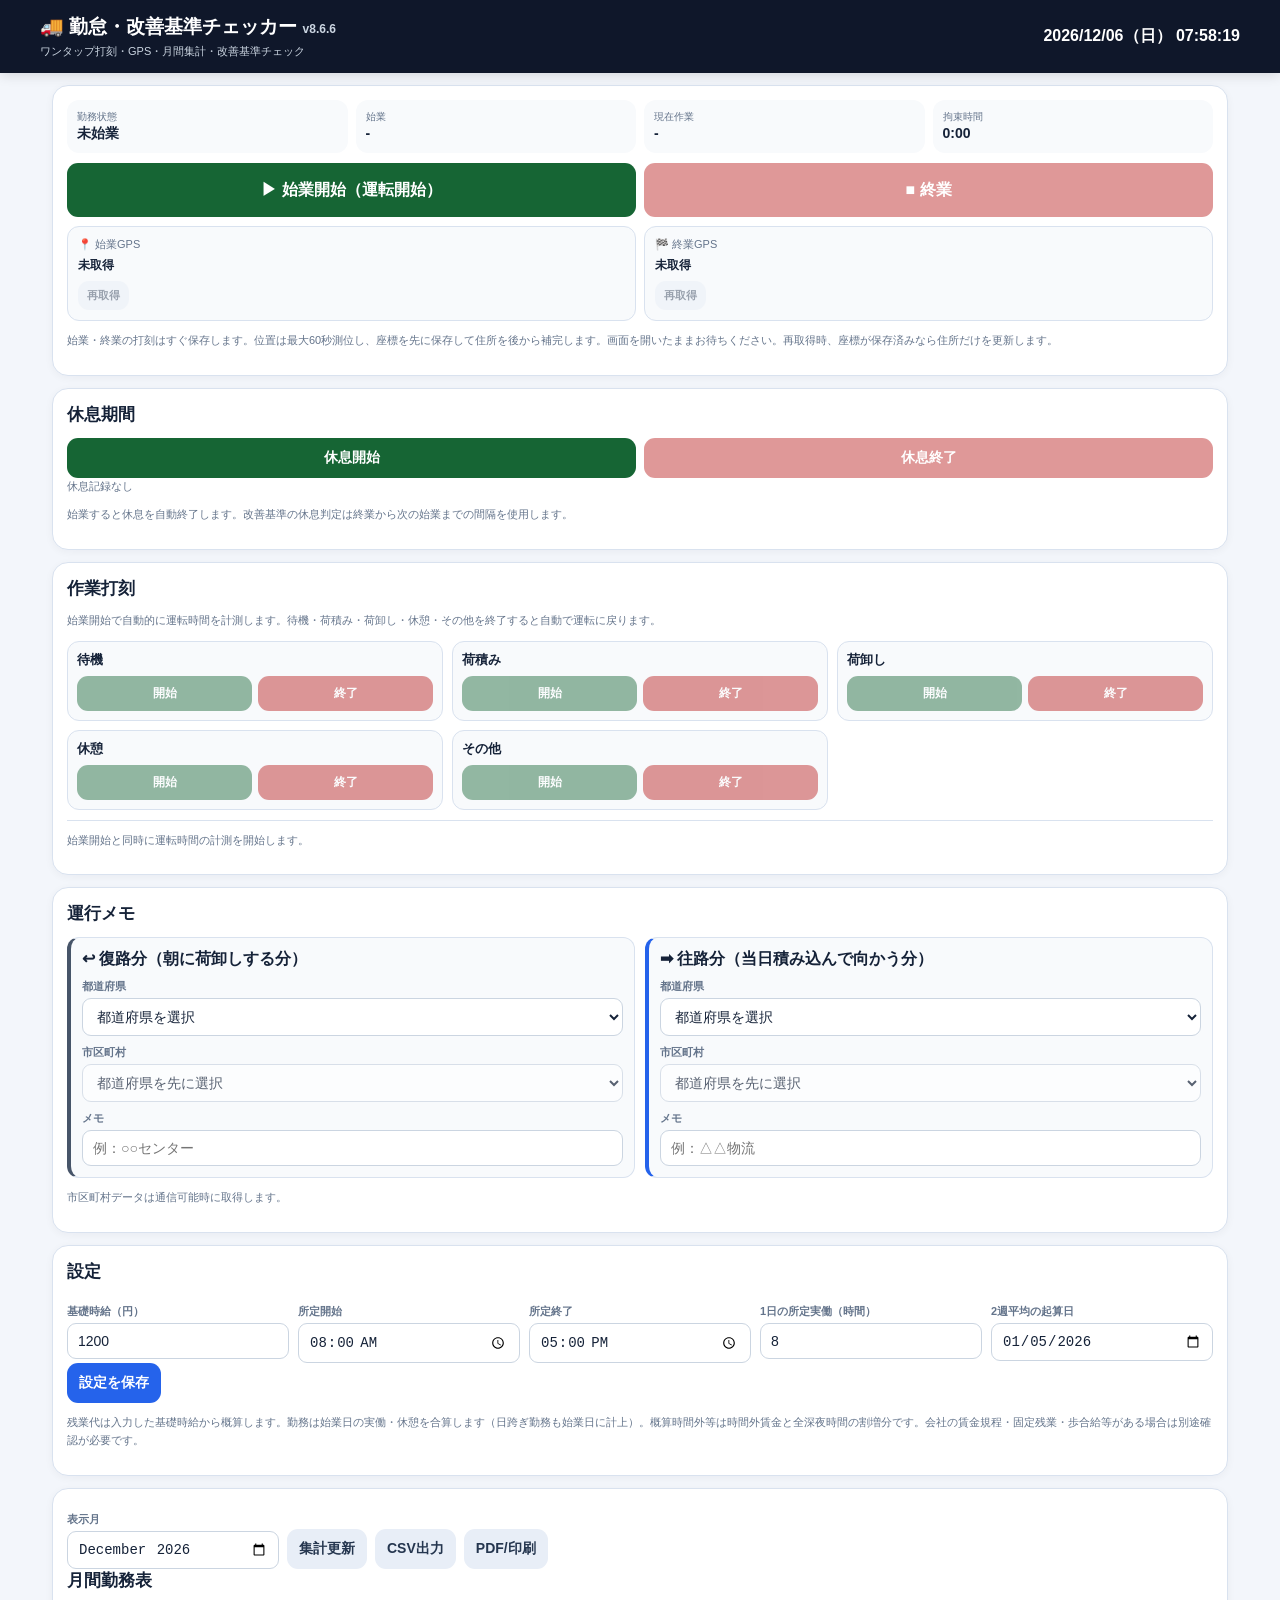
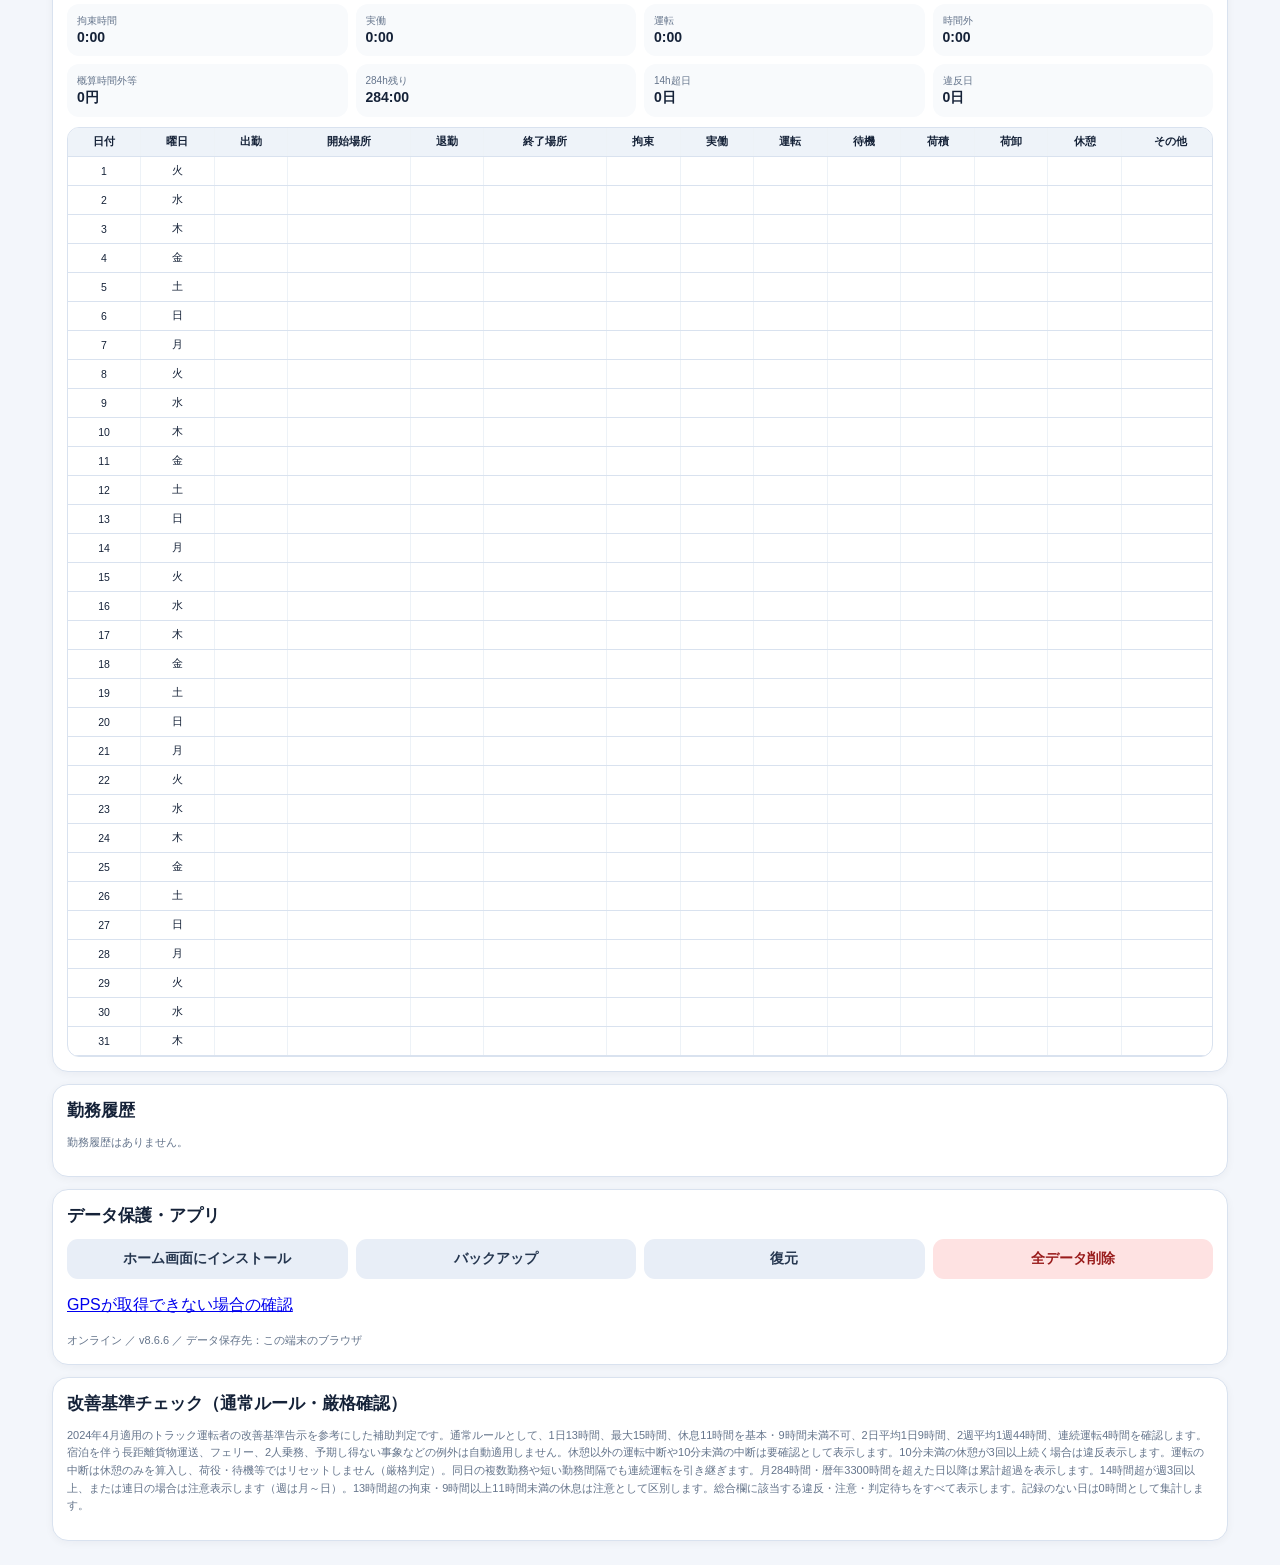
==== index.html @ 57a86579 "Distinguish stale GPS fixes from timeouts in punch diagnostics (v8.6.6) Display response, stale-fix " ====
<!doctype html>
<html lang="ja">
<head>
  <meta charset="utf-8">
  <meta name="viewport" content="width=device-width,initial-scale=1,viewport-fit=cover">
  <meta name="theme-color" content="#0f172a">
  <meta name="description" content="トラック運転者向けの勤怠・改善基準チェックPWA">
  <title>運送業 勤怠・改善基準チェッカー v8.6.6</title>
  <link rel="manifest" href="manifest.webmanifest">
  <link rel="icon" href="icon-192.png">
  <link rel="apple-touch-icon" href="icon-192.png">
  <link rel="stylesheet" href="style.css?v=8.6.6">
  <meta name="mobile-web-app-capable" content="yes">
  <meta name="apple-mobile-web-app-capable" content="yes">
  <meta name="apple-mobile-web-app-status-bar-style" content="black-translucent">
</head>
<body>
<header>
  <div class="header-row">
    <div><h1>🚚 勤怠・改善基準チェッカー <small>v8.6.6</small></h1><p>ワンタップ打刻・GPS・月間集計・改善基準チェック</p></div>
    <div id="liveClock" class="clock">--</div>
  </div>
</header>
<main>
  <section class="card no-print" id="statusCard">
    <div class="status-grid">
      <div><span>勤務状態</span><strong id="shiftState">未始業</strong></div>
      <div><span>始業</span><strong id="shiftStartText">-</strong></div>
      <div><span>現在作業</span><strong id="activeTypeText">-</strong></div>
      <div><span>拘束時間</span><strong id="elapsedText">0:00</strong></div>
    </div>
    <div class="main-actions">
      <button id="startShiftBtn" class="btn start big">▶ 始業開始（運転開始）</button>
      <button id="endShiftBtn" class="btn end big">■ 終業</button>
    </div>
    <div class="gps-grid">
      <div class="gps-box"><span>📍 始業GPS</span><strong id="startGpsText">未取得</strong><button id="retryStartGpsBtn" class="btn soft small">再取得</button></div>
      <div class="gps-box"><span>🏁 終業GPS</span><strong id="endGpsText">未取得</strong><button id="retryEndGpsBtn" class="btn soft small">再取得</button></div>
    </div>
    <p class="hint">始業・終業の打刻はすぐ保存します。位置は最大60秒測位し、座標を先に保存して住所を後から補完します。画面を開いたままお待ちください。再取得時、座標が保存済みなら住所だけを更新します。</p>
  </section>

  <section class="card no-print">
    <h2>休息期間</h2>
    <div class="main-actions"><button id="restStartBtn" class="btn start">休息開始</button><button id="restEndBtn" class="btn end">休息終了</button></div>
    <div id="restStatus" class="hint">休息記録なし</div><p class="hint">始業すると休息を自動終了します。改善基準の休息判定は終業から次の始業までの間隔を使用します。</p>
  </section>

  <section class="card no-print">
    <h2>作業打刻</h2>
    <p class="hint">始業開始で自動的に運転時間を計測します。待機・荷積み・荷卸し・休憩・その他を終了すると自動で運転に戻ります。</p>
    <div id="activityButtons" class="activity-grid"></div>
    <div id="liveTimeline" class="timeline"></div>
  </section>

  <section class="card no-print">
    <h2>運行メモ</h2>
    <div class="route-grid">
      <div class="route-card return"><b>↩ 復路分（朝に荷卸しする分）</b><label>都道府県<select id="returnPref"><option value="">都道府県を選択</option></select></label><label>市区町村<select id="returnCity" disabled><option value="">都道府県を先に選択</option></select></label><label>メモ<input id="returnExtra" placeholder="例：○○センター"></label></div>
      <div class="route-card outbound"><b>➡ 往路分（当日積み込んで向かう分）</b><label>都道府県<select id="outPref"><option value="">都道府県を選択</option></select></label><label>市区町村<select id="outCity" disabled><option value="">都道府県を先に選択</option></select></label><label>メモ<input id="outExtra" placeholder="例：△△物流"></label></div>
    </div>
    <p id="routeDataStatus" class="hint">市区町村データを読み込み中…</p>
  </section>

  <section class="card no-print">
    <h2>設定</h2>
    <div class="settings-grid">
      <label>基礎時給（円）<input id="hourlyRate" type="number" min="0" step="1"></label>
      <label>所定開始<input id="scheduledStart" type="time"></label>
      <label>所定終了<input id="scheduledEnd" type="time"></label>
      <label>1日の所定実働（時間）<input id="dailyStandardHours" type="number" min="1" max="12" step="0.25"></label>
      <label>2週平均の起算日<input id="biweekStart" type="date"></label>
    </div>
    <button id="saveSettingsBtn" class="btn primary">設定を保存</button>
    <p class="hint">残業代は入力した基礎時給から概算します。勤務は始業日の実働・休憩を合算します（日跨ぎ勤務も始業日に計上）。概算時間外等は時間外賃金と全深夜時間の割増分です。会社の賃金規程・固定残業・歩合給等がある場合は別途確認が必要です。</p>
  </section>

  <section class="card monthly-card">
    <div class="toolbar no-print"><div><label>表示月<input id="monthPicker" type="month"></label></div><button id="refreshBtn" class="btn soft">集計更新</button><button id="csvBtn" class="btn soft">CSV出力</button><button id="printBtn" class="btn soft">PDF/印刷</button></div>
    <h2>月間勤務表</h2>
    <div id="monthSummary" class="summary-grid"></div>
    <div class="table-wrap"><table><thead><tr><th>日付</th><th>曜日</th><th>出勤</th><th>開始場所</th><th>退勤</th><th>終了場所</th><th>拘束</th><th>実働</th><th>運転</th><th>待機</th><th>荷積</th><th>荷卸</th><th>休憩</th><th>その他</th><th>時間外</th><th>深夜</th><th>概算時間外等</th><th>休憩</th><th>24h拘束</th><th>休息</th><th>2日平均</th><th>2週平均</th><th>総合</th><th>復路</th><th>往路</th></tr></thead><tbody id="monthBody"></tbody><tfoot id="monthFoot"></tfoot></table></div>
  </section>

  <section class="card no-print">
    <h2>勤務履歴</h2>
    <div id="history"></div>
  </section>

  <section class="card no-print">
    <h2>データ保護・アプリ</h2>
    <div class="backup-grid"><button id="installBtn" class="btn soft">ホーム画面にインストール</button><button id="backupBtn" class="btn soft">バックアップ</button><button id="restoreBtn" class="btn soft">復元</button><input id="restoreFile" type="file" accept="application/json" hidden><button id="clearTestBtn" class="btn danger">全データ削除</button></div>
    <p><a href="./gps-check.html">GPSが取得できない場合の確認</a></p>
    <div id="appStatus" class="hint"></div>
  </section>

  <section class="card rules-card no-print">
    <h2>改善基準チェック（通常ルール・厳格確認）</h2>
    <p class="hint">2024年4月適用のトラック運転者の改善基準告示を参考にした補助判定です。通常ルールとして、1日13時間、最大15時間、休息11時間を基本・9時間未満不可、2日平均1日9時間、2週平均1週44時間、連続運転4時間を確認します。宿泊を伴う長距離貨物運送、フェリー、2人乗務、予期し得ない事象などの例外は自動適用しません。休憩以外の運転中断や10分未満の中断は要確認として表示します。10分未満の休憩が3回以上続く場合は違反表示します。運転の中断は休憩のみを算入し、荷役・待機等ではリセットしません（厳格判定）。同日の複数勤務や短い勤務間隔でも連続運転を引き継ぎます。月284時間・暦年3300時間を超えた日以降は累計超過を表示します。14時間超が週3回以上、または連日の場合は注意表示します（週は月～日）。13時間超の拘束・9時間以上11時間未満の休息は注意として区別します。総合欄に該当する違反・注意・判定待ちをすべて表示します。記録のない日は0時間として集計します。</p>
  </section>
</main>
<script src="app.js?v=8.6.6" defer></script>
</body>
</html>
---- style.css ----
:root{--bg:#f3f6fb;--card:#fff;--ink:#152238;--muted:#64748b;--line:#d9e2ef;--nav:#0f172a;--green:#166534;--red:#b91c1c;--blue:#2563eb;--warn:#b66a00;--bad:#c62828;--good:#17803d;--soft:#f1f5f9}
*{box-sizing:border-box}body{margin:0;font-family:-apple-system,BlinkMacSystemFont,"Segoe UI","Noto Sans JP",sans-serif;background:var(--bg);color:var(--ink)}header{position:sticky;top:0;z-index:10;background:var(--nav);color:#fff;padding:14px 14px;box-shadow:0 2px 12px #0002}.header-row{max-width:1200px;margin:auto;display:flex;justify-content:space-between;align-items:center;gap:12px}h1{font-size:19px;margin:0}h1 small{font-size:12px;color:#cbd5e1}header p{font-size:11px;color:#cbd5e1;margin:4px 0 0}.clock{font-weight:800;font-size:16px;white-space:nowrap}main{max-width:1200px;margin:auto;padding:12px}.card{background:var(--card);border:1px solid var(--line);border-radius:16px;padding:14px;margin-bottom:12px;box-shadow:0 2px 8px #0f172a0b}h2{font-size:17px;margin:0 0 12px}.status-grid,.summary-grid{display:grid;grid-template-columns:repeat(4,1fr);gap:8px}.status-grid>div,.summary-item{background:#f8fafc;border-radius:12px;padding:10px}.status-grid span,.summary-item span{display:block;font-size:10px;color:var(--muted)}.status-grid strong,.summary-item strong{font-size:14px}.main-actions{display:grid;grid-template-columns:1fr 1fr;gap:8px;margin-top:10px}.btn{border:0;border-radius:11px;padding:11px 12px;font-weight:800;font-size:14px;cursor:pointer}.btn:disabled{opacity:.45}.big{font-size:16px;min-height:54px}.start{background:var(--green);color:white}.end{background:var(--red);color:white}.primary{background:var(--blue);color:white}.soft{background:#e8eef7;color:#25364f}.danger{background:#fee2e2;color:#991b1b}.small{padding:7px 9px;font-size:11px;margin-top:6px}.gps-grid{display:grid;grid-template-columns:1fr 1fr;gap:8px;margin-top:9px}.gps-box{border:1px solid var(--line);border-radius:12px;padding:10px;background:#f8fafc}.gps-box span{display:block;font-size:11px;color:var(--muted)}.gps-box strong{display:block;margin-top:4px;font-size:12px;line-height:1.45;word-break:break-word}.hint{font-size:11px;color:var(--muted);line-height:1.6}.route-grid{display:grid;grid-template-columns:1fr 1fr;gap:10px}.route-card{border:1px solid var(--line);border-radius:12px;padding:11px;background:#f8fafc}.route-card.return{border-left:4px solid #475569}.route-card.outbound{border-left:4px solid var(--blue)}label{display:block;font-size:11px;color:var(--muted);font-weight:700;margin-top:9px}input,select{width:100%;padding:9px 10px;border:1px solid #cbd5e1;border-radius:9px;background:white;color:var(--ink);font-size:14px;margin-top:4px}.activity-grid{display:grid;grid-template-columns:repeat(3,1fr);gap:9px}.activity-card{border:1px solid var(--line);border-radius:12px;padding:9px;background:#f8fafc}.activity-card b{display:block;font-size:13px;margin-bottom:7px}.pair{display:grid;grid-template-columns:1fr 1fr;gap:6px}.pair .btn{font-size:12px;padding:9px 5px}.timeline{margin-top:10px;border-top:1px solid var(--line)}.timeline-row{display:grid;grid-template-columns:95px 1fr auto;gap:8px;padding:7px 2px;border-bottom:1px dashed #e5e7eb;font-size:12px}.timeline-row .running{color:var(--blue);font-weight:800}.settings-grid{display:grid;grid-template-columns:repeat(5,1fr);gap:9px}.toolbar{display:flex;flex-wrap:wrap;gap:8px;align-items:end}.toolbar>div{min-width:190px}.table-wrap{overflow:auto;border:1px solid var(--line);border-radius:12px;margin-top:10px}table{border-collapse:collapse;width:100%;min-width:2200px;font-size:10.5px}th,td{padding:7px 5px;border-right:1px solid #edf2f7;border-bottom:1px solid var(--line);text-align:center;white-space:nowrap}th{background:#eef3f9;position:sticky;top:0}td.wrap{white-space:normal;text-align:left;min-width:130px}.row-bad{background:#fff1f2}.row-warn{background:#fffbeb}.badge{display:inline-block;padding:4px 7px;border-radius:999px;font-size:10px;font-weight:800}.good{background:#dcfce7;color:var(--good)}.warn{background:#fff1c9;color:var(--warn)}.bad{background:#fee2e2;color:var(--bad)}.pending{background:#e2e8f0;color:#475569}.history-item{border:1px solid var(--line);border-radius:12px;padding:11px;margin-top:8px}.history-head{display:flex;justify-content:space-between;gap:8px}.history-title{font-weight:800}.history-meta{font-size:11px;color:var(--muted);line-height:1.5;margin-top:5px}.history-actions{display:flex;gap:7px;margin-top:8px}.backup-grid{display:grid;grid-template-columns:repeat(4,1fr);gap:8px}.gps-ok{color:var(--green)}.gps-error{color:var(--red)}.gps-wait{color:var(--blue)}
@media(max-width:760px){.header-row{display:block}.clock{margin-top:6px}.status-grid,.summary-grid{grid-template-columns:1fr 1fr}.route-grid,.gps-grid{grid-template-columns:1fr}.activity-grid{grid-template-columns:1fr 1fr}.settings-grid{grid-template-columns:1fr 1fr}.backup-grid{grid-template-columns:1fr 1fr}.toolbar{display:grid;grid-template-columns:1fr 1fr}.toolbar>div{min-width:0}.toolbar .btn{width:100%}}
@media print{header,.no-print{display:none!important}body{background:#fff}main{max-width:none;padding:0}.card{border:0;box-shadow:none;padding:0}.table-wrap{overflow:visible;border:0}table{min-width:0;font-size:7px}th,td{padding:3px 2px}.summary-grid{grid-template-columns:repeat(5,1fr)}@page{size:A4 landscape;margin:5mm}}

.gps-cell{min-width:90px!important;max-width:120px;line-height:1.35}

.overall-cell{min-width:280px!important;max-width:440px;white-space:normal;vertical-align:top}.issue-list{margin:6px 0;padding-left:16px;line-height:1.6;text-align:left}.issue-bad{color:#991b1b;font-weight:700}.issue-warn{color:#854d0e}.issue-pending{color:#475569}.history-issues{font-size:12px;line-height:1.6}.gps-box strong{line-height:1.6}.gps-cell{white-space:normal;overflow-wrap:anywhere}@media print{.overall-cell{min-width:140px!important;max-width:220px}.issue-list{padding-left:10px}}
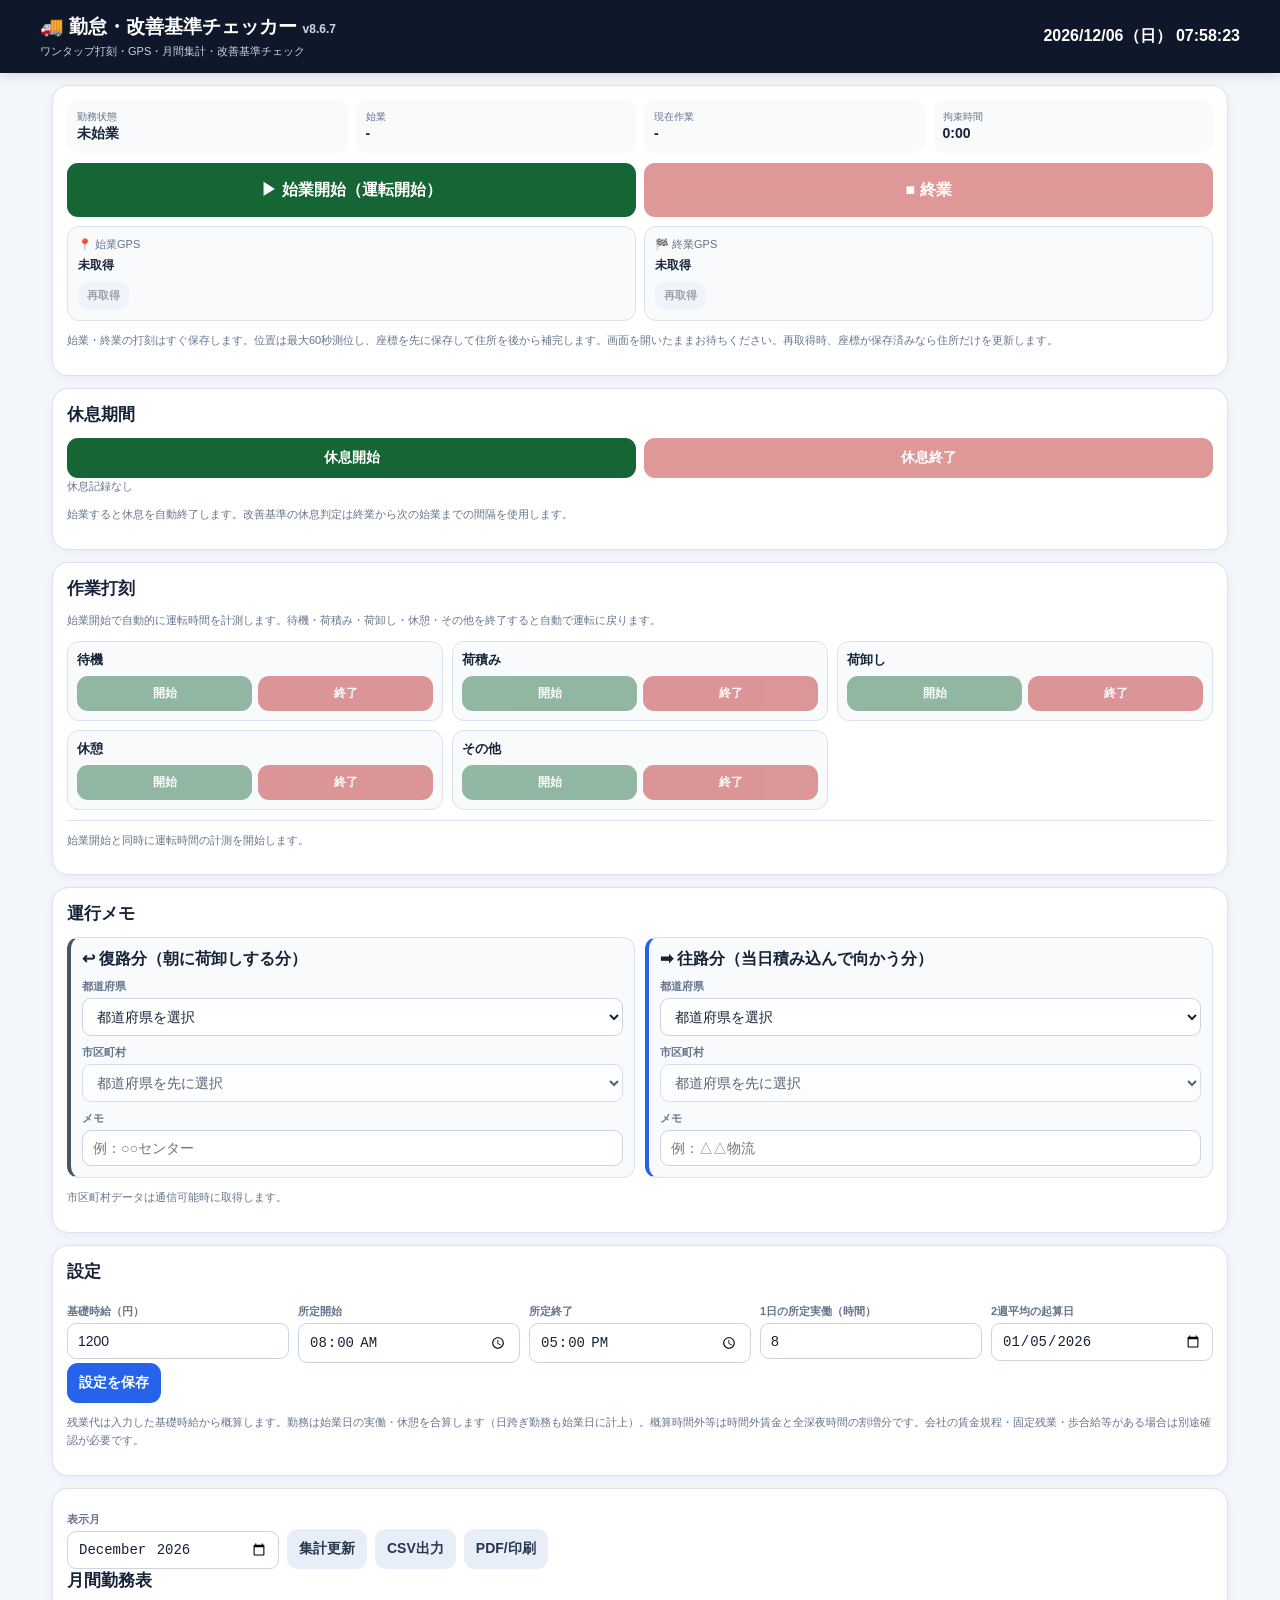
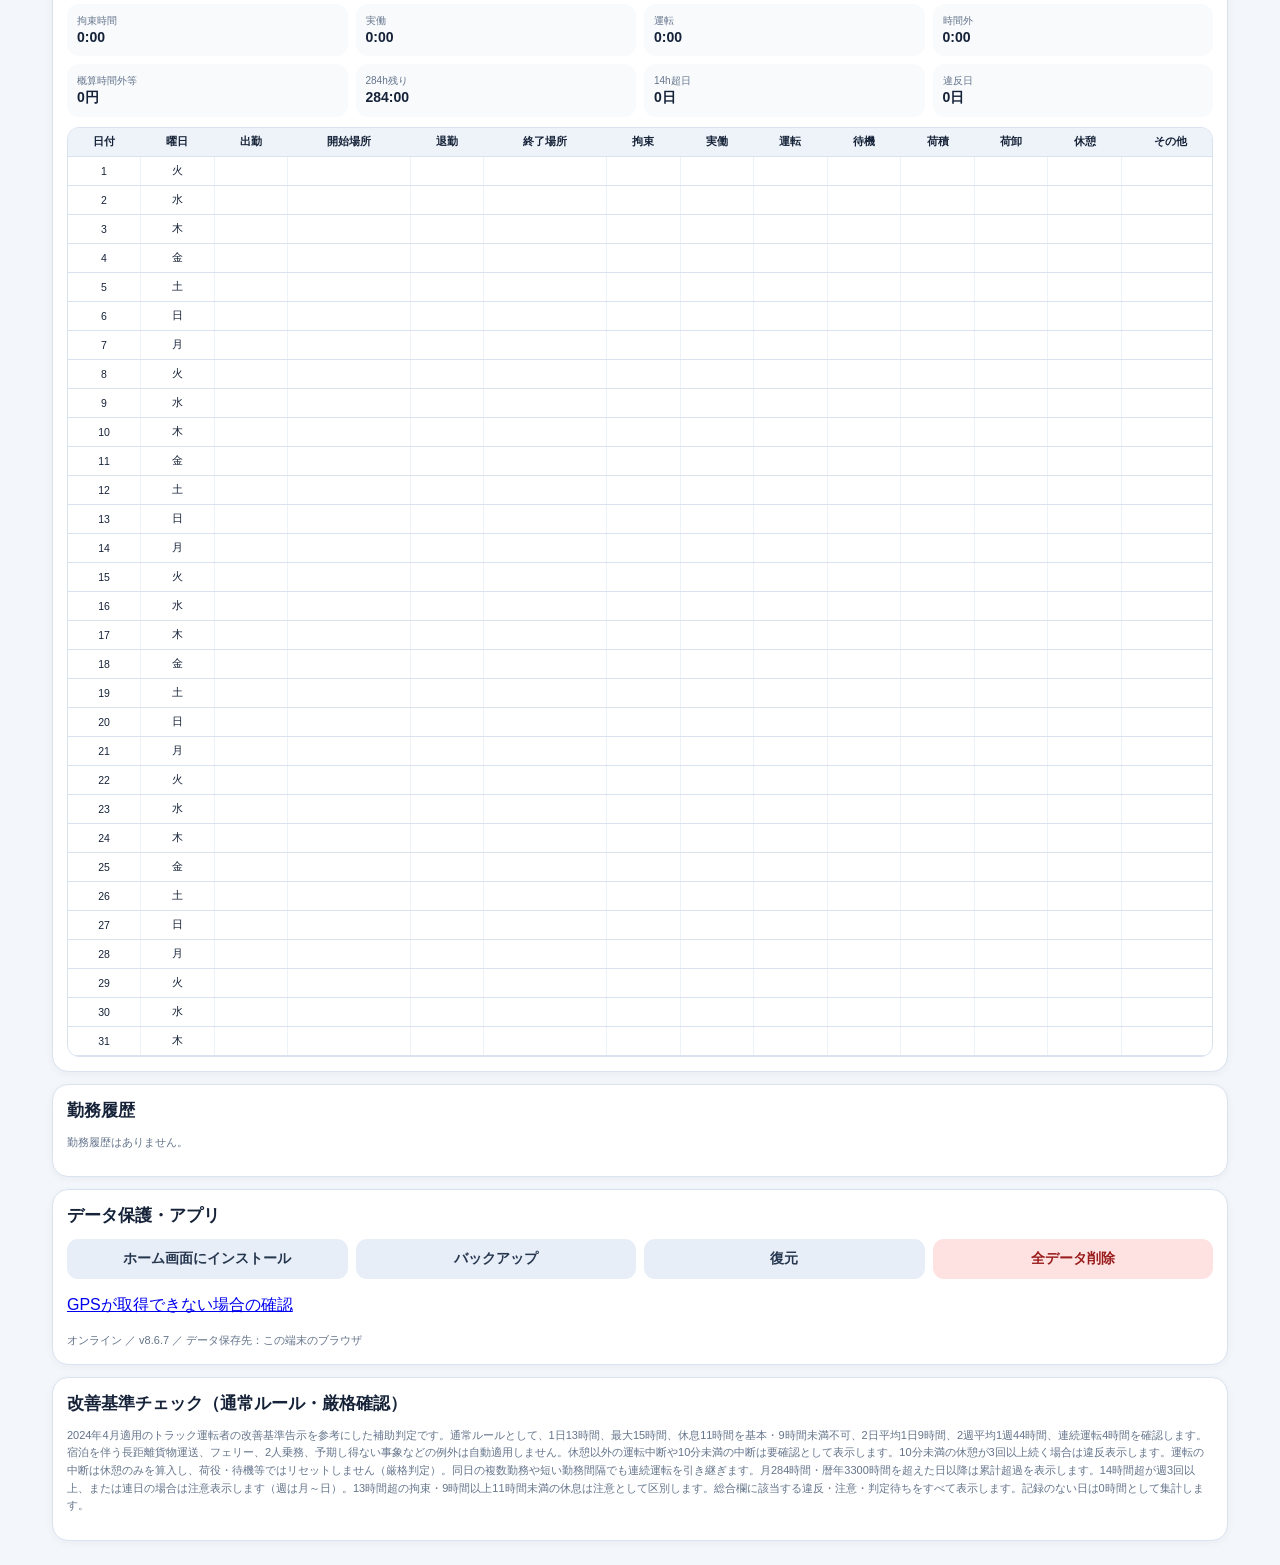
==== commit 2d412356: "Hide GPS accuracy and acquisition timestamp in location display (v8.6.7) Remove accuracy and acquisi" ====
--- a/index.html
+++ b/index.html
@@ -5,11 +5,11 @@
   <meta name="viewport" content="width=device-width,initial-scale=1,viewport-fit=cover">
   <meta name="theme-color" content="#0f172a">
   <meta name="description" content="トラック運転者向けの勤怠・改善基準チェックPWA">
-  <title>運送業 勤怠・改善基準チェッカー v8.6.6</title>
+  <title>運送業 勤怠・改善基準チェッカー v8.6.7</title>
   <link rel="manifest" href="manifest.webmanifest">
   <link rel="icon" href="icon-192.png">
   <link rel="apple-touch-icon" href="icon-192.png">
-  <link rel="stylesheet" href="style.css?v=8.6.6">
+  <link rel="stylesheet" href="style.css?v=8.6.7">
   <meta name="mobile-web-app-capable" content="yes">
   <meta name="apple-mobile-web-app-capable" content="yes">
   <meta name="apple-mobile-web-app-status-bar-style" content="black-translucent">
@@ -17,7 +17,7 @@
 <body>
 <header>
   <div class="header-row">
-    <div><h1>🚚 勤怠・改善基準チェッカー <small>v8.6.6</small></h1><p>ワンタップ打刻・GPS・月間集計・改善基準チェック</p></div>
+    <div><h1>🚚 勤怠・改善基準チェッカー <small>v8.6.7</small></h1><p>ワンタップ打刻・GPS・月間集計・改善基準チェック</p></div>
     <div id="liveClock" class="clock">--</div>
   </div>
 </header>
@@ -99,6 +99,6 @@
     <p class="hint">2024年4月適用のトラック運転者の改善基準告示を参考にした補助判定です。通常ルールとして、1日13時間、最大15時間、休息11時間を基本・9時間未満不可、2日平均1日9時間、2週平均1週44時間、連続運転4時間を確認します。宿泊を伴う長距離貨物運送、フェリー、2人乗務、予期し得ない事象などの例外は自動適用しません。休憩以外の運転中断や10分未満の中断は要確認として表示します。10分未満の休憩が3回以上続く場合は違反表示します。運転の中断は休憩のみを算入し、荷役・待機等ではリセットしません（厳格判定）。同日の複数勤務や短い勤務間隔でも連続運転を引き継ぎます。月284時間・暦年3300時間を超えた日以降は累計超過を表示します。14時間超が週3回以上、または連日の場合は注意表示します（週は月～日）。13時間超の拘束・9時間以上11時間未満の休息は注意として区別します。総合欄に該当する違反・注意・判定待ちをすべて表示します。記録のない日は0時間として集計します。</p>
   </section>
 </main>
-<script src="app.js?v=8.6.6" defer></script>
+<script src="app.js?v=8.6.7" defer></script>
 </body>
 </html>
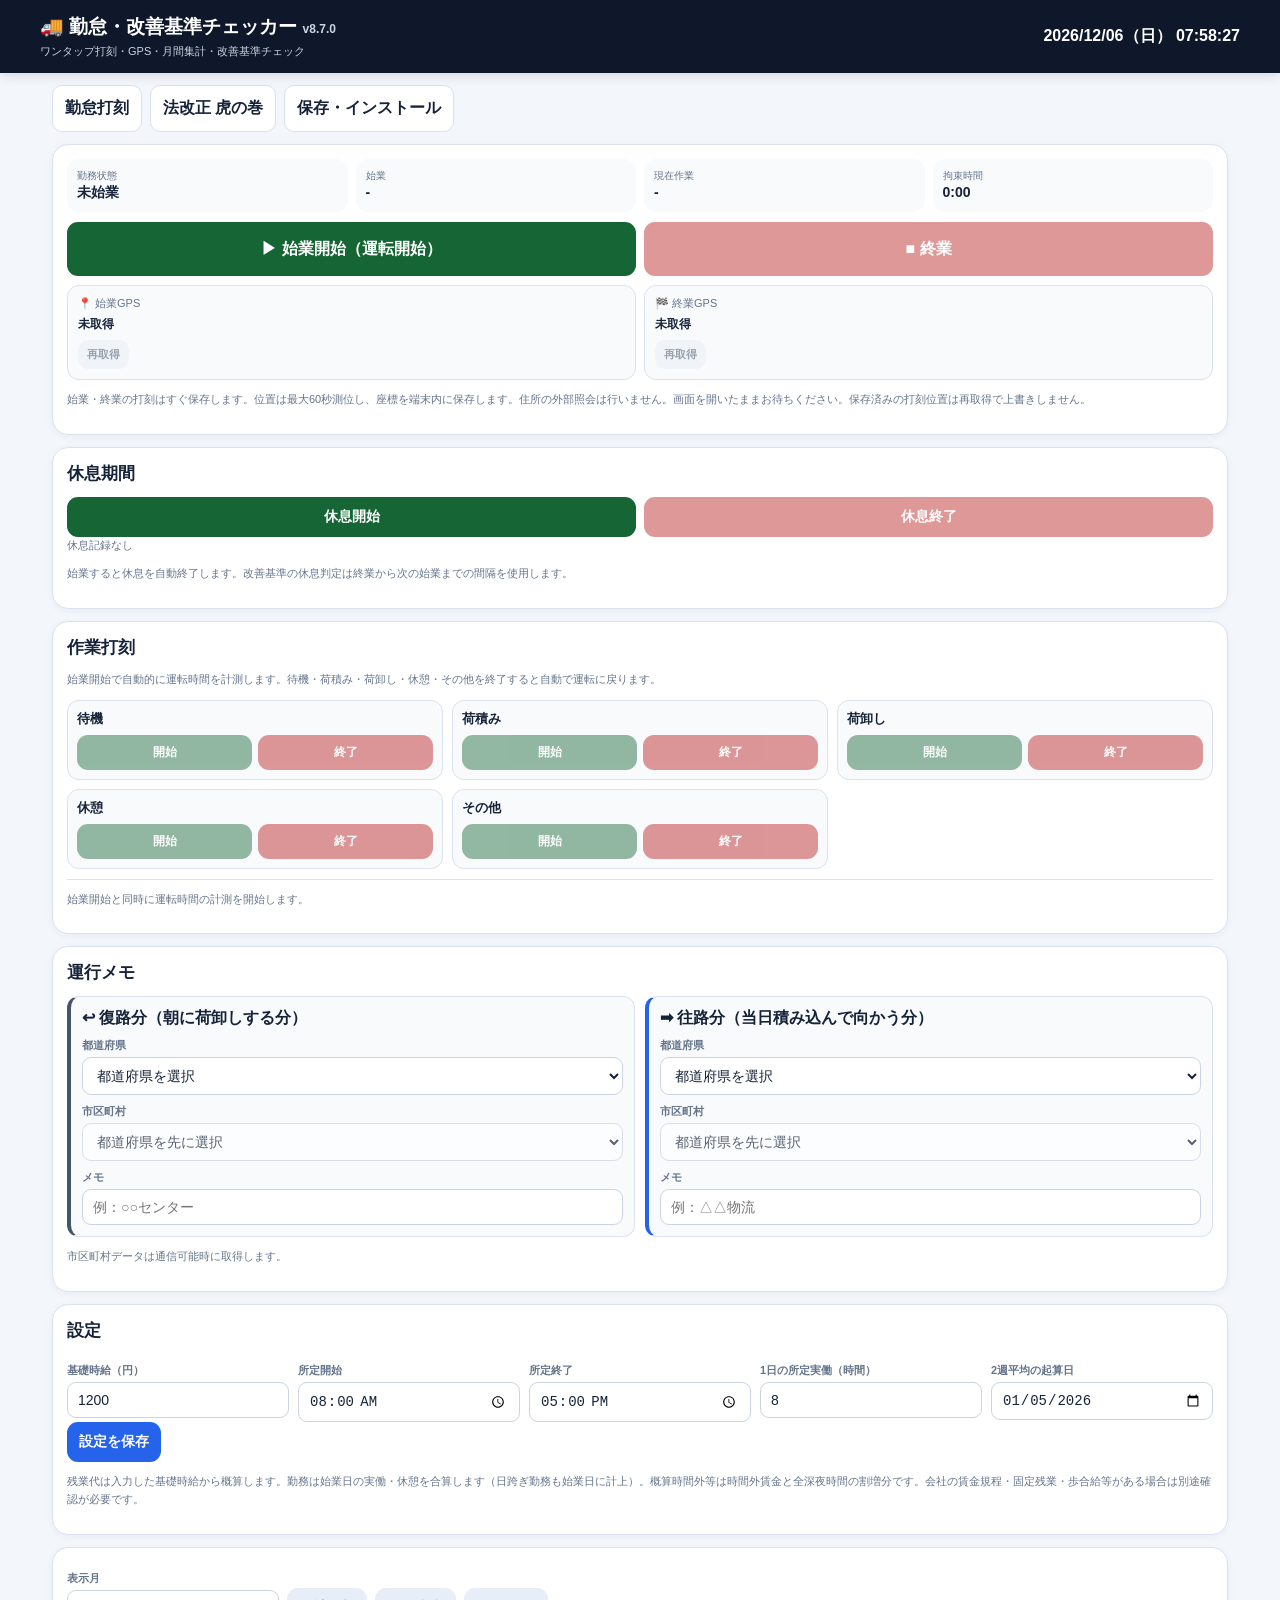
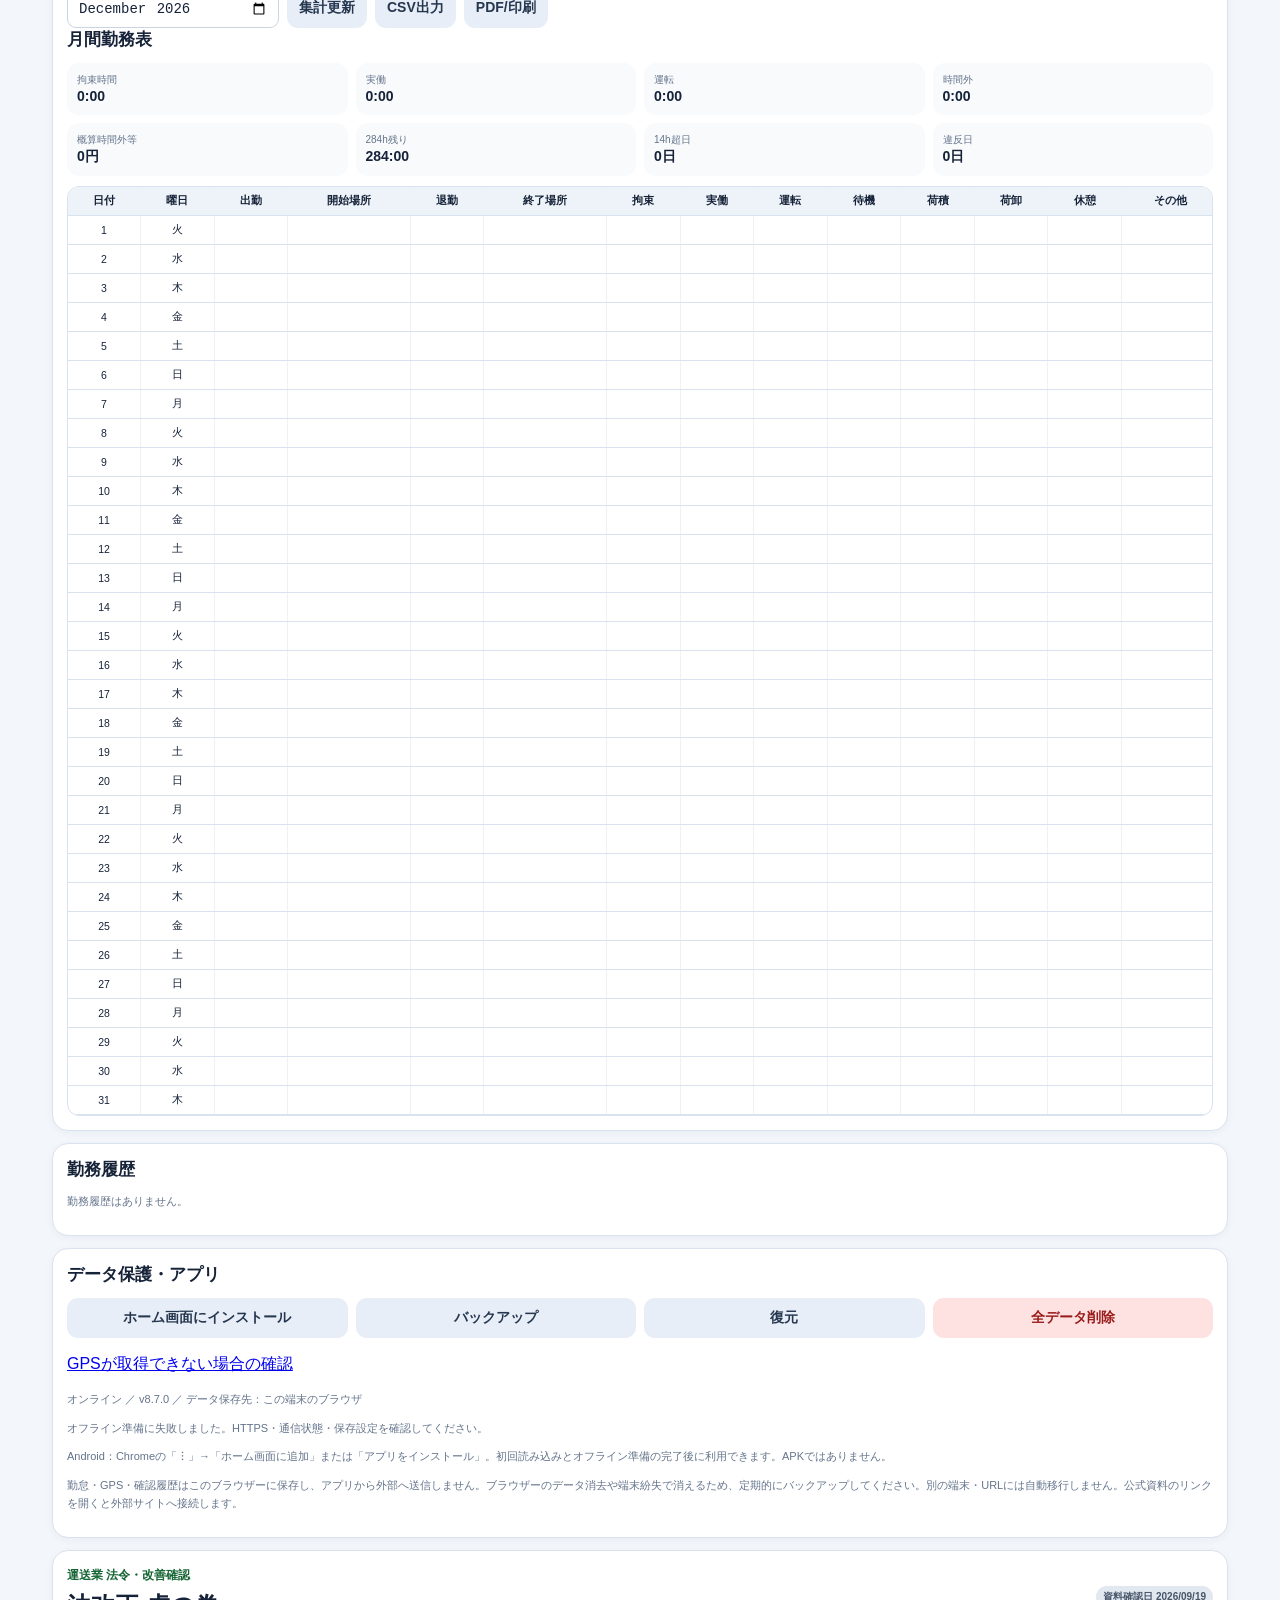
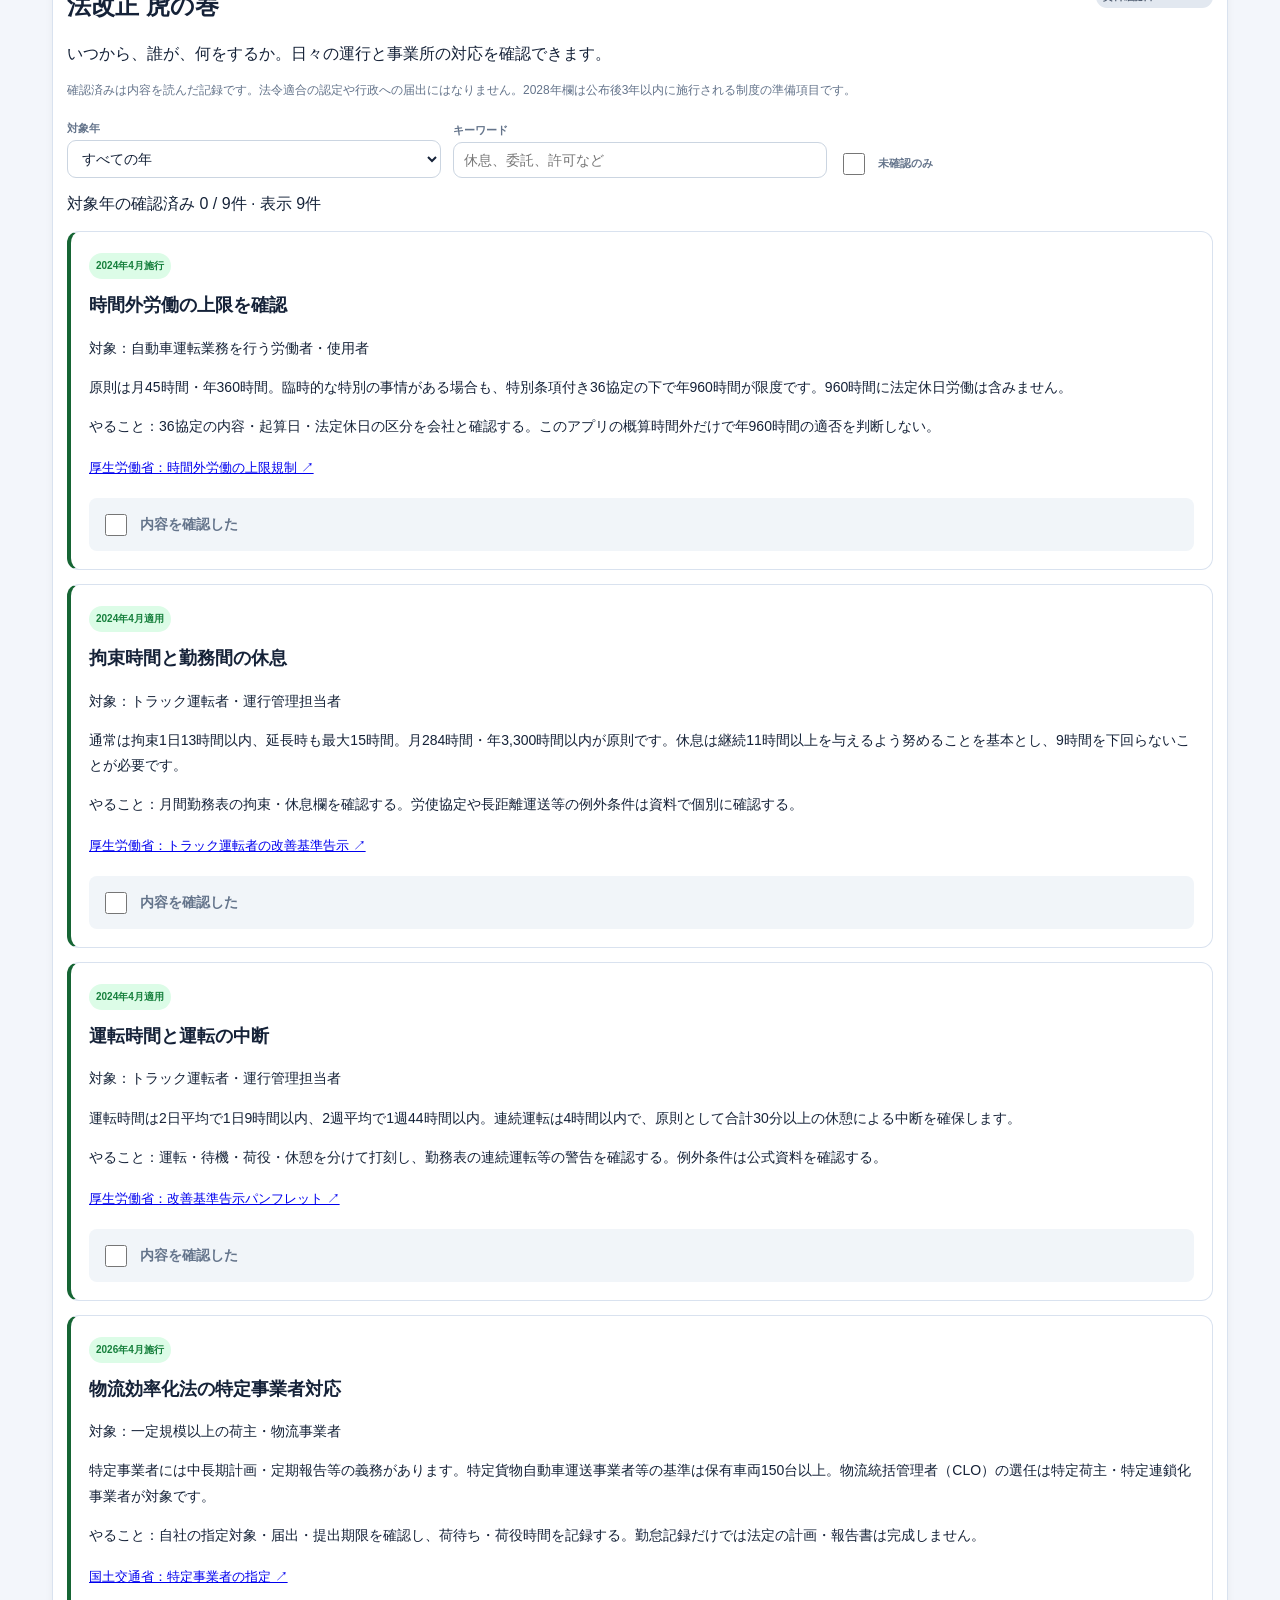
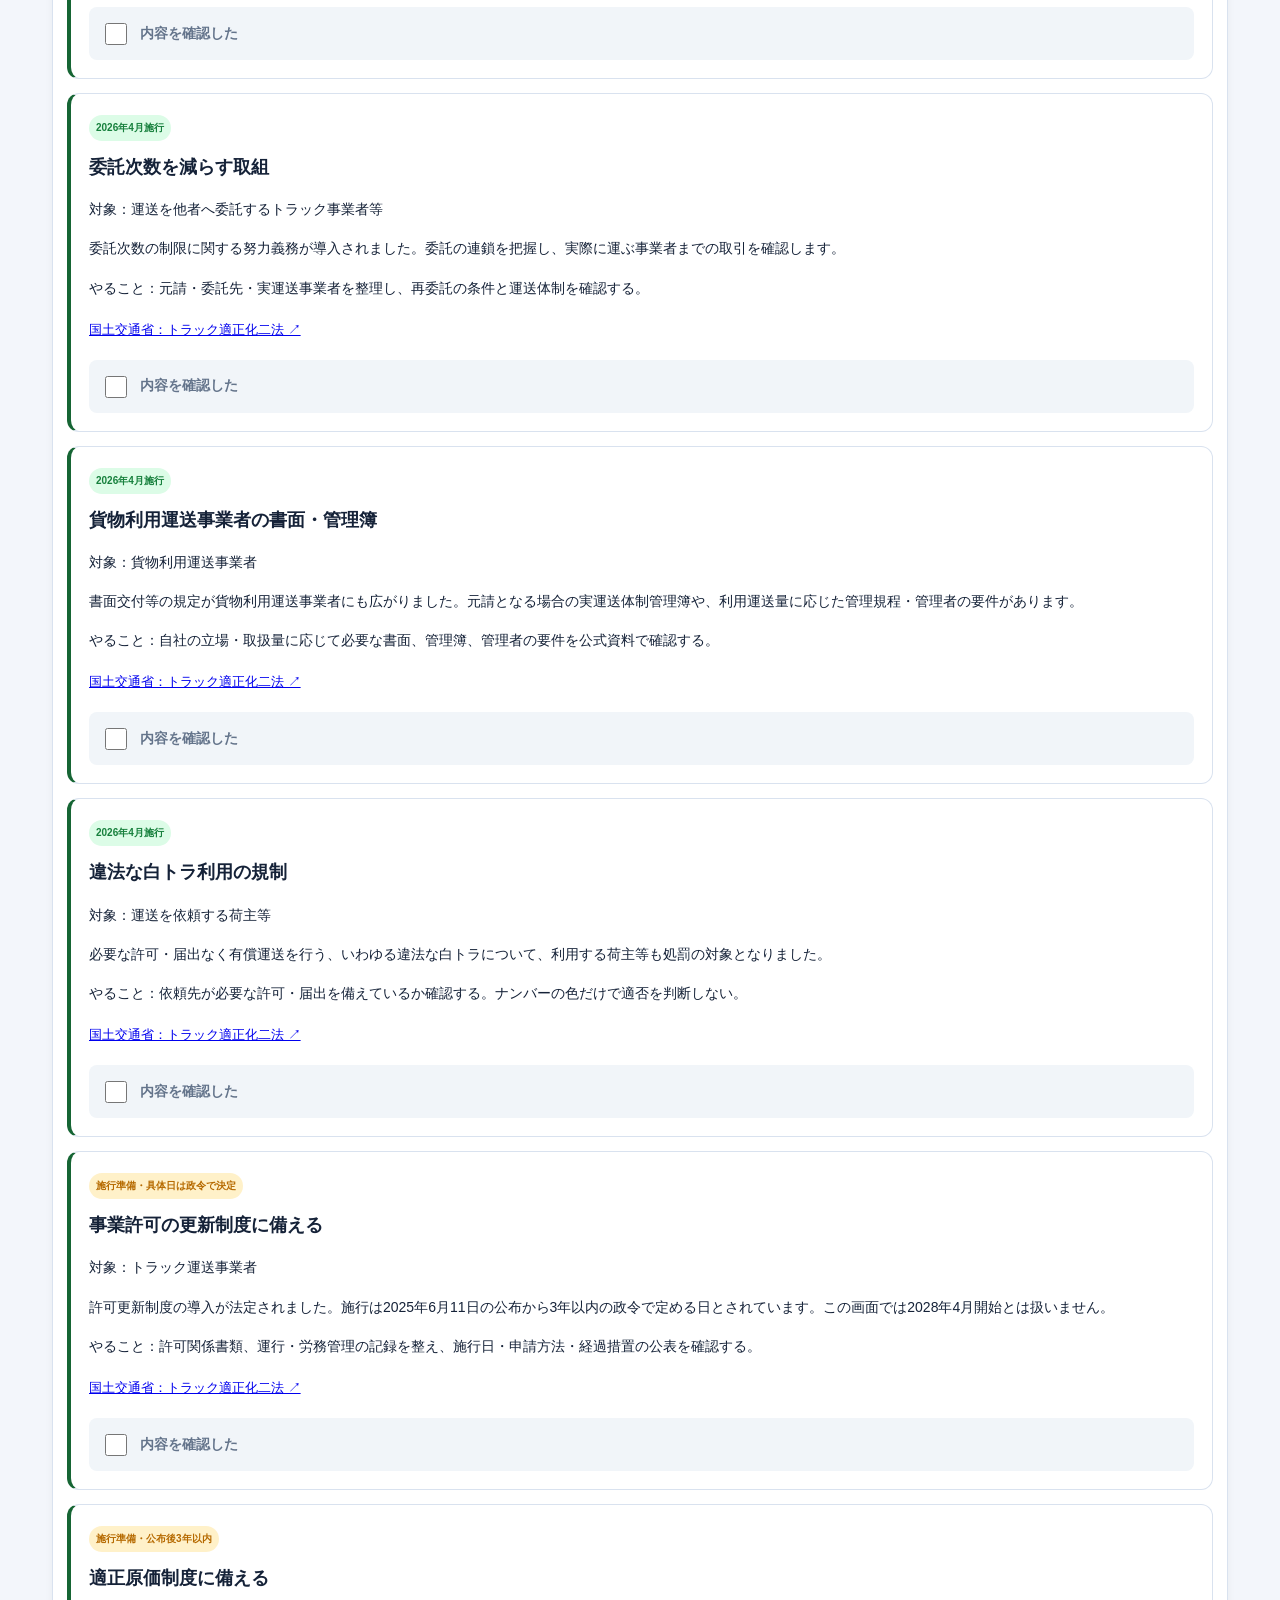
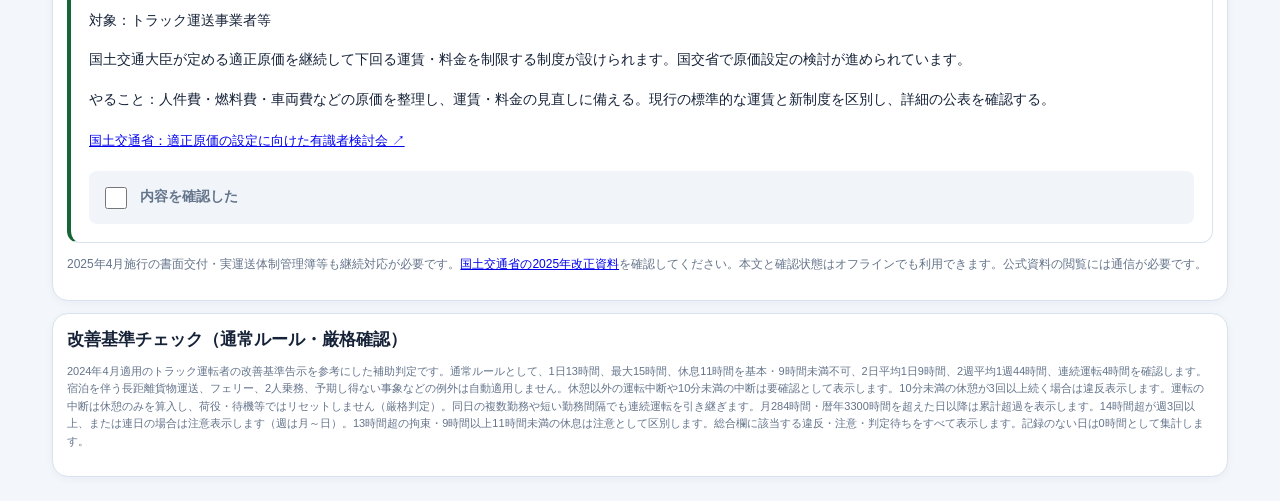
==== commit 854a0f6c: "Add law revision guide with local check history and offline PWA support (v8.7.0)" ====
--- a/index.html
+++ b/index.html
@@ -5,11 +5,11 @@
   <meta name="viewport" content="width=device-width,initial-scale=1,viewport-fit=cover">
   <meta name="theme-color" content="#0f172a">
   <meta name="description" content="トラック運転者向けの勤怠・改善基準チェックPWA">
-  <title>運送業 勤怠・改善基準チェッカー v8.6.7</title>
+  <title>運送業 勤怠・改善基準チェッカー v8.7.0</title>
   <link rel="manifest" href="manifest.webmanifest">
   <link rel="icon" href="icon-192.png">
   <link rel="apple-touch-icon" href="icon-192.png">
-  <link rel="stylesheet" href="style.css?v=8.6.7">
+  <link rel="stylesheet" href="style.css?v=8.7.0">
   <meta name="mobile-web-app-capable" content="yes">
   <meta name="apple-mobile-web-app-capable" content="yes">
   <meta name="apple-mobile-web-app-status-bar-style" content="black-translucent">
@@ -17,11 +17,12 @@
 <body>
 <header>
   <div class="header-row">
-    <div><h1>🚚 勤怠・改善基準チェッカー <small>v8.6.7</small></h1><p>ワンタップ打刻・GPS・月間集計・改善基準チェック</p></div>
+    <div><h1>🚚 勤怠・改善基準チェッカー <small>v8.7.0</small></h1><p>ワンタップ打刻・GPS・月間集計・改善基準チェック</p></div>
     <div id="liveClock" class="clock">--</div>
   </div>
 </header>
 <main>
+  <nav class="app-nav no-print" aria-label="アプリ内移動"><a href="#statusCard">勤怠打刻</a><a href="#lawGuide">法改正 虎の巻</a><a href="#dataProtection">保存・インストール</a></nav>
   <section class="card no-print" id="statusCard">
     <div class="status-grid">
       <div><span>勤務状態</span><strong id="shiftState">未始業</strong></div>
@@ -37,7 +38,7 @@
       <div class="gps-box"><span>📍 始業GPS</span><strong id="startGpsText">未取得</strong><button id="retryStartGpsBtn" class="btn soft small">再取得</button></div>
       <div class="gps-box"><span>🏁 終業GPS</span><strong id="endGpsText">未取得</strong><button id="retryEndGpsBtn" class="btn soft small">再取得</button></div>
     </div>
-    <p class="hint">始業・終業の打刻はすぐ保存します。位置は最大60秒測位し、座標を先に保存して住所を後から補完します。画面を開いたままお待ちください。再取得時、座標が保存済みなら住所だけを更新します。</p>
+    <p class="hint">始業・終業の打刻はすぐ保存します。位置は最大60秒測位し、座標を端末内に保存します。住所の外部照会は行いません。画面を開いたままお待ちください。保存済みの打刻位置は再取得で上書きしません。</p>
   </section>
 
   <section class="card no-print">
@@ -87,11 +88,25 @@
     <div id="history"></div>
   </section>
 
-  <section class="card no-print">
+  <section class="card no-print" id="dataProtection">
     <h2>データ保護・アプリ</h2>
     <div class="backup-grid"><button id="installBtn" class="btn soft">ホーム画面にインストール</button><button id="backupBtn" class="btn soft">バックアップ</button><button id="restoreBtn" class="btn soft">復元</button><input id="restoreFile" type="file" accept="application/json" hidden><button id="clearTestBtn" class="btn danger">全データ削除</button></div>
     <p><a href="./gps-check.html">GPSが取得できない場合の確認</a></p>
     <div id="appStatus" class="hint"></div>
+    <p id="offlineStatus" class="hint" role="status">オフライン準備中…</p>
+    <button id="reloadAppBtn" class="btn soft" hidden onclick="location.reload()">最新版を開く</button>
+    <p class="hint">Android：Chromeの「︙」→「ホーム画面に追加」または「アプリをインストール」。初回読み込みとオフライン準備の完了後に利用できます。APKではありません。</p>
+    <p class="hint">勤怠・GPS・確認履歴はこのブラウザーに保存し、アプリから外部へ送信しません。ブラウザーのデータ消去や端末紛失で消えるため、定期的にバックアップしてください。別の端末・URLには自動移行しません。公式資料のリンクを開くと外部サイトへ接続します。</p>
+  </section>
+
+  <section class="card law-guide no-print" id="lawGuide" aria-labelledby="lawTitle">
+    <div class="law-heading"><div><span class="law-eyebrow">運送業 法令・改善確認</span><h2 id="lawTitle">法改正 虎の巻</h2></div><span class="badge pending">資料確認日 2026/09/19</span></div>
+    <p>いつから、誰が、何をするか。日々の運行と事業所の対応を確認できます。</p>
+    <p class="hint">確認済みは内容を読んだ記録です。法令適合の認定や行政への届出にはなりません。2028年欄は公布後3年以内に施行される制度の準備項目です。</p>
+    <div class="law-filters"><label>対象年<select id="lawYear"><option value="all">すべての年</option><option value="2024">2024年・施行済み</option><option value="2026">2026年・施行済み</option><option value="2028">2028年まで・施行準備</option></select></label><label>キーワード<input id="lawSearch" type="search" placeholder="休息、委託、許可など"></label><label class="law-checkbox"><input id="lawUnchecked" type="checkbox">未確認のみ</label></div>
+    <p id="lawProgress" role="status"></p><p id="lawSaveStatus" role="status" class="hint"></p>
+    <div id="lawCards"></div>
+    <p class="hint">2025年4月施行の書面交付・実運送体制管理簿等も継続対応が必要です。<a href="https://www.mlit.go.jp/jidosha/jidosha_mn4_000014.html" target="_blank" rel="noopener noreferrer">国土交通省の2025年改正資料</a>を確認してください。本文と確認状態はオフラインでも利用できます。公式資料の閲覧には通信が必要です。</p>
   </section>
 
   <section class="card rules-card no-print">
@@ -99,6 +114,7 @@
     <p class="hint">2024年4月適用のトラック運転者の改善基準告示を参考にした補助判定です。通常ルールとして、1日13時間、最大15時間、休息11時間を基本・9時間未満不可、2日平均1日9時間、2週平均1週44時間、連続運転4時間を確認します。宿泊を伴う長距離貨物運送、フェリー、2人乗務、予期し得ない事象などの例外は自動適用しません。休憩以外の運転中断や10分未満の中断は要確認として表示します。10分未満の休憩が3回以上続く場合は違反表示します。運転の中断は休憩のみを算入し、荷役・待機等ではリセットしません（厳格判定）。同日の複数勤務や短い勤務間隔でも連続運転を引き継ぎます。月284時間・暦年3300時間を超えた日以降は累計超過を表示します。14時間超が週3回以上、または連日の場合は注意表示します（週は月～日）。13時間超の拘束・9時間以上11時間未満の休息は注意として区別します。総合欄に該当する違反・注意・判定待ちをすべて表示します。記録のない日は0時間として集計します。</p>
   </section>
 </main>
-<script src="app.js?v=8.6.7" defer></script>
+<script src="law-guide.js?v=8.7.0" defer></script>
+<script src="app.js?v=8.7.0" defer></script>
 </body>
 </html>
--- a/style.css
+++ b/style.css
@@ -6,3 +6,5 @@
 .gps-cell{min-width:90px!important;max-width:120px;line-height:1.35}
 
 .overall-cell{min-width:280px!important;max-width:440px;white-space:normal;vertical-align:top}.issue-list{margin:6px 0;padding-left:16px;line-height:1.6;text-align:left}.issue-bad{color:#991b1b;font-weight:700}.issue-warn{color:#854d0e}.issue-pending{color:#475569}.history-issues{font-size:12px;line-height:1.6}.gps-box strong{line-height:1.6}.gps-cell{white-space:normal;overflow-wrap:anywhere}@media print{.overall-cell{min-width:140px!important;max-width:220px}.issue-list{padding-left:10px}}
+
+.app-nav{display:flex;flex-wrap:wrap;gap:8px;margin-bottom:12px}.app-nav a{background:#fff;border:1px solid var(--line);border-radius:10px;padding:12px;color:var(--ink);font-weight:700;text-decoration:none}section[id]{scroll-margin-top:120px}.law-heading{display:flex;flex-wrap:wrap;align-items:center;justify-content:space-between;gap:12px}.law-heading h2{font-size:24px;margin:6px 0}.law-eyebrow{font-size:12px;color:var(--green);font-weight:800}.law-filters{display:flex;flex-wrap:wrap;gap:12px;align-items:end}.law-filters>label{flex:1;min-width:160px}.law-checkbox,.law-confirm{display:flex;align-items:center;gap:10px}.law-checkbox input,.law-confirm input{width:22px;height:22px;flex:none;accent-color:#166534}.law-card{border:1px solid var(--line);border-left:4px solid #166534;border-radius:12px;padding:18px;margin-top:14px;line-height:1.8}.law-card h3{font-size:18px;margin:10px 0}.law-card p{font-size:14px}.law-card a{font-size:13px;overflow-wrap:anywhere}.law-confirm{background:#f1f5f9;border-radius:8px;padding:12px;margin-top:16px;font-size:14px;cursor:pointer;min-height:48px}.law-guide .hint{font-size:12px}a:focus-visible,input:focus-visible,select:focus-visible,button:focus-visible{outline:3px solid #2563eb;outline-offset:3px}
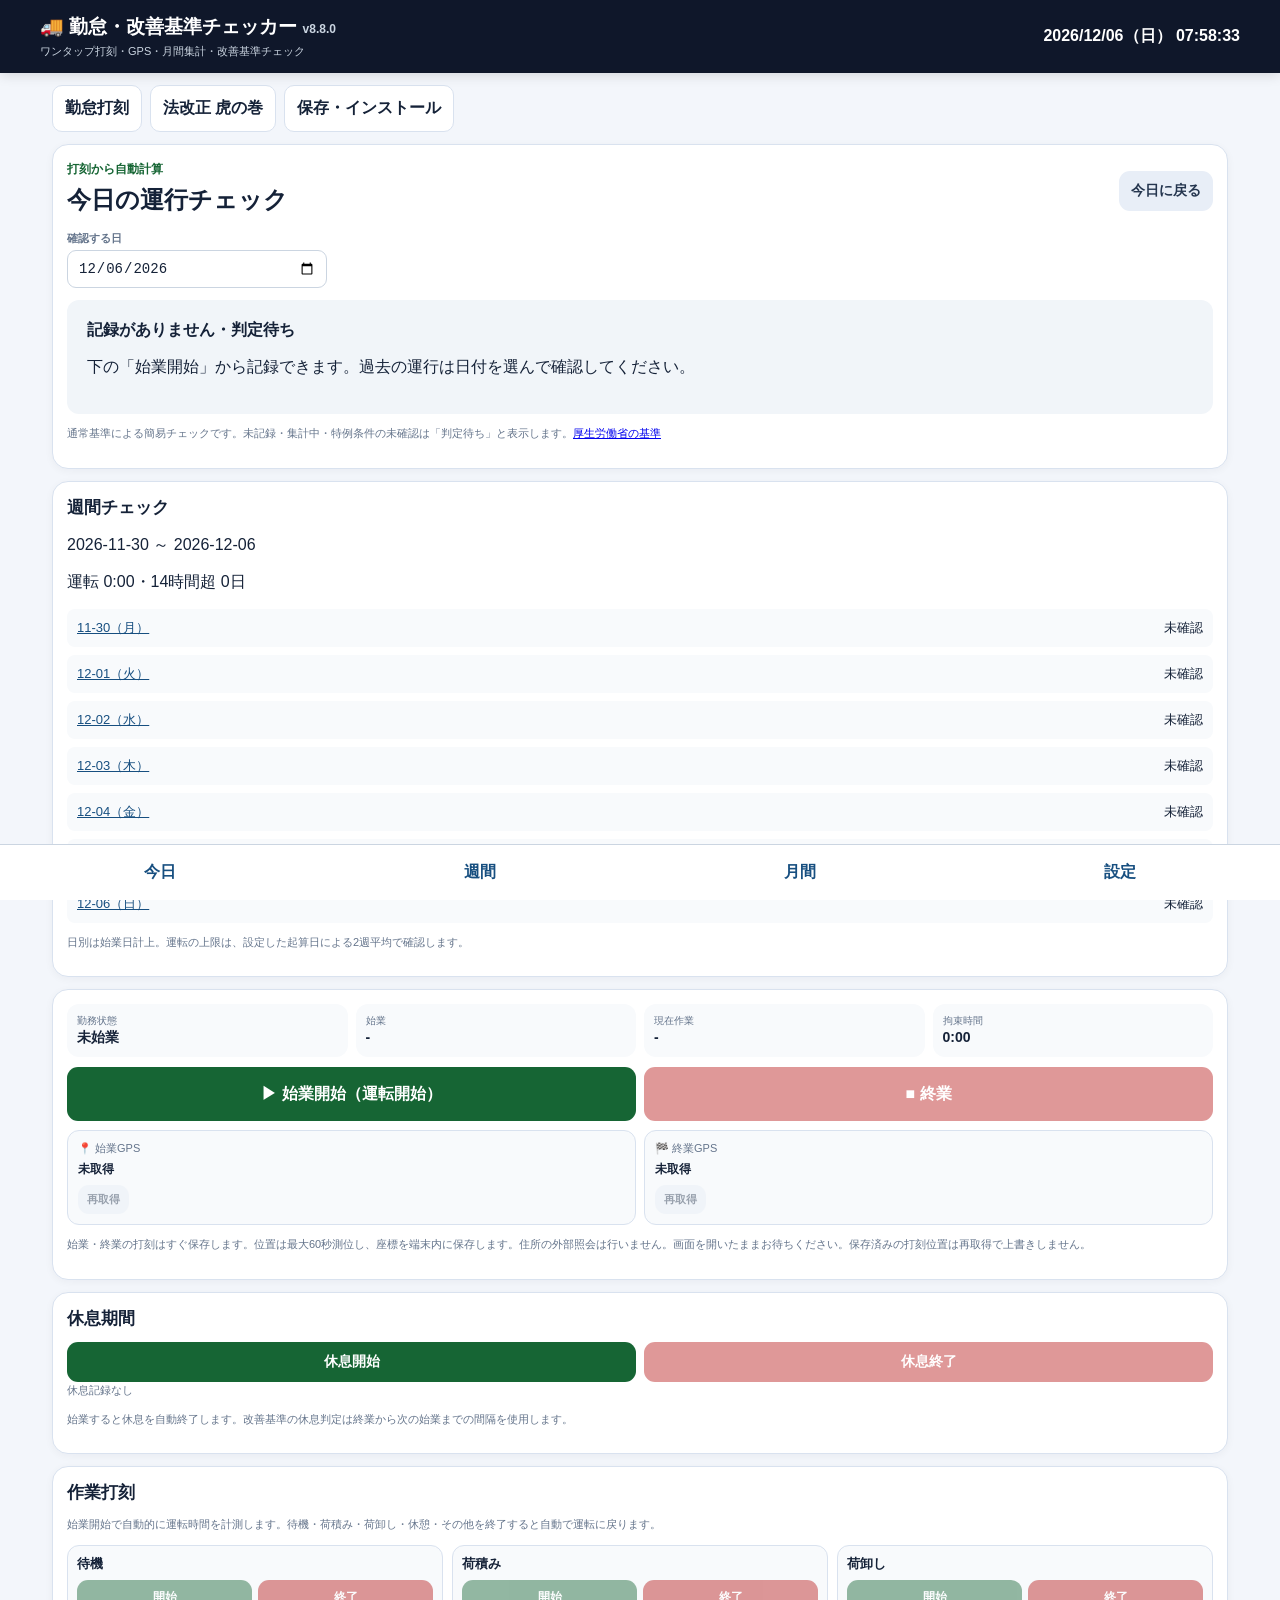
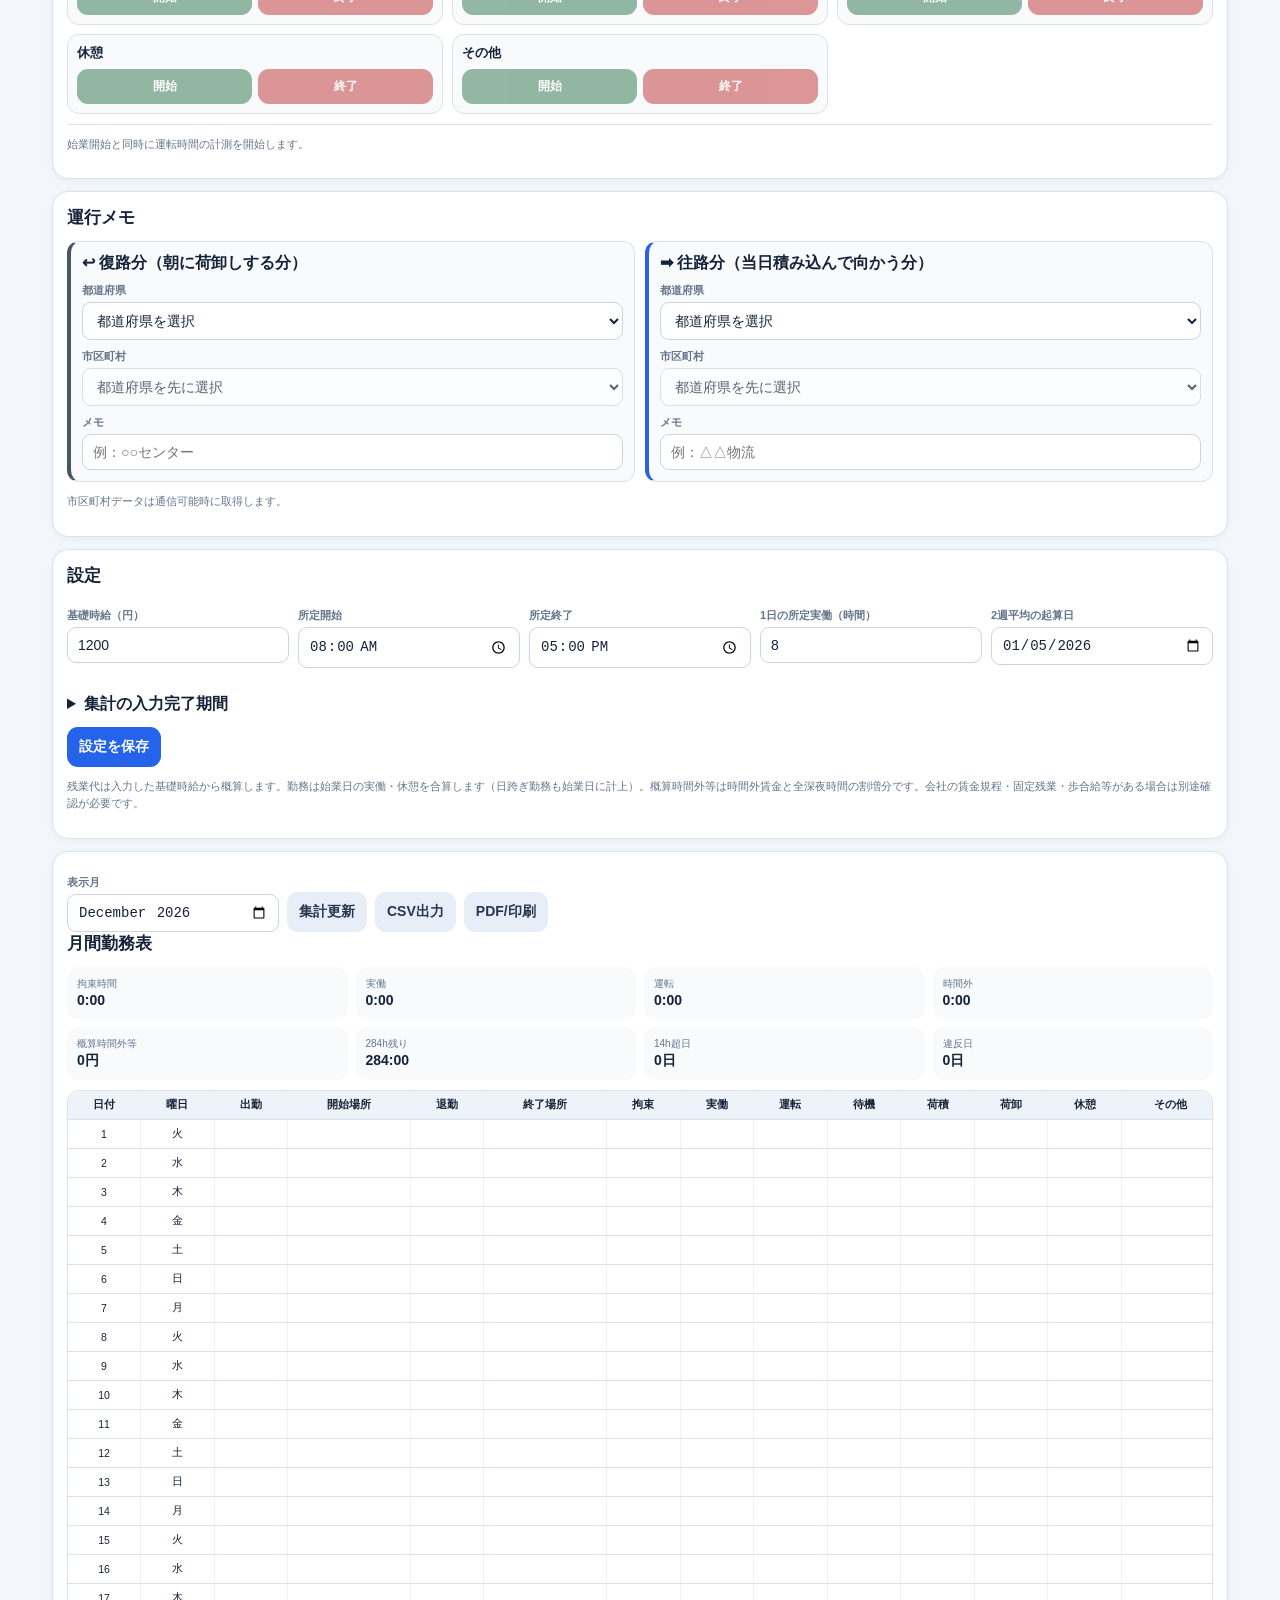
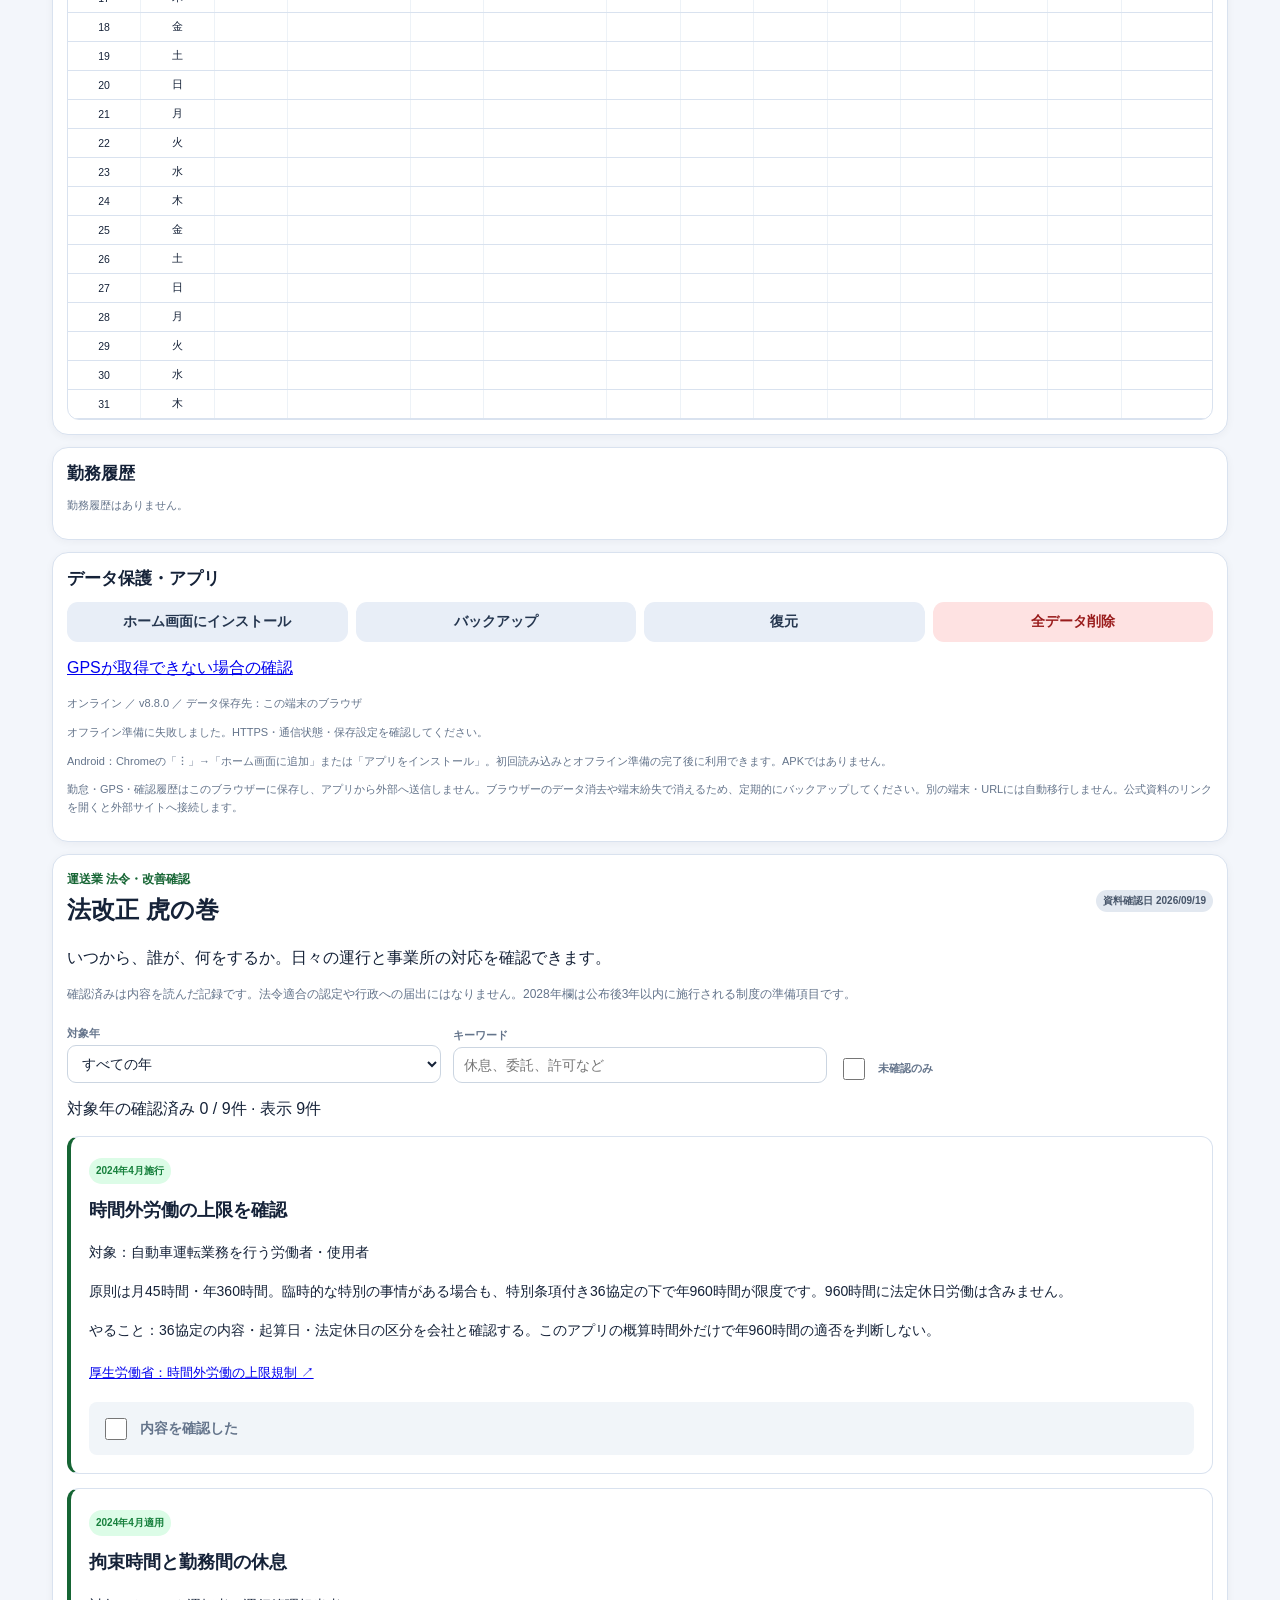
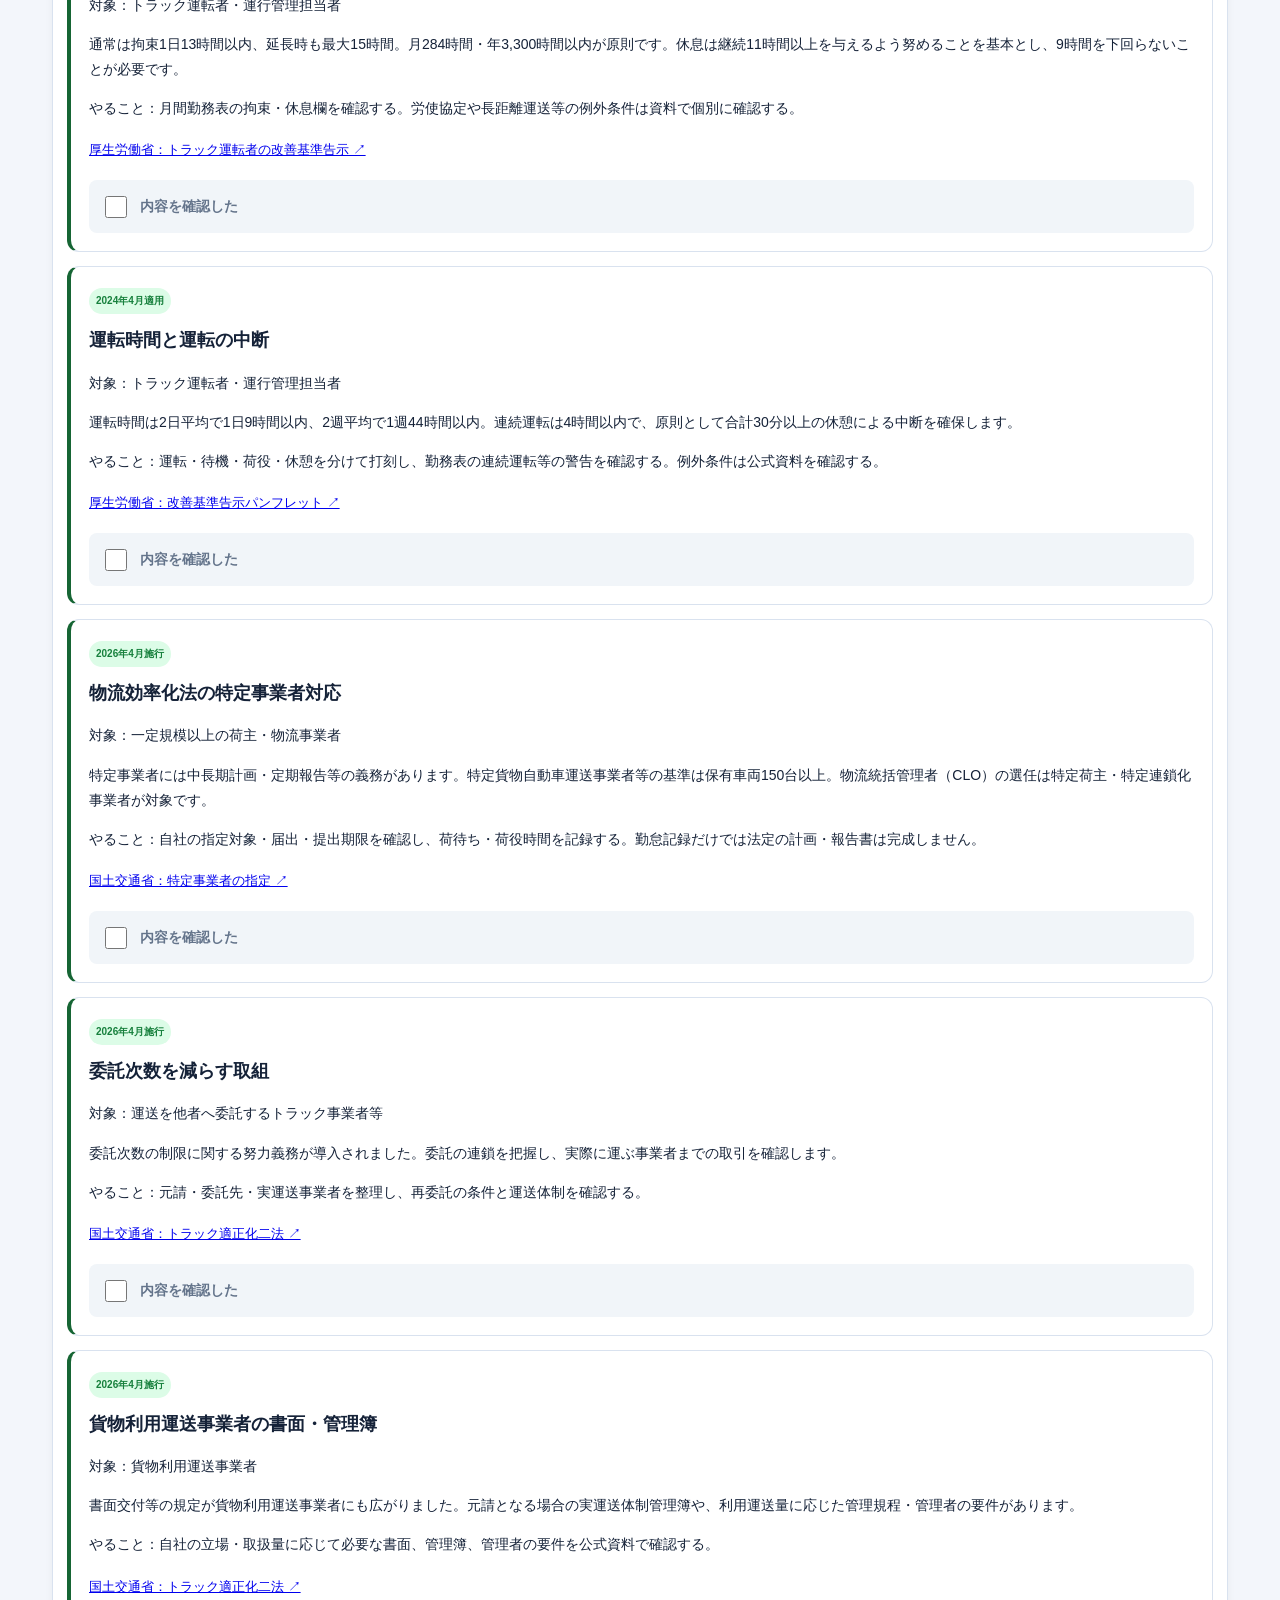
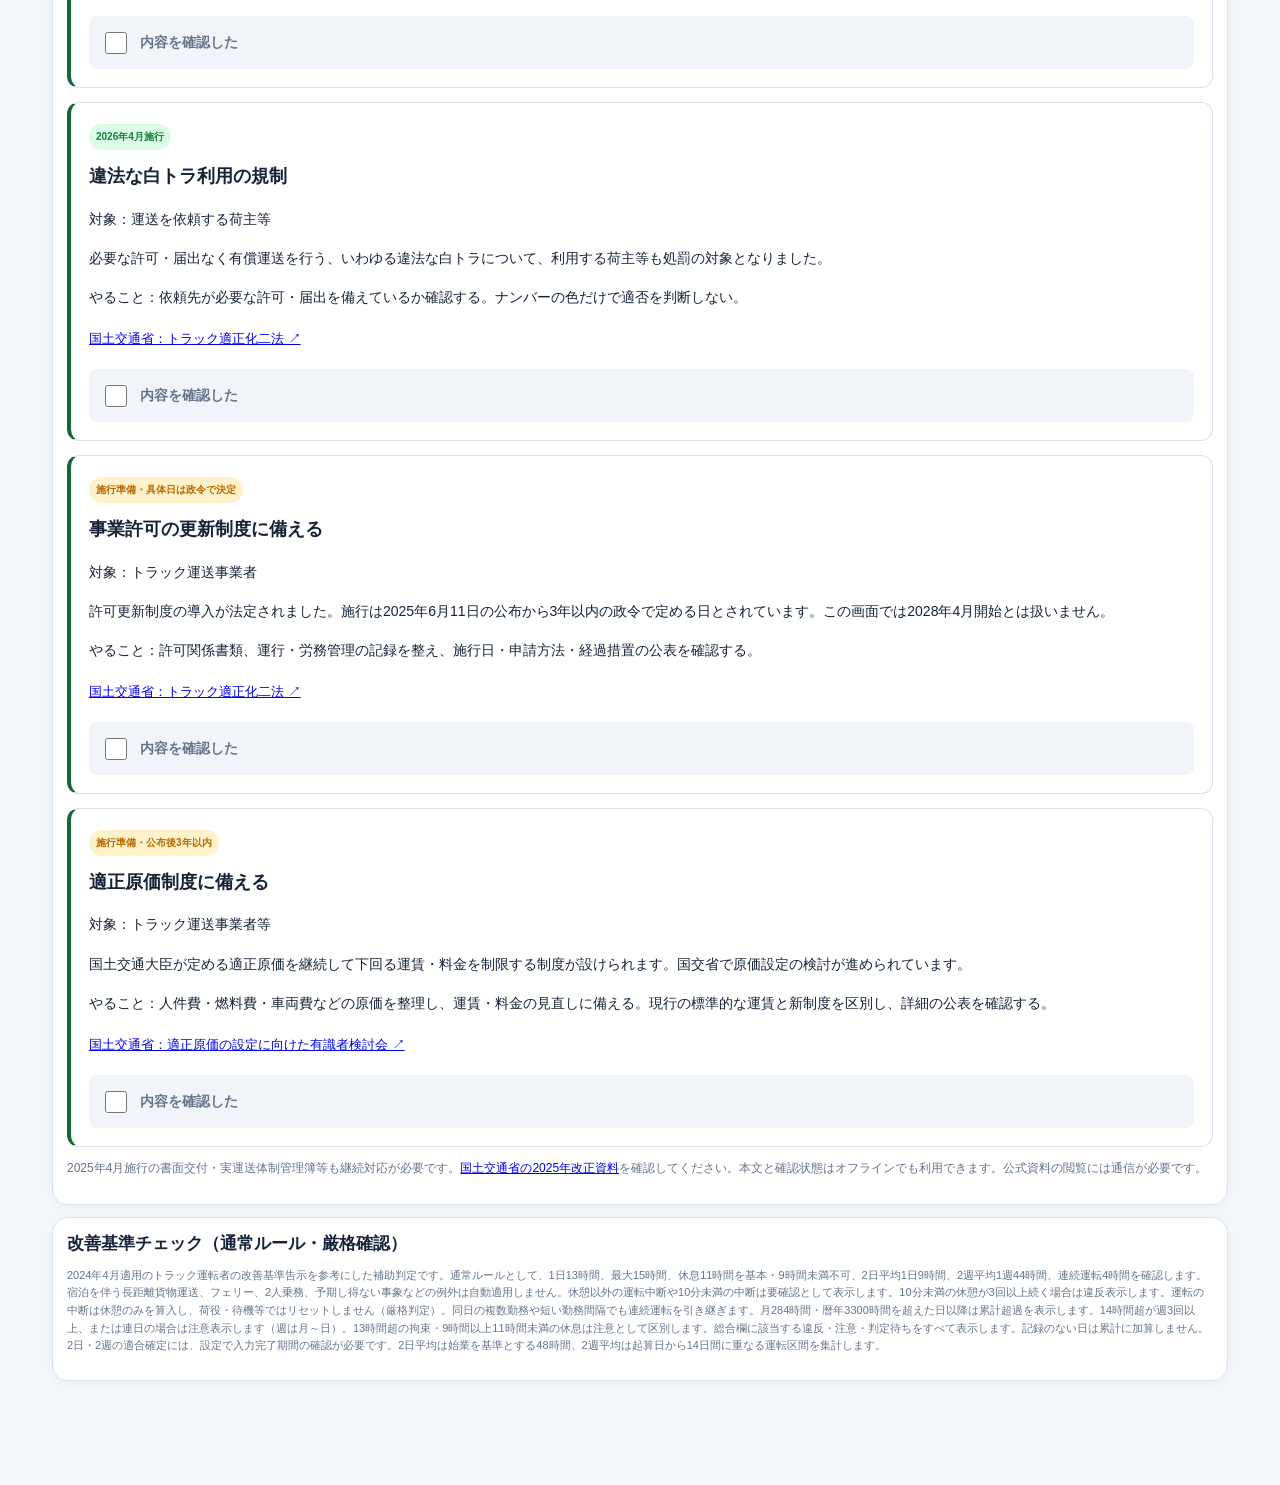
==== commit 17988bae: "Add mobile daily and weekly improvement-standards quick check" ====
--- a/index.html
+++ b/index.html
@@ -5,11 +5,11 @@
   <meta name="viewport" content="width=device-width,initial-scale=1,viewport-fit=cover">
   <meta name="theme-color" content="#0f172a">
   <meta name="description" content="トラック運転者向けの勤怠・改善基準チェックPWA">
-  <title>運送業 勤怠・改善基準チェッカー v8.7.0</title>
+  <title>運送業 勤怠・改善基準チェッカー v8.8.0</title>
   <link rel="manifest" href="manifest.webmanifest">
   <link rel="icon" href="icon-192.png">
   <link rel="apple-touch-icon" href="icon-192.png">
-  <link rel="stylesheet" href="style.css?v=8.7.0">
+  <link rel="stylesheet" href="style.css?v=8.8.0">
   <meta name="mobile-web-app-capable" content="yes">
   <meta name="apple-mobile-web-app-capable" content="yes">
   <meta name="apple-mobile-web-app-status-bar-style" content="black-translucent">
@@ -17,12 +17,27 @@
 <body>
 <header>
   <div class="header-row">
-    <div><h1>🚚 勤怠・改善基準チェッカー <small>v8.7.0</small></h1><p>ワンタップ打刻・GPS・月間集計・改善基準チェック</p></div>
+    <div><h1>🚚 勤怠・改善基準チェッカー <small>v8.8.0</small></h1><p>ワンタップ打刻・GPS・月間集計・改善基準チェック</p></div>
     <div id="liveClock" class="clock">--</div>
   </div>
 </header>
 <main>
   <nav class="app-nav no-print" aria-label="アプリ内移動"><a href="#statusCard">勤怠打刻</a><a href="#lawGuide">法改正 虎の巻</a><a href="#dataProtection">保存・インストール</a></nav>
+  <section class="card no-print quick-check" id="quickCheck" aria-labelledby="quickTitle">
+    <div class="law-heading"><div><span class="law-eyebrow">打刻から自動計算</span><h2 id="quickTitle">今日の運行チェック</h2></div><button id="checkToday" class="btn soft">今日に戻る</button></div>
+    <label>確認する日<input type="date" id="checkDate"></label>
+    <div id="checkResult"></div>
+    <details id="checkConditions"><summary>この勤務の特例・確認メモ</summary>
+      <label class="law-confirm"><input id="checkLongDistance" type="checkbox">宿泊を伴う長距離運行</label>
+      <p class="hint">週の全運行が450km以上・住所地以外での休息が条件です。拘束16時間／休息8時間の特例は各週2回まで。9時間未満の休息を取った運行の終了後は12時間以上の休息が必要です。このチェックだけでは適用を確定しません。</p>
+      <label class="law-confirm"><input id="checkUnforeseen" type="checkbox">予期し得ない事象あり</label>
+      <label>確認メモ<textarea id="checkNote" maxlength="2000" rows="3" placeholder="運行距離、宿泊場所、事象の発生時刻、証拠の保存先など"></textarea></label>
+      <p class="hint">対応時間は自動控除しません。客観的記録と対象時間を確認してください。月・年・2週平均からは控除できません。複数勤務の日は、直近の勤務に保存します。</p>
+      <button id="saveCheckConditions" class="btn primary">条件・メモを保存</button><p id="checkSaveStatus" role="status"></p>
+    </details>
+    <p class="hint">通常基準による簡易チェックです。未記録・集計中・特例条件の未確認は「判定待ち」と表示します。<a href="https://driver-roudou-jikan.mhlw.go.jp/truck/notice" target="_blank" rel="noopener noreferrer">厚生労働省の基準</a></p>
+  </section>
+  <section class="card no-print" id="quickWeek"><h2>週間チェック</h2><div id="checkWeek"></div></section>
   <section class="card no-print" id="statusCard">
     <div class="status-grid">
       <div><span>勤務状態</span><strong id="shiftState">未始業</strong></div>
@@ -64,7 +79,7 @@
   </section>
 
   <section class="card no-print">
-    <h2>設定</h2>
+    <h2 id="checkSettings">設定</h2>
     <div class="settings-grid">
       <label>基礎時給（円）<input id="hourlyRate" type="number" min="0" step="1"></label>
       <label>所定開始<input id="scheduledStart" type="time"></label>
@@ -72,11 +87,12 @@
       <label>1日の所定実働（時間）<input id="dailyStandardHours" type="number" min="1" max="12" step="0.25"></label>
       <label>2週平均の起算日<input id="biweekStart" type="date"></label>
     </div>
+    <details><summary>集計の入力完了期間</summary><p class="hint">この期間内の勤務をすべて入力済み（記録のない日は休日・運転なし）と確認できる範囲を指定してください。未指定の期間は、累計が上限内でも適合を確定しません。月・年は始業日で集計し、年は1月～12月です。</p><div class="settings-grid"><label>入力完了：開始日<input id="completeFrom" type="date"></label><label>入力完了：終了日<input id="completeThrough" type="date"></label></div></details>
     <button id="saveSettingsBtn" class="btn primary">設定を保存</button>
     <p class="hint">残業代は入力した基礎時給から概算します。勤務は始業日の実働・休憩を合算します（日跨ぎ勤務も始業日に計上）。概算時間外等は時間外賃金と全深夜時間の割増分です。会社の賃金規程・固定残業・歩合給等がある場合は別途確認が必要です。</p>
   </section>
 
-  <section class="card monthly-card">
+  <section class="card monthly-card" id="checkMonth">
     <div class="toolbar no-print"><div><label>表示月<input id="monthPicker" type="month"></label></div><button id="refreshBtn" class="btn soft">集計更新</button><button id="csvBtn" class="btn soft">CSV出力</button><button id="printBtn" class="btn soft">PDF/印刷</button></div>
     <h2>月間勤務表</h2>
     <div id="monthSummary" class="summary-grid"></div>
@@ -111,10 +127,12 @@
 
   <section class="card rules-card no-print">
     <h2>改善基準チェック（通常ルール・厳格確認）</h2>
-    <p class="hint">2024年4月適用のトラック運転者の改善基準告示を参考にした補助判定です。通常ルールとして、1日13時間、最大15時間、休息11時間を基本・9時間未満不可、2日平均1日9時間、2週平均1週44時間、連続運転4時間を確認します。宿泊を伴う長距離貨物運送、フェリー、2人乗務、予期し得ない事象などの例外は自動適用しません。休憩以外の運転中断や10分未満の中断は要確認として表示します。10分未満の休憩が3回以上続く場合は違反表示します。運転の中断は休憩のみを算入し、荷役・待機等ではリセットしません（厳格判定）。同日の複数勤務や短い勤務間隔でも連続運転を引き継ぎます。月284時間・暦年3300時間を超えた日以降は累計超過を表示します。14時間超が週3回以上、または連日の場合は注意表示します（週は月～日）。13時間超の拘束・9時間以上11時間未満の休息は注意として区別します。総合欄に該当する違反・注意・判定待ちをすべて表示します。記録のない日は0時間として集計します。</p>
+    <p class="hint">2024年4月適用のトラック運転者の改善基準告示を参考にした補助判定です。通常ルールとして、1日13時間、最大15時間、休息11時間を基本・9時間未満不可、2日平均1日9時間、2週平均1週44時間、連続運転4時間を確認します。宿泊を伴う長距離貨物運送、フェリー、2人乗務、予期し得ない事象などの例外は自動適用しません。休憩以外の運転中断や10分未満の中断は要確認として表示します。10分未満の休憩が3回以上続く場合は違反表示します。運転の中断は休憩のみを算入し、荷役・待機等ではリセットしません（厳格判定）。同日の複数勤務や短い勤務間隔でも連続運転を引き継ぎます。月284時間・暦年3300時間を超えた日以降は累計超過を表示します。14時間超が週3回以上、または連日の場合は注意表示します（週は月～日）。13時間超の拘束・9時間以上11時間未満の休息は注意として区別します。総合欄に該当する違反・注意・判定待ちをすべて表示します。記録のない日は累計に加算しません。2日・2週の適合確定には、設定で入力完了期間の確認が必要です。2日平均は始業を基準とする48時間、2週平均は起算日から14日間に重なる運転区間を集計します。</p>
   </section>
 </main>
-<script src="law-guide.js?v=8.7.0" defer></script>
-<script src="app.js?v=8.7.0" defer></script>
+<script src="law-guide.js?v=8.8.0" defer></script>
+<script src="app.js?v=8.8.0" defer></script>
+<script src="quick-check.js?v=8.8.0" defer></script>
+<nav class="quick-nav no-print" aria-label="クイック移動"><a href="#quickCheck">今日</a><a href="#quickWeek">週間</a><a href="#checkMonth">月間</a><a href="#checkSettings">設定</a></nav>
 </body>
 </html>
--- a/style.css
+++ b/style.css
@@ -7,4 +7,8 @@
 
 .overall-cell{min-width:280px!important;max-width:440px;white-space:normal;vertical-align:top}.issue-list{margin:6px 0;padding-left:16px;line-height:1.6;text-align:left}.issue-bad{color:#991b1b;font-weight:700}.issue-warn{color:#854d0e}.issue-pending{color:#475569}.history-issues{font-size:12px;line-height:1.6}.gps-box strong{line-height:1.6}.gps-cell{white-space:normal;overflow-wrap:anywhere}@media print{.overall-cell{min-width:140px!important;max-width:220px}.issue-list{padding-left:10px}}
 
-.app-nav{display:flex;flex-wrap:wrap;gap:8px;margin-bottom:12px}.app-nav a{background:#fff;border:1px solid var(--line);border-radius:10px;padding:12px;color:var(--ink);font-weight:700;text-decoration:none}section[id]{scroll-margin-top:120px}.law-heading{display:flex;flex-wrap:wrap;align-items:center;justify-content:space-between;gap:12px}.law-heading h2{font-size:24px;margin:6px 0}.law-eyebrow{font-size:12px;color:var(--green);font-weight:800}.law-filters{display:flex;flex-wrap:wrap;gap:12px;align-items:end}.law-filters>label{flex:1;min-width:160px}.law-checkbox,.law-confirm{display:flex;align-items:center;gap:10px}.law-checkbox input,.law-confirm input{width:22px;height:22px;flex:none;accent-color:#166534}.law-card{border:1px solid var(--line);border-left:4px solid #166534;border-radius:12px;padding:18px;margin-top:14px;line-height:1.8}.law-card h3{font-size:18px;margin:10px 0}.law-card p{font-size:14px}.law-card a{font-size:13px;overflow-wrap:anywhere}.law-confirm{background:#f1f5f9;border-radius:8px;padding:12px;margin-top:16px;font-size:14px;cursor:pointer;min-height:48px}.law-guide .hint{font-size:12px}a:focus-visible,input:focus-visible,select:focus-visible,button:focus-visible{outline:3px solid #2563eb;outline-offset:3px}
+.app-nav{display:flex;flex-wrap:wrap;gap:8px;margin-bottom:12px}.app-nav a{background:#fff;border:1px solid var(--line);border-radius:10px;padding:12px;color:var(--ink);font-weight:700;text-decoration:none}section[id]{scroll-margin-top:120px}.law-heading{display:flex;flex-wrap:wrap;align-items:center;justify-content:space-between;gap:12px}.law-heading h2{font-size:24px;margin:6px 0}.law-eyebrow{font-size:12px;color:var(--green);font-weight:800}.law-filters{display:flex;flex-wrap:wrap;gap:12px;align-items:end}.law-filters>label{flex:1;min-width:160px}.law-checkbox,.law-confirm{display:flex;align-items:center;gap:10px}.law-checkbox input,.law-confirm input{width:22px;height:22px;flex:none;accent-color:#166534}.law-card{border:1px solid var(--line);border-left:4px solid #166534;border-radius:12px;padding:18px;margin-top:14px;line-height:1.8}.law-card h3{font-size:18px;margin:10px 0}.law-card p{font-size:14px}.law-card a{font-size:13px;overflow-wrap:anywhere}.law-confirm{background:#f1f5f9;border-radius:8px;padding:12px;margin-top:16px;font-size:14px;cursor:pointer;min-height:48px}.law-guide .hint{font-size:12px}a:focus-visible,input:focus-visible,select:focus-visible,button:focus-visible{outline:3px solid #2563eb;outline-offset:3px}
+
+
+/* Personal quick check */
+body{padding-bottom:80px}.quick-check>label{max-width:260px}.check-total{border-radius:14px;padding:18px;margin:16px 0}.check-total strong{display:block;font-size:26px}.check-total p{margin:7px 0 0}.check-metrics{display:grid;grid-template-columns:repeat(3,minmax(0,1fr));gap:10px;margin:16px 0}.check-metric{background:#f1f5f9;border-radius:10px;padding:12px;min-width:0}.check-metric span{display:block;font-size:12px;color:#475569}.check-metric strong{font-size:23px}.check-row{padding:13px 0;border-bottom:1px solid #e2e8f0}.check-row header{position:static;background:none;color:inherit;padding:0;display:flex;justify-content:space-between;align-items:center;gap:10px;box-shadow:none}.check-row p{font-size:13px;color:#475569;line-height:1.6;margin:6px 0 0}.check-row .badge{flex-shrink:0}.check-week-list{display:grid;gap:8px}.check-week-day{display:flex;align-items:center;justify-content:space-between;gap:8px;padding:10px;background:#f8fafc;border-radius:8px;font-size:13px}.check-week-day a{color:#174f80}.quick-nav{position:fixed;bottom:0;left:0;right:0;display:grid;grid-template-columns:repeat(4,1fr);background:#fff;border-top:1px solid #cbd5e1;padding-bottom:env(safe-area-inset-bottom);z-index:20}.quick-nav a{text-align:center;padding:17px 4px;text-decoration:none;font-weight:700;color:#174f80;min-height:52px}.quick-nav a:hover{background:#eff6ff}textarea{width:100%;font:inherit;padding:10px;border:1px solid #cbd5e1;border-radius:8px}details{margin-top:14px}summary{cursor:pointer;padding:12px 0;font-weight:700}.check-empty{padding:20px;background:#f1f5f9;border-radius:12px;margin-top:12px}@media(max-width:420px){.check-metrics{gap:6px}.check-metric{padding:9px}.check-metric strong{font-size:20px}}@media print{body{padding-bottom:0}}
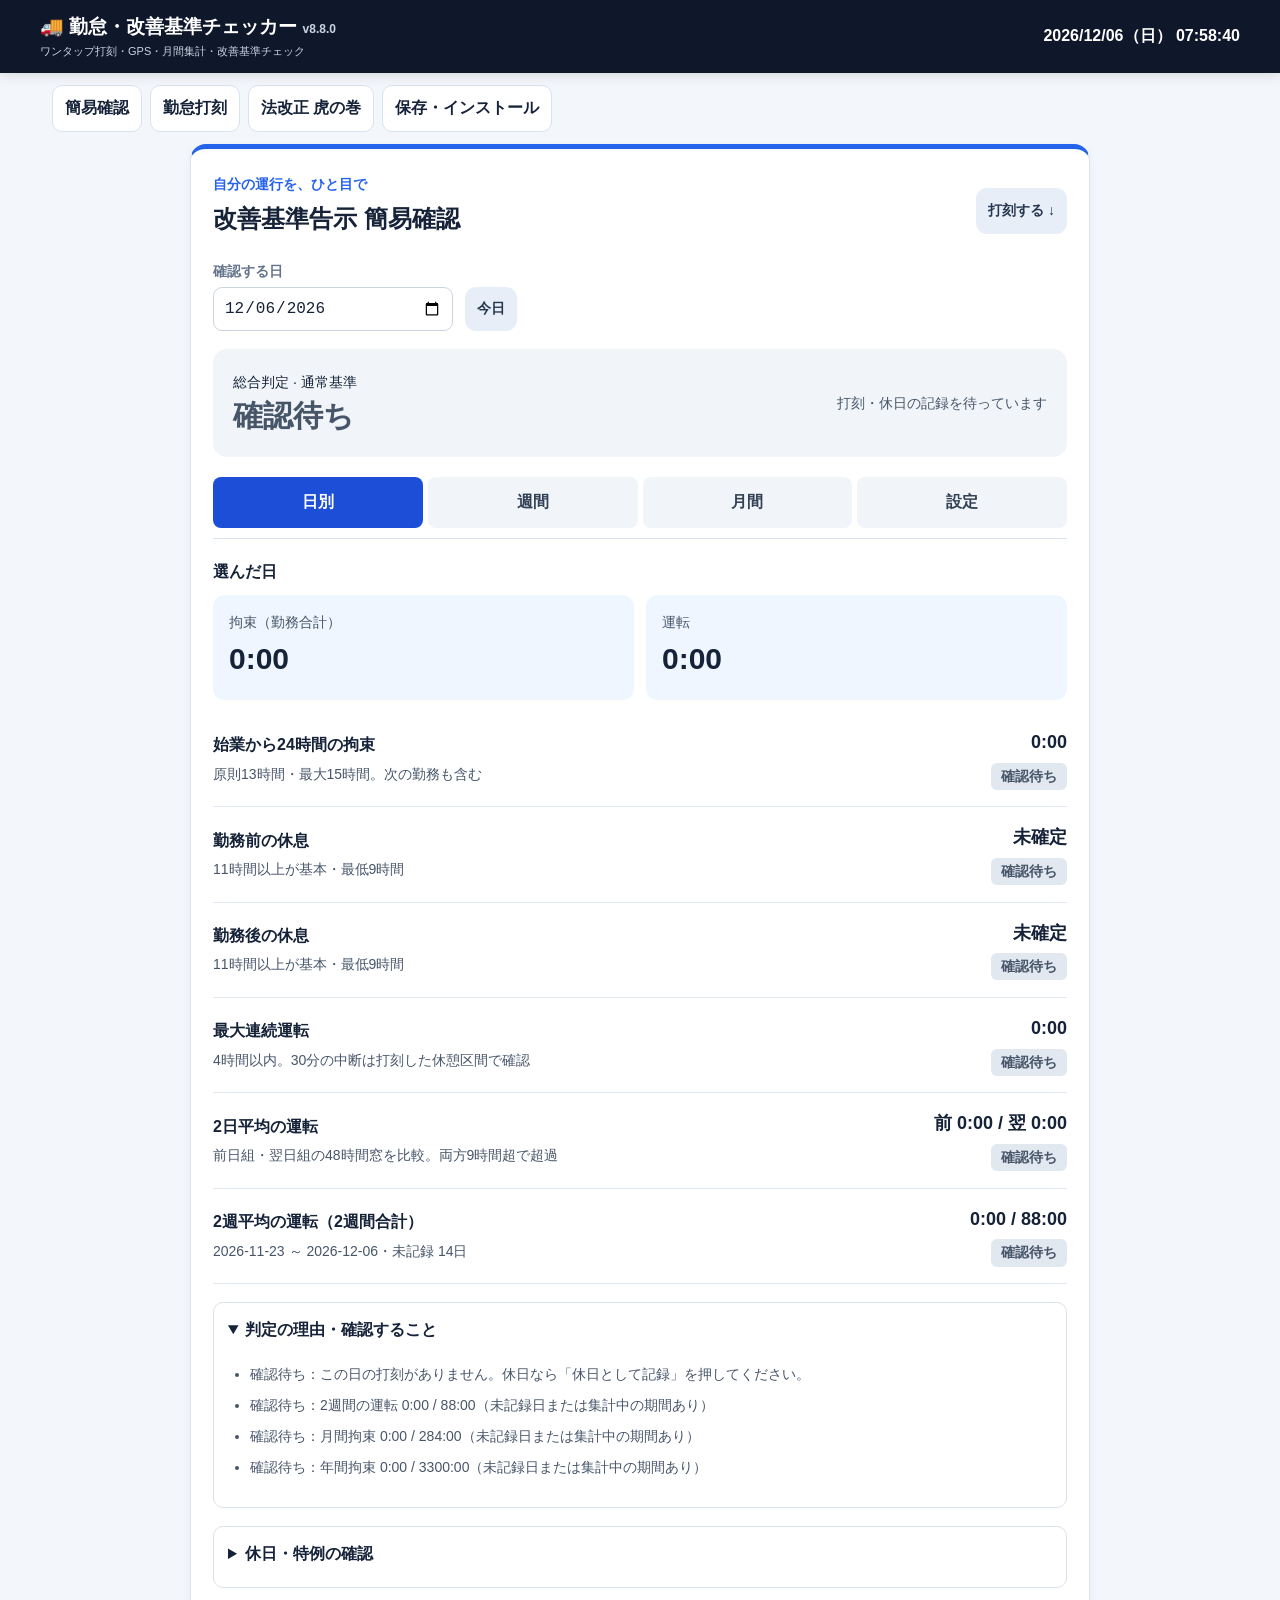
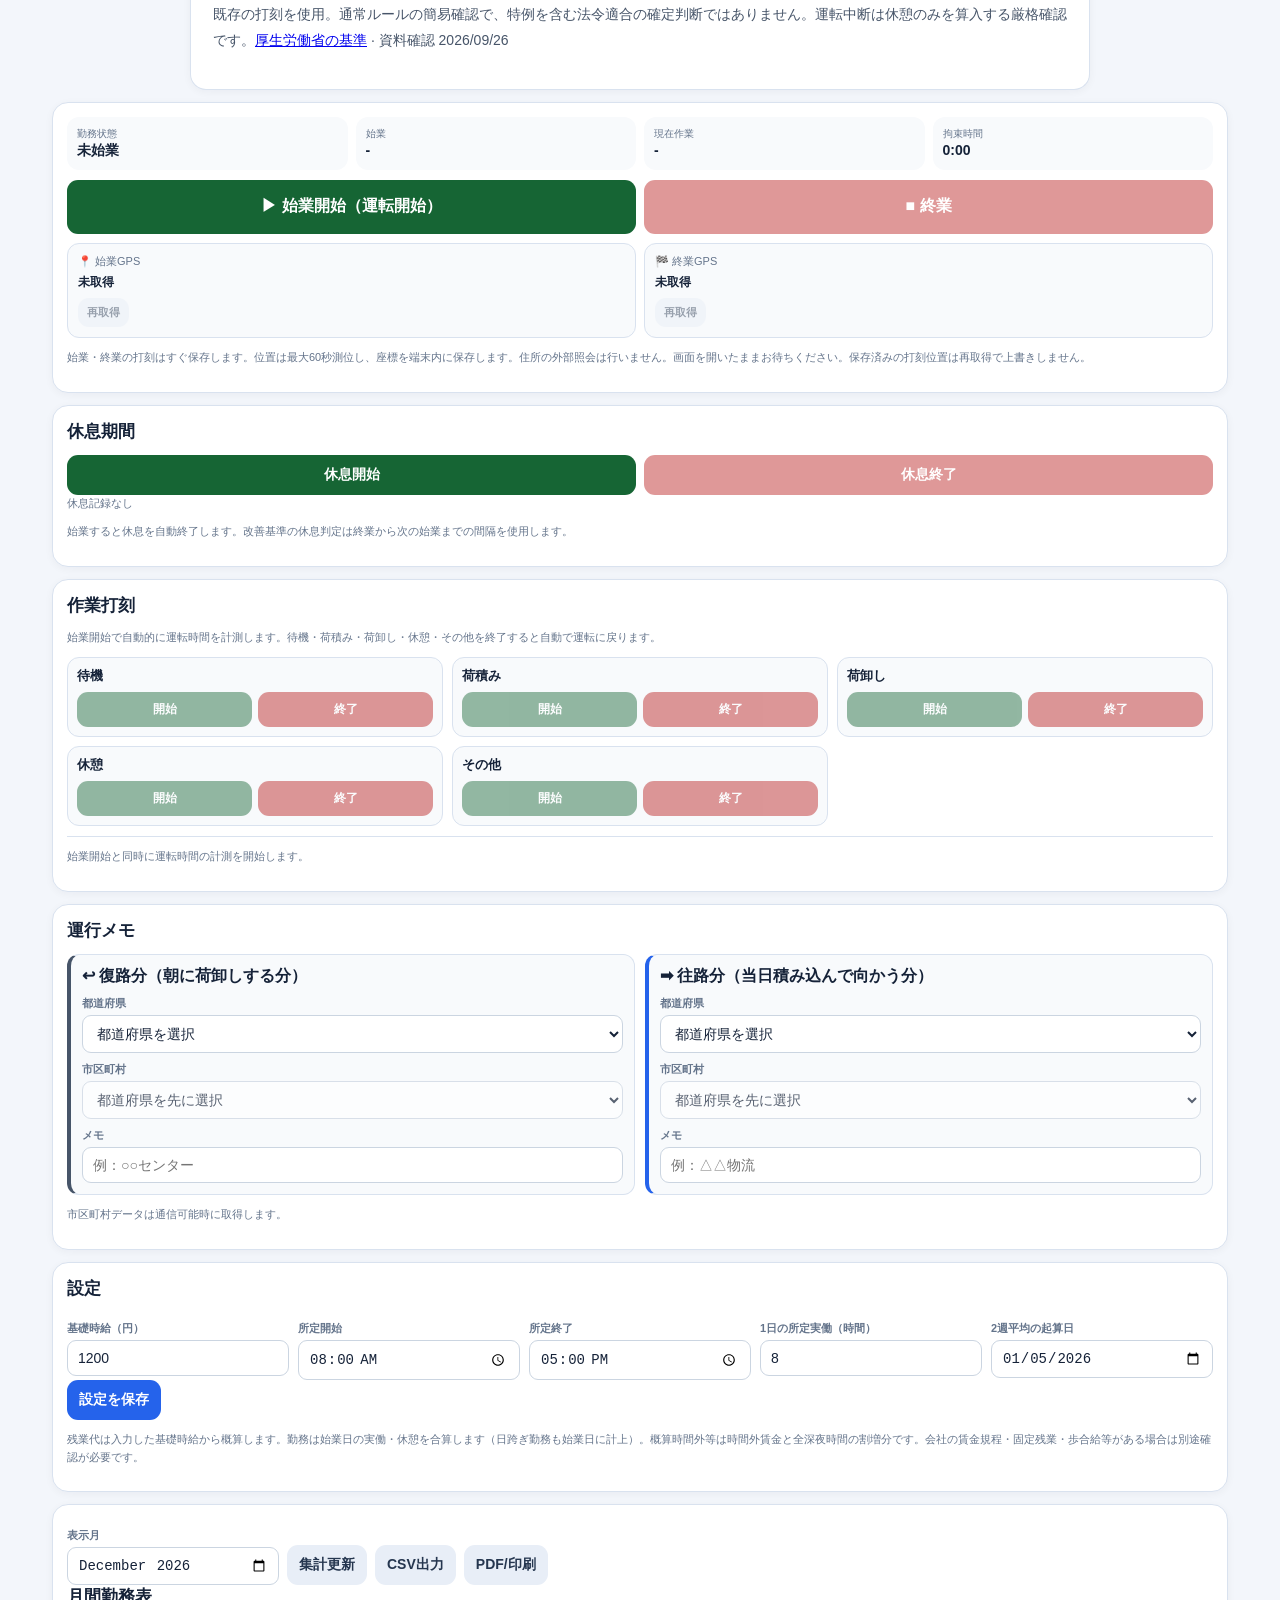
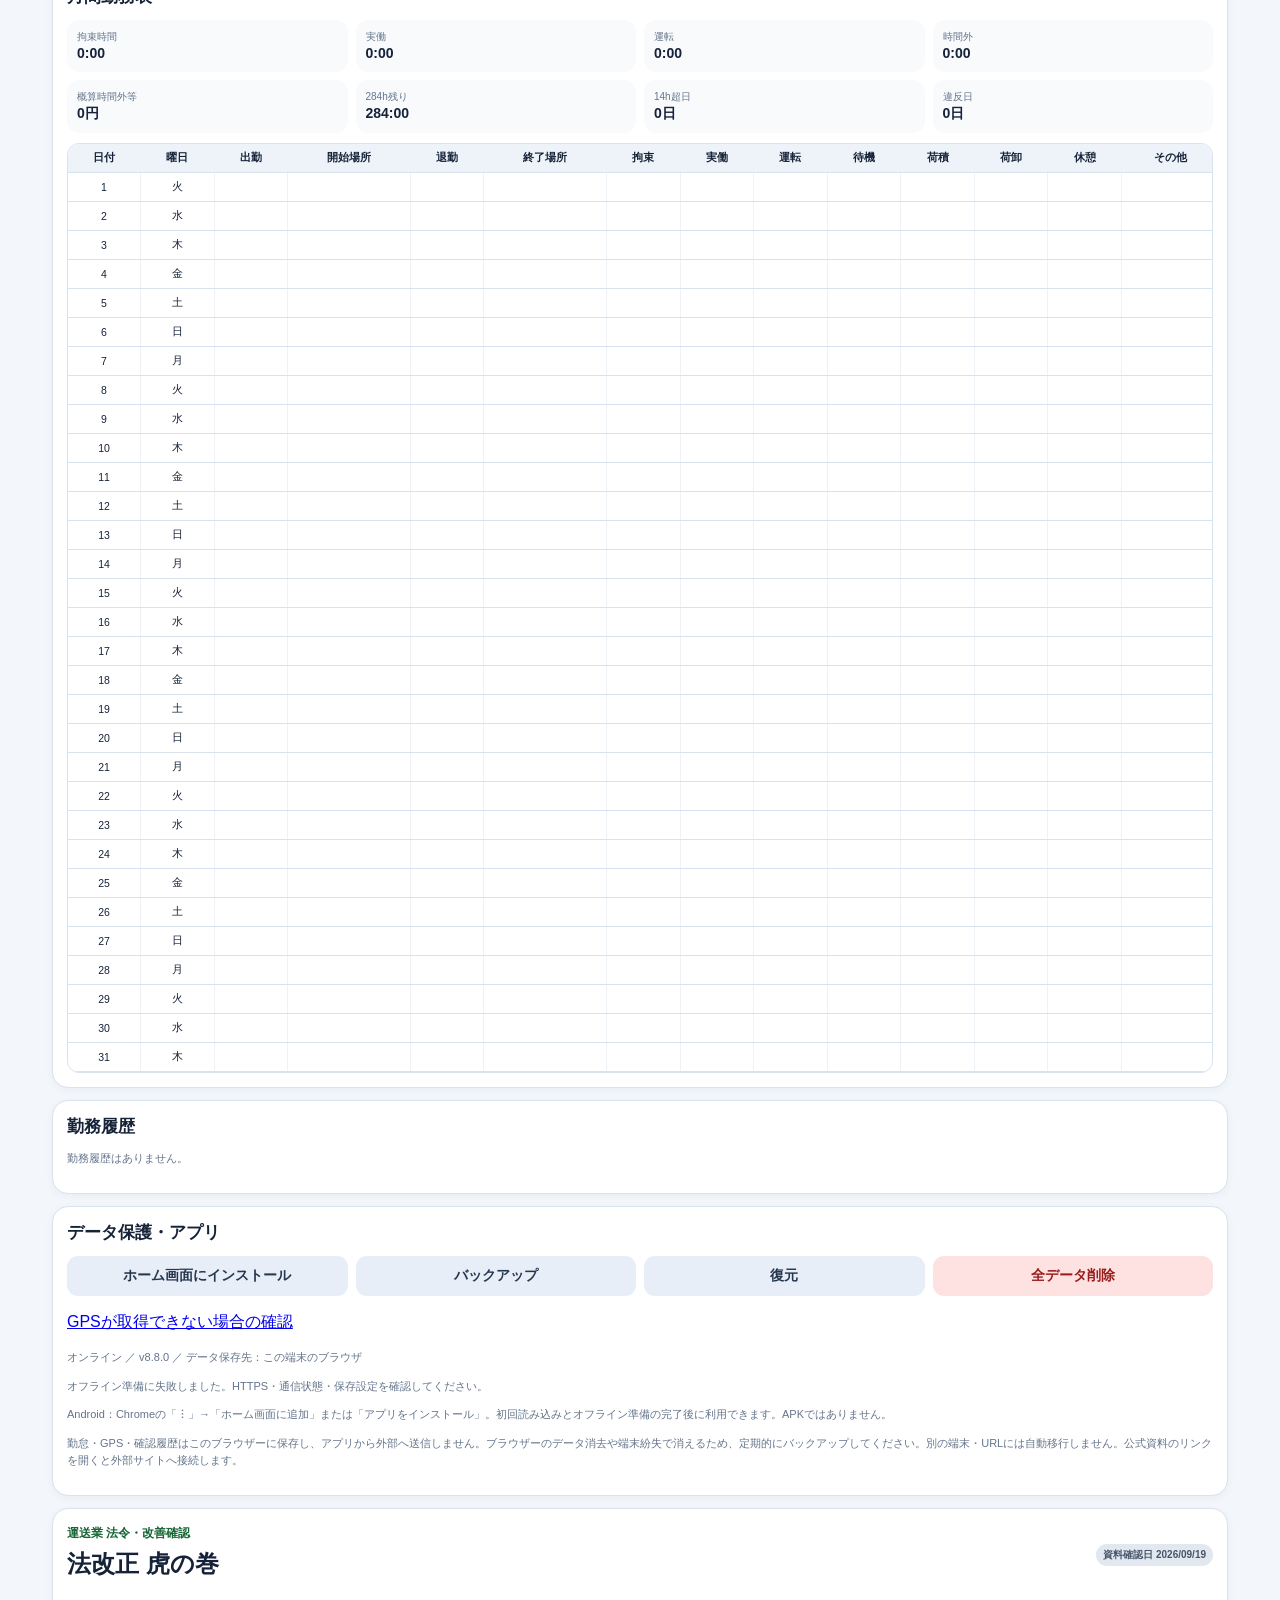
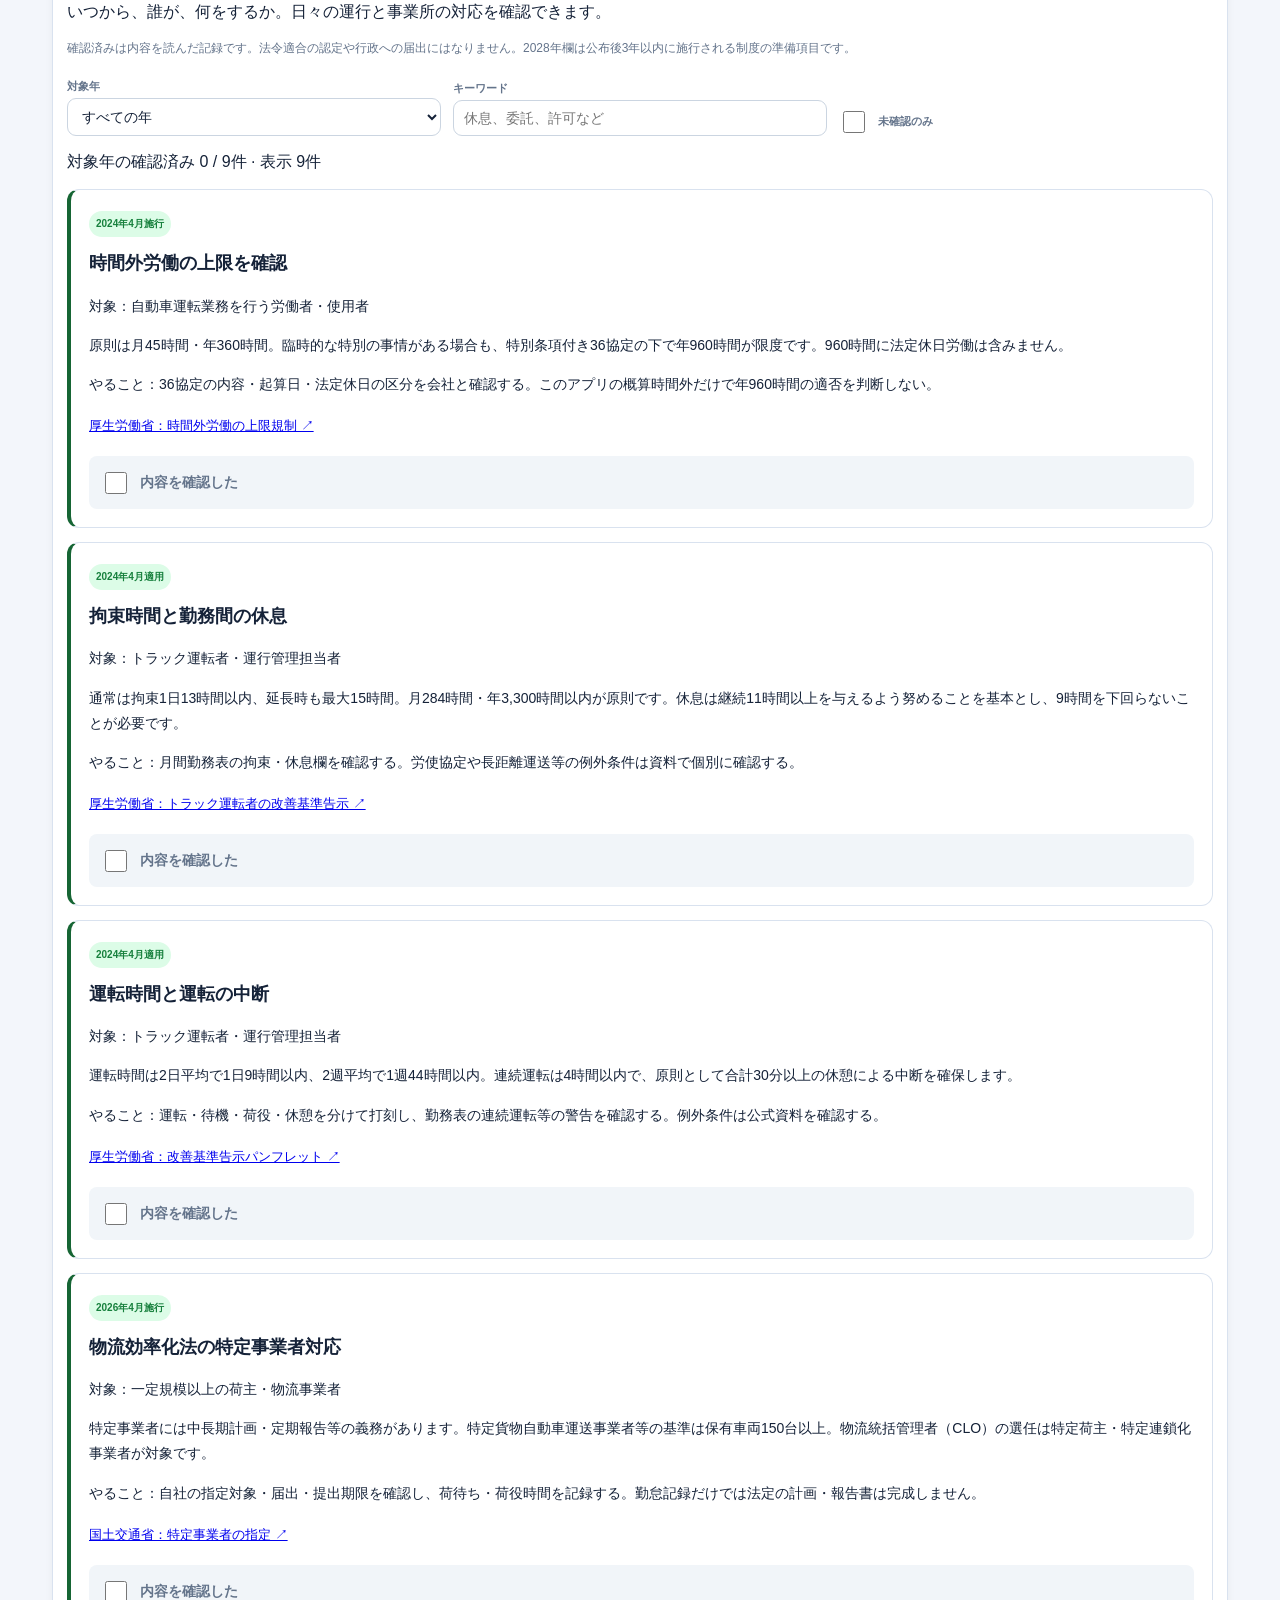
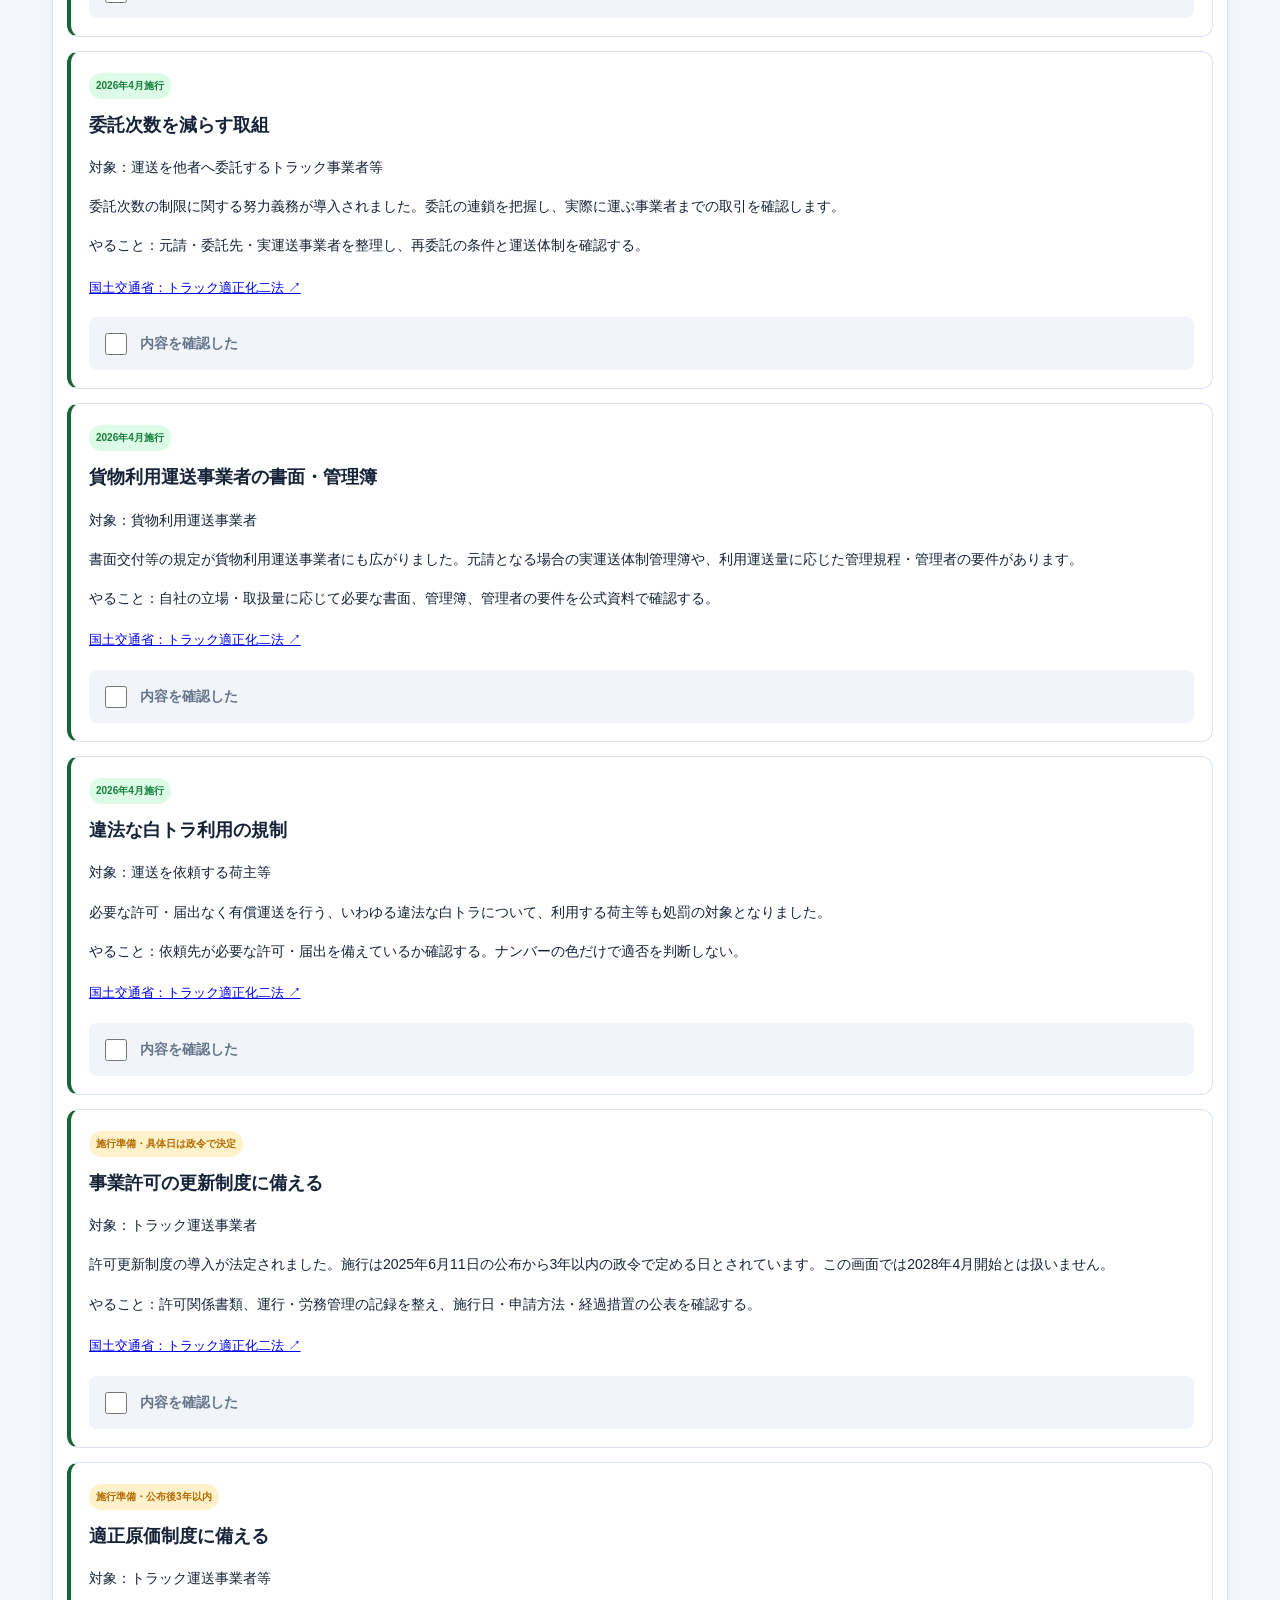
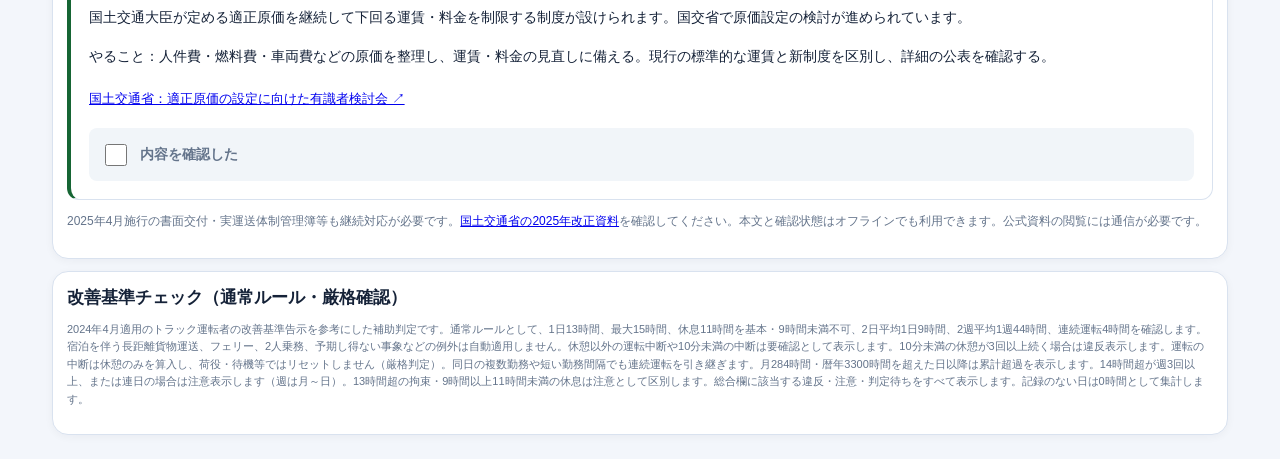
==== commit f6682f45: "Add personal quick-check dashboard with record coverage and backup support" ====
--- a/index.html
+++ b/index.html
@@ -22,22 +22,25 @@
   </div>
 </header>
 <main>
-  <nav class="app-nav no-print" aria-label="アプリ内移動"><a href="#statusCard">勤怠打刻</a><a href="#lawGuide">法改正 虎の巻</a><a href="#dataProtection">保存・インストール</a></nav>
-  <section class="card no-print quick-check" id="quickCheck" aria-labelledby="quickTitle">
-    <div class="law-heading"><div><span class="law-eyebrow">打刻から自動計算</span><h2 id="quickTitle">今日の運行チェック</h2></div><button id="checkToday" class="btn soft">今日に戻る</button></div>
-    <label>確認する日<input type="date" id="checkDate"></label>
-    <div id="checkResult"></div>
-    <details id="checkConditions"><summary>この勤務の特例・確認メモ</summary>
-      <label class="law-confirm"><input id="checkLongDistance" type="checkbox">宿泊を伴う長距離運行</label>
-      <p class="hint">週の全運行が450km以上・住所地以外での休息が条件です。拘束16時間／休息8時間の特例は各週2回まで。9時間未満の休息を取った運行の終了後は12時間以上の休息が必要です。このチェックだけでは適用を確定しません。</p>
-      <label class="law-confirm"><input id="checkUnforeseen" type="checkbox">予期し得ない事象あり</label>
-      <label>確認メモ<textarea id="checkNote" maxlength="2000" rows="3" placeholder="運行距離、宿泊場所、事象の発生時刻、証拠の保存先など"></textarea></label>
-      <p class="hint">対応時間は自動控除しません。客観的記録と対象時間を確認してください。月・年・2週平均からは控除できません。複数勤務の日は、直近の勤務に保存します。</p>
-      <button id="saveCheckConditions" class="btn primary">条件・メモを保存</button><p id="checkSaveStatus" role="status"></p>
+  <nav class="app-nav no-print" aria-label="アプリ内移動"><a href="#quickCheck">簡易確認</a><a href="#statusCard">勤怠打刻</a><a href="#lawGuide">法改正 虎の巻</a><a href="#dataProtection">保存・インストール</a></nav>
+  <section class="card quick-check no-print" id="quickCheck" aria-labelledby="quickTitle">
+    <div class="quick-heading"><div><span class="quick-eyebrow">自分の運行を、ひと目で</span><h2 id="quickTitle">改善基準告示 簡易確認</h2></div><a href="#statusCard" class="btn soft">打刻する ↓</a></div>
+    <div class="quick-toolbar"><label>確認する日<input id="quickDate" type="date"></label><button id="quickToday" type="button" class="btn soft">今日</button></div>
+    <div class="quick-verdict"><div><span>総合判定 · 通常基準</span><strong id="quickTotal" class="quick-total pending">確認待ち</strong></div><p id="quickSummary"></p></div>
+    <div class="quick-tabs" aria-label="確認する期間"><button type="button" data-quick-view="day" aria-pressed="true">日別</button><button type="button" data-quick-view="week" aria-pressed="false">週間</button><button type="button" data-quick-view="month" aria-pressed="false">月間</button><a href="#appSettings">設定</a></div>
+    <h3 id="quickDetailTitle">選んだ日</h3><div id="quickDetails"></div>
+    <details class="quick-explain" open><summary>判定の理由・確認すること</summary><ul id="quickReasons"></ul></details>
+    <details class="quick-explain"><summary>休日・特例の確認</summary>
+      <button id="quickDayOff" type="button" class="btn soft">休日として記録</button>
+      <p class="quick-note">未記録日は休日と決めつけず、確認待ちにします。休日の記録は、勤務のない終了済みの日に行えます。</p>
+      <label class="quick-checkbox"><input id="quickLong" type="checkbox">この日は宿泊を伴う長距離運行（特例を確認）</label>
+      <p class="quick-note">最大拘束16時間・休息8時間の特例には、週内すべての運行が450km以上、住所地外での休息、週2回まで等の条件があります。9時間未満の休息を含む運行の終了後は12時間以上の休息が必要です。チェックだけで通常基準の超過表示は解除しません。</p>
+      <label class="quick-checkbox"><input id="quickUnexpected" type="checkbox">この日は予期し得ない事象あり</label>
+      <p class="quick-note">事故・故障・災害等の客観的記録と対応時間を別途確認します。月間・年間・2週間の運転からは控除できません。</p>
     </details>
-    <p class="hint">通常基準による簡易チェックです。未記録・集計中・特例条件の未確認は「判定待ち」と表示します。<a href="https://driver-roudou-jikan.mhlw.go.jp/truck/notice" target="_blank" rel="noopener noreferrer">厚生労働省の基準</a></p>
+    <p id="quickSaveStatus" role="status" class="quick-note"></p>
+    <p class="quick-note">既存の打刻を使用。通常ルールの簡易確認で、特例を含む法令適合の確定判断ではありません。運転中断は休憩のみを算入する厳格確認です。<a href="https://driver-roudou-jikan.mhlw.go.jp/truck/notice" target="_blank" rel="noopener noreferrer">厚生労働省の基準</a> · 資料確認 2026/09/26</p>
   </section>
-  <section class="card no-print" id="quickWeek"><h2>週間チェック</h2><div id="checkWeek"></div></section>
   <section class="card no-print" id="statusCard">
     <div class="status-grid">
       <div><span>勤務状態</span><strong id="shiftState">未始業</strong></div>
@@ -78,8 +81,8 @@
     <p id="routeDataStatus" class="hint">市区町村データを読み込み中…</p>
   </section>
 
-  <section class="card no-print">
-    <h2 id="checkSettings">設定</h2>
+  <section class="card no-print" id="appSettings">
+    <h2>設定</h2>
     <div class="settings-grid">
       <label>基礎時給（円）<input id="hourlyRate" type="number" min="0" step="1"></label>
       <label>所定開始<input id="scheduledStart" type="time"></label>
@@ -87,12 +90,11 @@
       <label>1日の所定実働（時間）<input id="dailyStandardHours" type="number" min="1" max="12" step="0.25"></label>
       <label>2週平均の起算日<input id="biweekStart" type="date"></label>
     </div>
-    <details><summary>集計の入力完了期間</summary><p class="hint">この期間内の勤務をすべて入力済み（記録のない日は休日・運転なし）と確認できる範囲を指定してください。未指定の期間は、累計が上限内でも適合を確定しません。月・年は始業日で集計し、年は1月～12月です。</p><div class="settings-grid"><label>入力完了：開始日<input id="completeFrom" type="date"></label><label>入力完了：終了日<input id="completeThrough" type="date"></label></div></details>
     <button id="saveSettingsBtn" class="btn primary">設定を保存</button>
     <p class="hint">残業代は入力した基礎時給から概算します。勤務は始業日の実働・休憩を合算します（日跨ぎ勤務も始業日に計上）。概算時間外等は時間外賃金と全深夜時間の割増分です。会社の賃金規程・固定残業・歩合給等がある場合は別途確認が必要です。</p>
   </section>
 
-  <section class="card monthly-card" id="checkMonth">
+  <section class="card monthly-card">
     <div class="toolbar no-print"><div><label>表示月<input id="monthPicker" type="month"></label></div><button id="refreshBtn" class="btn soft">集計更新</button><button id="csvBtn" class="btn soft">CSV出力</button><button id="printBtn" class="btn soft">PDF/印刷</button></div>
     <h2>月間勤務表</h2>
     <div id="monthSummary" class="summary-grid"></div>
@@ -127,12 +129,11 @@
 
   <section class="card rules-card no-print">
     <h2>改善基準チェック（通常ルール・厳格確認）</h2>
-    <p class="hint">2024年4月適用のトラック運転者の改善基準告示を参考にした補助判定です。通常ルールとして、1日13時間、最大15時間、休息11時間を基本・9時間未満不可、2日平均1日9時間、2週平均1週44時間、連続運転4時間を確認します。宿泊を伴う長距離貨物運送、フェリー、2人乗務、予期し得ない事象などの例外は自動適用しません。休憩以外の運転中断や10分未満の中断は要確認として表示します。10分未満の休憩が3回以上続く場合は違反表示します。運転の中断は休憩のみを算入し、荷役・待機等ではリセットしません（厳格判定）。同日の複数勤務や短い勤務間隔でも連続運転を引き継ぎます。月284時間・暦年3300時間を超えた日以降は累計超過を表示します。14時間超が週3回以上、または連日の場合は注意表示します（週は月～日）。13時間超の拘束・9時間以上11時間未満の休息は注意として区別します。総合欄に該当する違反・注意・判定待ちをすべて表示します。記録のない日は累計に加算しません。2日・2週の適合確定には、設定で入力完了期間の確認が必要です。2日平均は始業を基準とする48時間、2週平均は起算日から14日間に重なる運転区間を集計します。</p>
+    <p class="hint">2024年4月適用のトラック運転者の改善基準告示を参考にした補助判定です。通常ルールとして、1日13時間、最大15時間、休息11時間を基本・9時間未満不可、2日平均1日9時間、2週平均1週44時間、連続運転4時間を確認します。宿泊を伴う長距離貨物運送、フェリー、2人乗務、予期し得ない事象などの例外は自動適用しません。休憩以外の運転中断や10分未満の中断は要確認として表示します。10分未満の休憩が3回以上続く場合は違反表示します。運転の中断は休憩のみを算入し、荷役・待機等ではリセットしません（厳格判定）。同日の複数勤務や短い勤務間隔でも連続運転を引き継ぎます。月284時間・暦年3300時間を超えた日以降は累計超過を表示します。14時間超が週3回以上、または連日の場合は注意表示します（週は月～日）。13時間超の拘束・9時間以上11時間未満の休息は注意として区別します。総合欄に該当する違反・注意・判定待ちをすべて表示します。記録のない日は0時間として集計します。</p>
   </section>
 </main>
 <script src="law-guide.js?v=8.8.0" defer></script>
 <script src="app.js?v=8.8.0" defer></script>
 <script src="quick-check.js?v=8.8.0" defer></script>
-<nav class="quick-nav no-print" aria-label="クイック移動"><a href="#quickCheck">今日</a><a href="#quickWeek">週間</a><a href="#checkMonth">月間</a><a href="#checkSettings">設定</a></nav>
 </body>
 </html>
--- a/style.css
+++ b/style.css
@@ -1,4 +1,6 @@
 :root{--bg:#f3f6fb;--card:#fff;--ink:#152238;--muted:#64748b;--line:#d9e2ef;--nav:#0f172a;--green:#166534;--red:#b91c1c;--blue:#2563eb;--warn:#b66a00;--bad:#c62828;--good:#17803d;--soft:#f1f5f9}
+.quick-check{border-top:5px solid #2563eb!important;padding:22px!important;max-width:900px;margin-inline:auto!important;font-size:16px;line-height:1.65}.quick-heading{display:flex;justify-content:space-between;align-items:center;gap:12px;flex-wrap:wrap}.quick-heading h2{font-size:24px;margin:2px 0 12px}.quick-heading a{text-decoration:none}.quick-eyebrow{font-size:14px;font-weight:700;color:#2563eb}.quick-toolbar{display:flex;align-items:end;gap:12px;margin-bottom:18px}.quick-toolbar label{font-size:14px;max-width:240px;flex:1}.quick-check input{font-size:16px;min-height:44px}.quick-verdict{display:flex;align-items:center;justify-content:space-between;gap:20px;background:#f1f5f9;border-radius:14px;padding:20px}.quick-verdict span{font-size:14px}.quick-verdict p{font-size:14px;color:#475569}.quick-total{display:block;font-size:30px;line-height:1.4;background:transparent!important}.quick-tabs{display:grid;grid-template-columns:repeat(4,1fr);gap:5px;border-bottom:1px solid #d9e2ef;margin-top:20px;padding-bottom:10px}.quick-tabs button,.quick-tabs a{border:0;background:#f1f5f9;color:#334155;border-radius:8px;padding:12px 4px;font:inherit;font-weight:700;text-align:center;text-decoration:none;cursor:pointer}.quick-tabs button.selected{background:#1d4ed8;color:white}.quick-metrics{display:grid;grid-template-columns:1fr 1fr;gap:12px;margin-bottom:12px}.quick-metrics div{background:#eff6ff;border-radius:12px;padding:16px}.quick-metrics span{display:block;color:#475569;font-size:14px}.quick-metrics strong{font-size:30px;font-variant-numeric:tabular-nums}.quick-row{display:flex;justify-content:space-between;align-items:center;gap:18px;padding:16px 0;border-bottom:1px solid #e2e8f0}.quick-row p{font-size:14px;color:#475569;margin:4px 0 0}.quick-value{text-align:right;font-weight:800;font-size:18px;min-width:140px;font-variant-numeric:tabular-nums}.quick-badge{display:inline-block;font-size:14px;padding:2px 10px;border-radius:6px;margin-top:5px}.quick-check .warn{color:#805000}.quick-explain{margin-top:18px;border:1px solid #d9e2ef;padding:14px;border-radius:10px}.quick-explain summary{font-weight:700;cursor:pointer;min-height:32px}.quick-explain ul{padding-left:22px;font-size:14px}.quick-explain li{margin:8px 0;overflow-wrap:anywhere}.quick-note{font-size:14px;color:#475569;line-height:1.8}.quick-checkbox{display:flex;align-items:center;gap:10px;font-size:16px;color:#152238}.quick-checkbox input{width:22px;height:22px;min-height:22px;flex:none}.quick-days{display:grid;grid-template-columns:repeat(4,1fr);gap:8px;margin-top:16px}.quick-days span{display:block;font-weight:400;margin-top:5px}.quick-check h3{font-size:16px;margin:20px 0 10px}.quick-check .btn{min-height:44px}.quick-check .btn:disabled{cursor:not-allowed}
+@media(max-width:600px){.quick-check{padding:16px!important}.quick-heading h2{font-size:21px}.quick-verdict{display:block;padding:16px}.quick-verdict p{margin:8px 0 0}.quick-row{gap:10px}.quick-value{min-width:108px;font-size:16px}.quick-days{grid-template-columns:repeat(2,1fr)}.quick-metrics strong{font-size:26px}}
 *{box-sizing:border-box}body{margin:0;font-family:-apple-system,BlinkMacSystemFont,"Segoe UI","Noto Sans JP",sans-serif;background:var(--bg);color:var(--ink)}header{position:sticky;top:0;z-index:10;background:var(--nav);color:#fff;padding:14px 14px;box-shadow:0 2px 12px #0002}.header-row{max-width:1200px;margin:auto;display:flex;justify-content:space-between;align-items:center;gap:12px}h1{font-size:19px;margin:0}h1 small{font-size:12px;color:#cbd5e1}header p{font-size:11px;color:#cbd5e1;margin:4px 0 0}.clock{font-weight:800;font-size:16px;white-space:nowrap}main{max-width:1200px;margin:auto;padding:12px}.card{background:var(--card);border:1px solid var(--line);border-radius:16px;padding:14px;margin-bottom:12px;box-shadow:0 2px 8px #0f172a0b}h2{font-size:17px;margin:0 0 12px}.status-grid,.summary-grid{display:grid;grid-template-columns:repeat(4,1fr);gap:8px}.status-grid>div,.summary-item{background:#f8fafc;border-radius:12px;padding:10px}.status-grid span,.summary-item span{display:block;font-size:10px;color:var(--muted)}.status-grid strong,.summary-item strong{font-size:14px}.main-actions{display:grid;grid-template-columns:1fr 1fr;gap:8px;margin-top:10px}.btn{border:0;border-radius:11px;padding:11px 12px;font-weight:800;font-size:14px;cursor:pointer}.btn:disabled{opacity:.45}.big{font-size:16px;min-height:54px}.start{background:var(--green);color:white}.end{background:var(--red);color:white}.primary{background:var(--blue);color:white}.soft{background:#e8eef7;color:#25364f}.danger{background:#fee2e2;color:#991b1b}.small{padding:7px 9px;font-size:11px;margin-top:6px}.gps-grid{display:grid;grid-template-columns:1fr 1fr;gap:8px;margin-top:9px}.gps-box{border:1px solid var(--line);border-radius:12px;padding:10px;background:#f8fafc}.gps-box span{display:block;font-size:11px;color:var(--muted)}.gps-box strong{display:block;margin-top:4px;font-size:12px;line-height:1.45;word-break:break-word}.hint{font-size:11px;color:var(--muted);line-height:1.6}.route-grid{display:grid;grid-template-columns:1fr 1fr;gap:10px}.route-card{border:1px solid var(--line);border-radius:12px;padding:11px;background:#f8fafc}.route-card.return{border-left:4px solid #475569}.route-card.outbound{border-left:4px solid var(--blue)}label{display:block;font-size:11px;color:var(--muted);font-weight:700;margin-top:9px}input,select{width:100%;padding:9px 10px;border:1px solid #cbd5e1;border-radius:9px;background:white;color:var(--ink);font-size:14px;margin-top:4px}.activity-grid{display:grid;grid-template-columns:repeat(3,1fr);gap:9px}.activity-card{border:1px solid var(--line);border-radius:12px;padding:9px;background:#f8fafc}.activity-card b{display:block;font-size:13px;margin-bottom:7px}.pair{display:grid;grid-template-columns:1fr 1fr;gap:6px}.pair .btn{font-size:12px;padding:9px 5px}.timeline{margin-top:10px;border-top:1px solid var(--line)}.timeline-row{display:grid;grid-template-columns:95px 1fr auto;gap:8px;padding:7px 2px;border-bottom:1px dashed #e5e7eb;font-size:12px}.timeline-row .running{color:var(--blue);font-weight:800}.settings-grid{display:grid;grid-template-columns:repeat(5,1fr);gap:9px}.toolbar{display:flex;flex-wrap:wrap;gap:8px;align-items:end}.toolbar>div{min-width:190px}.table-wrap{overflow:auto;border:1px solid var(--line);border-radius:12px;margin-top:10px}table{border-collapse:collapse;width:100%;min-width:2200px;font-size:10.5px}th,td{padding:7px 5px;border-right:1px solid #edf2f7;border-bottom:1px solid var(--line);text-align:center;white-space:nowrap}th{background:#eef3f9;position:sticky;top:0}td.wrap{white-space:normal;text-align:left;min-width:130px}.row-bad{background:#fff1f2}.row-warn{background:#fffbeb}.badge{display:inline-block;padding:4px 7px;border-radius:999px;font-size:10px;font-weight:800}.good{background:#dcfce7;color:var(--good)}.warn{background:#fff1c9;color:var(--warn)}.bad{background:#fee2e2;color:var(--bad)}.pending{background:#e2e8f0;color:#475569}.history-item{border:1px solid var(--line);border-radius:12px;padding:11px;margin-top:8px}.history-head{display:flex;justify-content:space-between;gap:8px}.history-title{font-weight:800}.history-meta{font-size:11px;color:var(--muted);line-height:1.5;margin-top:5px}.history-actions{display:flex;gap:7px;margin-top:8px}.backup-grid{display:grid;grid-template-columns:repeat(4,1fr);gap:8px}.gps-ok{color:var(--green)}.gps-error{color:var(--red)}.gps-wait{color:var(--blue)}
 @media(max-width:760px){.header-row{display:block}.clock{margin-top:6px}.status-grid,.summary-grid{grid-template-columns:1fr 1fr}.route-grid,.gps-grid{grid-template-columns:1fr}.activity-grid{grid-template-columns:1fr 1fr}.settings-grid{grid-template-columns:1fr 1fr}.backup-grid{grid-template-columns:1fr 1fr}.toolbar{display:grid;grid-template-columns:1fr 1fr}.toolbar>div{min-width:0}.toolbar .btn{width:100%}}
 @media print{header,.no-print{display:none!important}body{background:#fff}main{max-width:none;padding:0}.card{border:0;box-shadow:none;padding:0}.table-wrap{overflow:visible;border:0}table{min-width:0;font-size:7px}th,td{padding:3px 2px}.summary-grid{grid-template-columns:repeat(5,1fr)}@page{size:A4 landscape;margin:5mm}}
@@ -7,8 +9,4 @@
 
 .overall-cell{min-width:280px!important;max-width:440px;white-space:normal;vertical-align:top}.issue-list{margin:6px 0;padding-left:16px;line-height:1.6;text-align:left}.issue-bad{color:#991b1b;font-weight:700}.issue-warn{color:#854d0e}.issue-pending{color:#475569}.history-issues{font-size:12px;line-height:1.6}.gps-box strong{line-height:1.6}.gps-cell{white-space:normal;overflow-wrap:anywhere}@media print{.overall-cell{min-width:140px!important;max-width:220px}.issue-list{padding-left:10px}}
 
-.app-nav{display:flex;flex-wrap:wrap;gap:8px;margin-bottom:12px}.app-nav a{background:#fff;border:1px solid var(--line);border-radius:10px;padding:12px;color:var(--ink);font-weight:700;text-decoration:none}section[id]{scroll-margin-top:120px}.law-heading{display:flex;flex-wrap:wrap;align-items:center;justify-content:space-between;gap:12px}.law-heading h2{font-size:24px;margin:6px 0}.law-eyebrow{font-size:12px;color:var(--green);font-weight:800}.law-filters{display:flex;flex-wrap:wrap;gap:12px;align-items:end}.law-filters>label{flex:1;min-width:160px}.law-checkbox,.law-confirm{display:flex;align-items:center;gap:10px}.law-checkbox input,.law-confirm input{width:22px;height:22px;flex:none;accent-color:#166534}.law-card{border:1px solid var(--line);border-left:4px solid #166534;border-radius:12px;padding:18px;margin-top:14px;line-height:1.8}.law-card h3{font-size:18px;margin:10px 0}.law-card p{font-size:14px}.law-card a{font-size:13px;overflow-wrap:anywhere}.law-confirm{background:#f1f5f9;border-radius:8px;padding:12px;margin-top:16px;font-size:14px;cursor:pointer;min-height:48px}.law-guide .hint{font-size:12px}a:focus-visible,input:focus-visible,select:focus-visible,button:focus-visible{outline:3px solid #2563eb;outline-offset:3px}
-
-
-/* Personal quick check */
-body{padding-bottom:80px}.quick-check>label{max-width:260px}.check-total{border-radius:14px;padding:18px;margin:16px 0}.check-total strong{display:block;font-size:26px}.check-total p{margin:7px 0 0}.check-metrics{display:grid;grid-template-columns:repeat(3,minmax(0,1fr));gap:10px;margin:16px 0}.check-metric{background:#f1f5f9;border-radius:10px;padding:12px;min-width:0}.check-metric span{display:block;font-size:12px;color:#475569}.check-metric strong{font-size:23px}.check-row{padding:13px 0;border-bottom:1px solid #e2e8f0}.check-row header{position:static;background:none;color:inherit;padding:0;display:flex;justify-content:space-between;align-items:center;gap:10px;box-shadow:none}.check-row p{font-size:13px;color:#475569;line-height:1.6;margin:6px 0 0}.check-row .badge{flex-shrink:0}.check-week-list{display:grid;gap:8px}.check-week-day{display:flex;align-items:center;justify-content:space-between;gap:8px;padding:10px;background:#f8fafc;border-radius:8px;font-size:13px}.check-week-day a{color:#174f80}.quick-nav{position:fixed;bottom:0;left:0;right:0;display:grid;grid-template-columns:repeat(4,1fr);background:#fff;border-top:1px solid #cbd5e1;padding-bottom:env(safe-area-inset-bottom);z-index:20}.quick-nav a{text-align:center;padding:17px 4px;text-decoration:none;font-weight:700;color:#174f80;min-height:52px}.quick-nav a:hover{background:#eff6ff}textarea{width:100%;font:inherit;padding:10px;border:1px solid #cbd5e1;border-radius:8px}details{margin-top:14px}summary{cursor:pointer;padding:12px 0;font-weight:700}.check-empty{padding:20px;background:#f1f5f9;border-radius:12px;margin-top:12px}@media(max-width:420px){.check-metrics{gap:6px}.check-metric{padding:9px}.check-metric strong{font-size:20px}}@media print{body{padding-bottom:0}}
+.app-nav{display:flex;flex-wrap:wrap;gap:8px;margin-bottom:12px}.app-nav a{background:#fff;border:1px solid var(--line);border-radius:10px;padding:12px;color:var(--ink);font-weight:700;text-decoration:none}section[id]{scroll-margin-top:120px}.law-heading{display:flex;flex-wrap:wrap;align-items:center;justify-content:space-between;gap:12px}.law-heading h2{font-size:24px;margin:6px 0}.law-eyebrow{font-size:12px;color:var(--green);font-weight:800}.law-filters{display:flex;flex-wrap:wrap;gap:12px;align-items:end}.law-filters>label{flex:1;min-width:160px}.law-checkbox,.law-confirm{display:flex;align-items:center;gap:10px}.law-checkbox input,.law-confirm input{width:22px;height:22px;flex:none;accent-color:#166534}.law-card{border:1px solid var(--line);border-left:4px solid #166534;border-radius:12px;padding:18px;margin-top:14px;line-height:1.8}.law-card h3{font-size:18px;margin:10px 0}.law-card p{font-size:14px}.law-card a{font-size:13px;overflow-wrap:anywhere}.law-confirm{background:#f1f5f9;border-radius:8px;padding:12px;margin-top:16px;font-size:14px;cursor:pointer;min-height:48px}.law-guide .hint{font-size:12px}a:focus-visible,input:focus-visible,select:focus-visible,button:focus-visible{outline:3px solid #2563eb;outline-offset:3px}
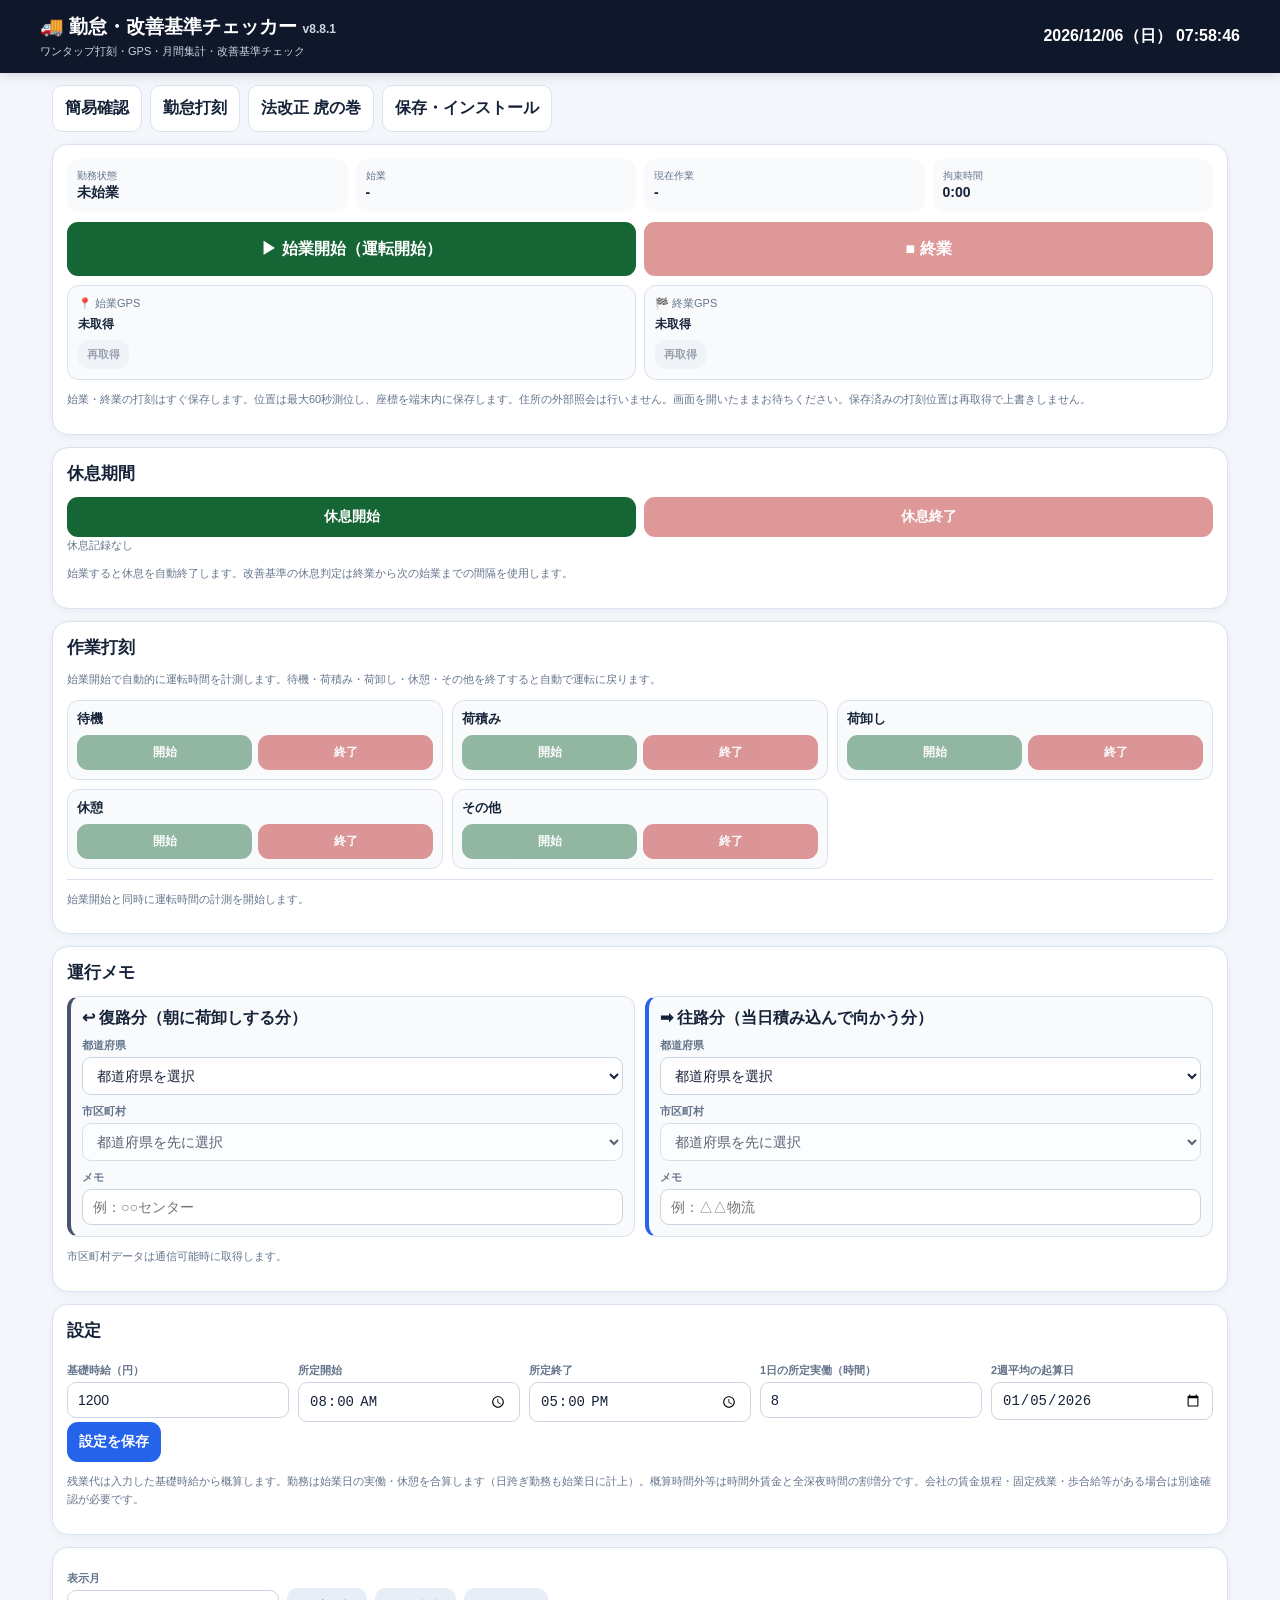
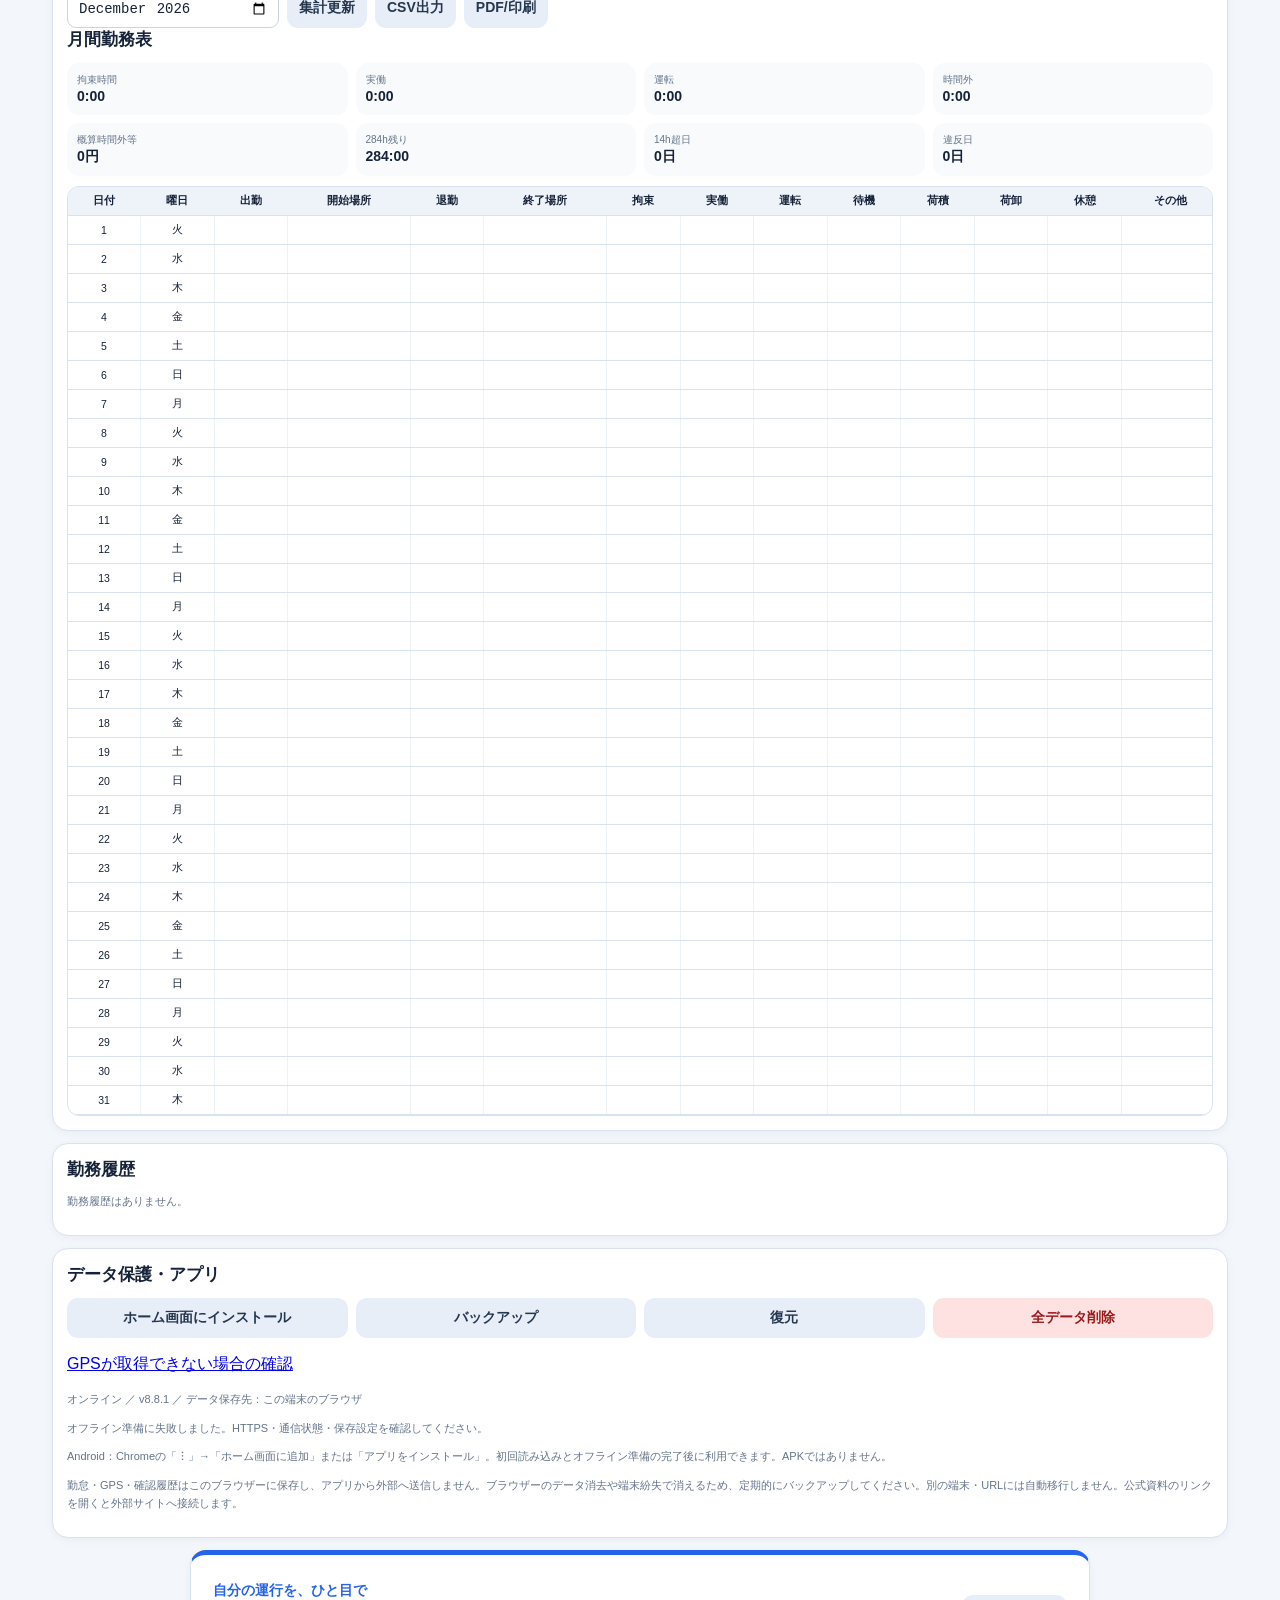
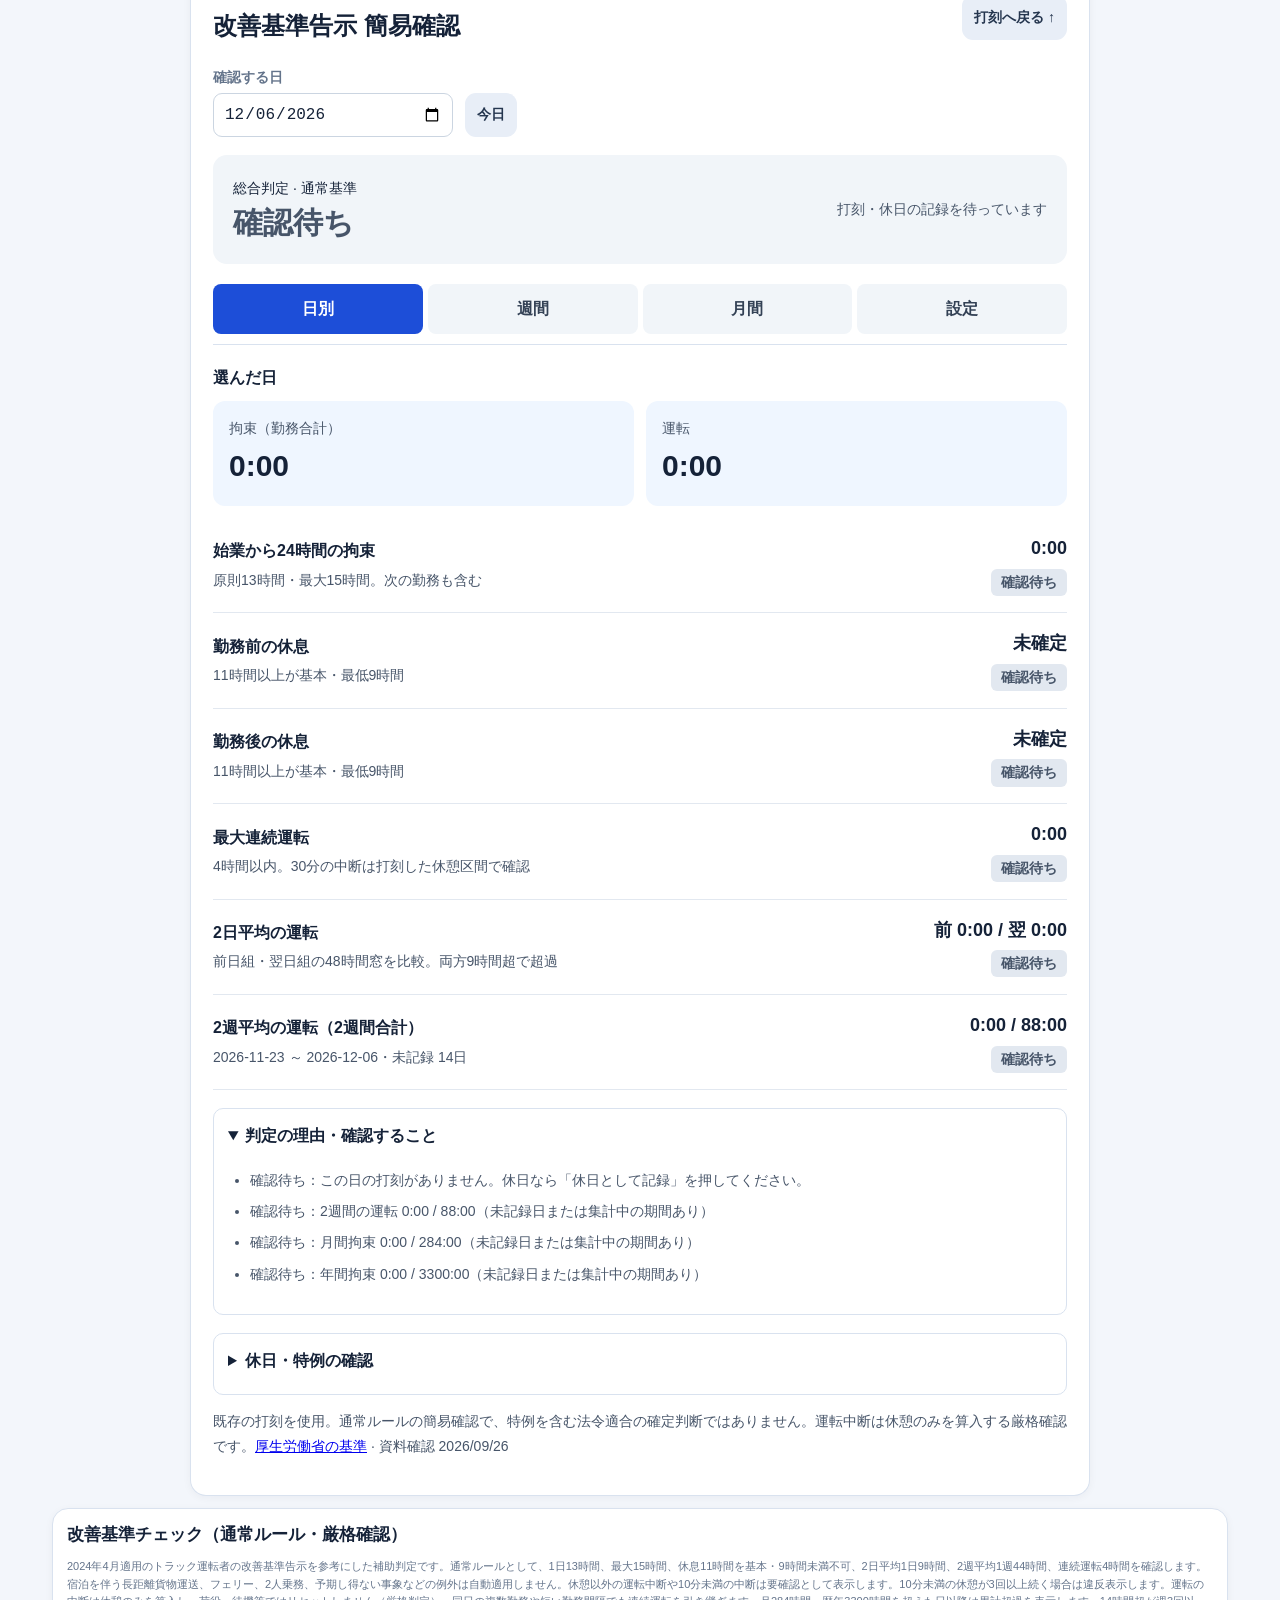
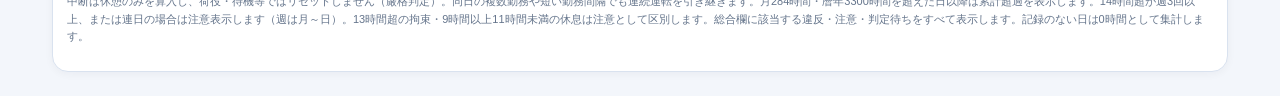
==== commit 0b48d4b6: "Move quick check into law guide slot and open law guide on demand" ====
--- a/index.html
+++ b/index.html
@@ -5,11 +5,11 @@
   <meta name="viewport" content="width=device-width,initial-scale=1,viewport-fit=cover">
   <meta name="theme-color" content="#0f172a">
   <meta name="description" content="トラック運転者向けの勤怠・改善基準チェックPWA">
-  <title>運送業 勤怠・改善基準チェッカー v8.8.0</title>
+  <title>運送業 勤怠・改善基準チェッカー v8.8.1</title>
   <link rel="manifest" href="manifest.webmanifest">
   <link rel="icon" href="icon-192.png">
   <link rel="apple-touch-icon" href="icon-192.png">
-  <link rel="stylesheet" href="style.css?v=8.8.0">
+  <link rel="stylesheet" href="style.css?v=8.8.1">
   <meta name="mobile-web-app-capable" content="yes">
   <meta name="apple-mobile-web-app-capable" content="yes">
   <meta name="apple-mobile-web-app-status-bar-style" content="black-translucent">
@@ -17,30 +17,12 @@
 <body>
 <header>
   <div class="header-row">
-    <div><h1>🚚 勤怠・改善基準チェッカー <small>v8.8.0</small></h1><p>ワンタップ打刻・GPS・月間集計・改善基準チェック</p></div>
+    <div><h1>🚚 勤怠・改善基準チェッカー <small>v8.8.1</small></h1><p>ワンタップ打刻・GPS・月間集計・改善基準チェック</p></div>
     <div id="liveClock" class="clock">--</div>
   </div>
 </header>
 <main>
-  <nav class="app-nav no-print" aria-label="アプリ内移動"><a href="#quickCheck">簡易確認</a><a href="#statusCard">勤怠打刻</a><a href="#lawGuide">法改正 虎の巻</a><a href="#dataProtection">保存・インストール</a></nav>
-  <section class="card quick-check no-print" id="quickCheck" aria-labelledby="quickTitle">
-    <div class="quick-heading"><div><span class="quick-eyebrow">自分の運行を、ひと目で</span><h2 id="quickTitle">改善基準告示 簡易確認</h2></div><a href="#statusCard" class="btn soft">打刻する ↓</a></div>
-    <div class="quick-toolbar"><label>確認する日<input id="quickDate" type="date"></label><button id="quickToday" type="button" class="btn soft">今日</button></div>
-    <div class="quick-verdict"><div><span>総合判定 · 通常基準</span><strong id="quickTotal" class="quick-total pending">確認待ち</strong></div><p id="quickSummary"></p></div>
-    <div class="quick-tabs" aria-label="確認する期間"><button type="button" data-quick-view="day" aria-pressed="true">日別</button><button type="button" data-quick-view="week" aria-pressed="false">週間</button><button type="button" data-quick-view="month" aria-pressed="false">月間</button><a href="#appSettings">設定</a></div>
-    <h3 id="quickDetailTitle">選んだ日</h3><div id="quickDetails"></div>
-    <details class="quick-explain" open><summary>判定の理由・確認すること</summary><ul id="quickReasons"></ul></details>
-    <details class="quick-explain"><summary>休日・特例の確認</summary>
-      <button id="quickDayOff" type="button" class="btn soft">休日として記録</button>
-      <p class="quick-note">未記録日は休日と決めつけず、確認待ちにします。休日の記録は、勤務のない終了済みの日に行えます。</p>
-      <label class="quick-checkbox"><input id="quickLong" type="checkbox">この日は宿泊を伴う長距離運行（特例を確認）</label>
-      <p class="quick-note">最大拘束16時間・休息8時間の特例には、週内すべての運行が450km以上、住所地外での休息、週2回まで等の条件があります。9時間未満の休息を含む運行の終了後は12時間以上の休息が必要です。チェックだけで通常基準の超過表示は解除しません。</p>
-      <label class="quick-checkbox"><input id="quickUnexpected" type="checkbox">この日は予期し得ない事象あり</label>
-      <p class="quick-note">事故・故障・災害等の客観的記録と対応時間を別途確認します。月間・年間・2週間の運転からは控除できません。</p>
-    </details>
-    <p id="quickSaveStatus" role="status" class="quick-note"></p>
-    <p class="quick-note">既存の打刻を使用。通常ルールの簡易確認で、特例を含む法令適合の確定判断ではありません。運転中断は休憩のみを算入する厳格確認です。<a href="https://driver-roudou-jikan.mhlw.go.jp/truck/notice" target="_blank" rel="noopener noreferrer">厚生労働省の基準</a> · 資料確認 2026/09/26</p>
-  </section>
+  <nav class="app-nav no-print" aria-label="アプリ内移動"><a href="#quickCheck">簡易確認</a><a href="#statusCard">勤怠打刻</a><button id="openLawGuideBtn" type="button" aria-haspopup="dialog" aria-controls="lawGuideDialog">法改正 虎の巻</button><a href="#dataProtection">保存・インストール</a></nav>
   <section class="card no-print" id="statusCard">
     <div class="status-grid">
       <div><span>勤務状態</span><strong id="shiftState">未始業</strong></div>
@@ -117,6 +99,32 @@
     <p class="hint">勤怠・GPS・確認履歴はこのブラウザーに保存し、アプリから外部へ送信しません。ブラウザーのデータ消去や端末紛失で消えるため、定期的にバックアップしてください。別の端末・URLには自動移行しません。公式資料のリンクを開くと外部サイトへ接続します。</p>
   </section>
 
+  <section class="card quick-check no-print" id="quickCheck" aria-labelledby="quickTitle">
+    <div class="quick-heading"><div><span class="quick-eyebrow">自分の運行を、ひと目で</span><h2 id="quickTitle">改善基準告示 簡易確認</h2></div><a href="#statusCard" class="btn soft">打刻へ戻る ↑</a></div>
+    <div class="quick-toolbar"><label>確認する日<input id="quickDate" type="date"></label><button id="quickToday" type="button" class="btn soft">今日</button></div>
+    <div class="quick-verdict"><div><span>総合判定 · 通常基準</span><strong id="quickTotal" class="quick-total pending">確認待ち</strong></div><p id="quickSummary"></p></div>
+    <div class="quick-tabs" aria-label="確認する期間"><button type="button" data-quick-view="day" aria-pressed="true">日別</button><button type="button" data-quick-view="week" aria-pressed="false">週間</button><button type="button" data-quick-view="month" aria-pressed="false">月間</button><a href="#appSettings">設定</a></div>
+    <h3 id="quickDetailTitle">選んだ日</h3><div id="quickDetails"></div>
+    <details class="quick-explain" open><summary>判定の理由・確認すること</summary><ul id="quickReasons"></ul></details>
+    <details class="quick-explain"><summary>休日・特例の確認</summary>
+      <button id="quickDayOff" type="button" class="btn soft">休日として記録</button>
+      <p class="quick-note">未記録日は休日と決めつけず、確認待ちにします。休日の記録は、勤務のない終了済みの日に行えます。</p>
+      <label class="quick-checkbox"><input id="quickLong" type="checkbox">この日は宿泊を伴う長距離運行（特例を確認）</label>
+      <p class="quick-note">最大拘束16時間・休息8時間の特例には、週内すべての運行が450km以上、住所地外での休息、週2回まで等の条件があります。9時間未満の休息を含む運行の終了後は12時間以上の休息が必要です。チェックだけで通常基準の超過表示は解除しません。</p>
+      <label class="quick-checkbox"><input id="quickUnexpected" type="checkbox">この日は予期し得ない事象あり</label>
+      <p class="quick-note">事故・故障・災害等の客観的記録と対応時間を別途確認します。月間・年間・2週間の運転からは控除できません。</p>
+    </details>
+    <p id="quickSaveStatus" role="status" class="quick-note"></p>
+    <p class="quick-note">既存の打刻を使用。通常ルールの簡易確認で、特例を含む法令適合の確定判断ではありません。運転中断は休憩のみを算入する厳格確認です。<a href="https://driver-roudou-jikan.mhlw.go.jp/truck/notice" target="_blank" rel="noopener noreferrer">厚生労働省の基準</a> · 資料確認 2026/09/26</p>
+  </section>
+
+  <section class="card rules-card no-print">
+    <h2>改善基準チェック（通常ルール・厳格確認）</h2>
+    <p class="hint">2024年4月適用のトラック運転者の改善基準告示を参考にした補助判定です。通常ルールとして、1日13時間、最大15時間、休息11時間を基本・9時間未満不可、2日平均1日9時間、2週平均1週44時間、連続運転4時間を確認します。宿泊を伴う長距離貨物運送、フェリー、2人乗務、予期し得ない事象などの例外は自動適用しません。休憩以外の運転中断や10分未満の中断は要確認として表示します。10分未満の休憩が3回以上続く場合は違反表示します。運転の中断は休憩のみを算入し、荷役・待機等ではリセットしません（厳格判定）。同日の複数勤務や短い勤務間隔でも連続運転を引き継ぎます。月284時間・暦年3300時間を超えた日以降は累計超過を表示します。14時間超が週3回以上、または連日の場合は注意表示します（週は月～日）。13時間超の拘束・9時間以上11時間未満の休息は注意として区別します。総合欄に該当する違反・注意・判定待ちをすべて表示します。記録のない日は0時間として集計します。</p>
+  </section>
+</main>
+<dialog id="lawGuideDialog" aria-labelledby="lawTitle">
+  <div class="law-dialog-toolbar"><button id="closeLawGuideBtn" type="button" class="btn soft" autofocus>閉じる ×</button></div>
   <section class="card law-guide no-print" id="lawGuide" aria-labelledby="lawTitle">
     <div class="law-heading"><div><span class="law-eyebrow">運送業 法令・改善確認</span><h2 id="lawTitle">法改正 虎の巻</h2></div><span class="badge pending">資料確認日 2026/09/19</span></div>
     <p>いつから、誰が、何をするか。日々の運行と事業所の対応を確認できます。</p>
@@ -126,14 +134,9 @@
     <div id="lawCards"></div>
     <p class="hint">2025年4月施行の書面交付・実運送体制管理簿等も継続対応が必要です。<a href="https://www.mlit.go.jp/jidosha/jidosha_mn4_000014.html" target="_blank" rel="noopener noreferrer">国土交通省の2025年改正資料</a>を確認してください。本文と確認状態はオフラインでも利用できます。公式資料の閲覧には通信が必要です。</p>
   </section>
-
-  <section class="card rules-card no-print">
-    <h2>改善基準チェック（通常ルール・厳格確認）</h2>
-    <p class="hint">2024年4月適用のトラック運転者の改善基準告示を参考にした補助判定です。通常ルールとして、1日13時間、最大15時間、休息11時間を基本・9時間未満不可、2日平均1日9時間、2週平均1週44時間、連続運転4時間を確認します。宿泊を伴う長距離貨物運送、フェリー、2人乗務、予期し得ない事象などの例外は自動適用しません。休憩以外の運転中断や10分未満の中断は要確認として表示します。10分未満の休憩が3回以上続く場合は違反表示します。運転の中断は休憩のみを算入し、荷役・待機等ではリセットしません（厳格判定）。同日の複数勤務や短い勤務間隔でも連続運転を引き継ぎます。月284時間・暦年3300時間を超えた日以降は累計超過を表示します。14時間超が週3回以上、または連日の場合は注意表示します（週は月～日）。13時間超の拘束・9時間以上11時間未満の休息は注意として区別します。総合欄に該当する違反・注意・判定待ちをすべて表示します。記録のない日は0時間として集計します。</p>
-  </section>
-</main>
-<script src="law-guide.js?v=8.8.0" defer></script>
-<script src="app.js?v=8.8.0" defer></script>
-<script src="quick-check.js?v=8.8.0" defer></script>
+</dialog>
+<script src="law-guide.js?v=8.8.1" defer></script>
+<script src="app.js?v=8.8.1" defer></script>
+<script src="quick-check.js?v=8.8.1" defer></script>
 </body>
 </html>
--- a/style.css
+++ b/style.css
@@ -10,3 +10,5 @@
 .overall-cell{min-width:280px!important;max-width:440px;white-space:normal;vertical-align:top}.issue-list{margin:6px 0;padding-left:16px;line-height:1.6;text-align:left}.issue-bad{color:#991b1b;font-weight:700}.issue-warn{color:#854d0e}.issue-pending{color:#475569}.history-issues{font-size:12px;line-height:1.6}.gps-box strong{line-height:1.6}.gps-cell{white-space:normal;overflow-wrap:anywhere}@media print{.overall-cell{min-width:140px!important;max-width:220px}.issue-list{padding-left:10px}}
 
 .app-nav{display:flex;flex-wrap:wrap;gap:8px;margin-bottom:12px}.app-nav a{background:#fff;border:1px solid var(--line);border-radius:10px;padding:12px;color:var(--ink);font-weight:700;text-decoration:none}section[id]{scroll-margin-top:120px}.law-heading{display:flex;flex-wrap:wrap;align-items:center;justify-content:space-between;gap:12px}.law-heading h2{font-size:24px;margin:6px 0}.law-eyebrow{font-size:12px;color:var(--green);font-weight:800}.law-filters{display:flex;flex-wrap:wrap;gap:12px;align-items:end}.law-filters>label{flex:1;min-width:160px}.law-checkbox,.law-confirm{display:flex;align-items:center;gap:10px}.law-checkbox input,.law-confirm input{width:22px;height:22px;flex:none;accent-color:#166534}.law-card{border:1px solid var(--line);border-left:4px solid #166534;border-radius:12px;padding:18px;margin-top:14px;line-height:1.8}.law-card h3{font-size:18px;margin:10px 0}.law-card p{font-size:14px}.law-card a{font-size:13px;overflow-wrap:anywhere}.law-confirm{background:#f1f5f9;border-radius:8px;padding:12px;margin-top:16px;font-size:14px;cursor:pointer;min-height:48px}.law-guide .hint{font-size:12px}a:focus-visible,input:focus-visible,select:focus-visible,button:focus-visible{outline:3px solid #2563eb;outline-offset:3px}
+
+.app-nav button{background:#fff;border:1px solid var(--line);border-radius:10px;padding:12px;color:var(--ink);font:inherit;font-weight:700;cursor:pointer}.app-nav a,.app-nav button{font-size:16px}#lawGuideDialog{width:min(900px,calc(100% - 24px));max-height:calc(100dvh - 32px);padding:0;border:1px solid var(--line);border-radius:16px;color:var(--ink);background:var(--bg);box-shadow:0 20px 70px #0005}#lawGuideDialog::backdrop{background:#0f172aaa}.law-dialog-toolbar{position:sticky;top:0;z-index:2;display:flex;justify-content:flex-end;padding:10px 14px;background:var(--bg);border-bottom:1px solid var(--line)}#lawGuideDialog .law-guide{margin:12px;border:0;box-shadow:none}#lawGuideDialog .law-filters label{font-size:14px}html:has(#lawGuideDialog[open]){overflow:hidden}@media print{#lawGuideDialog{display:none!important}}
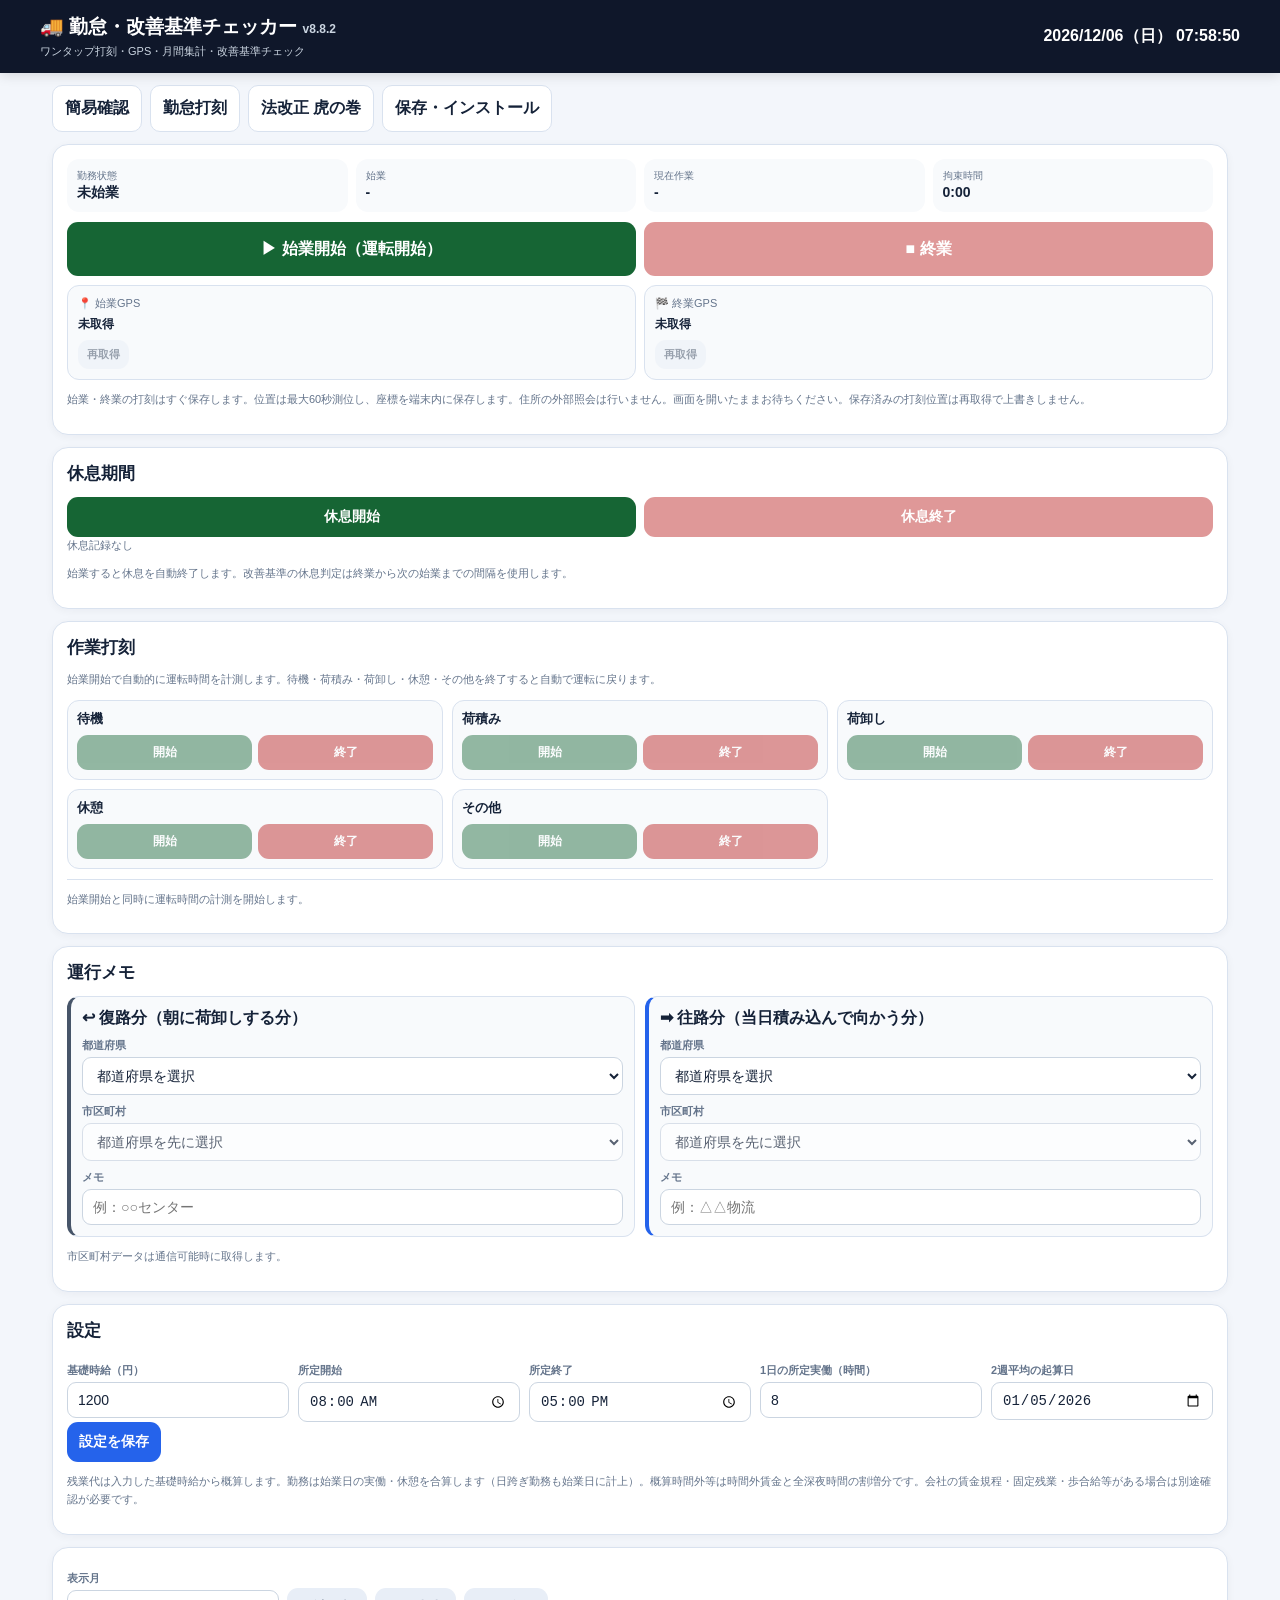
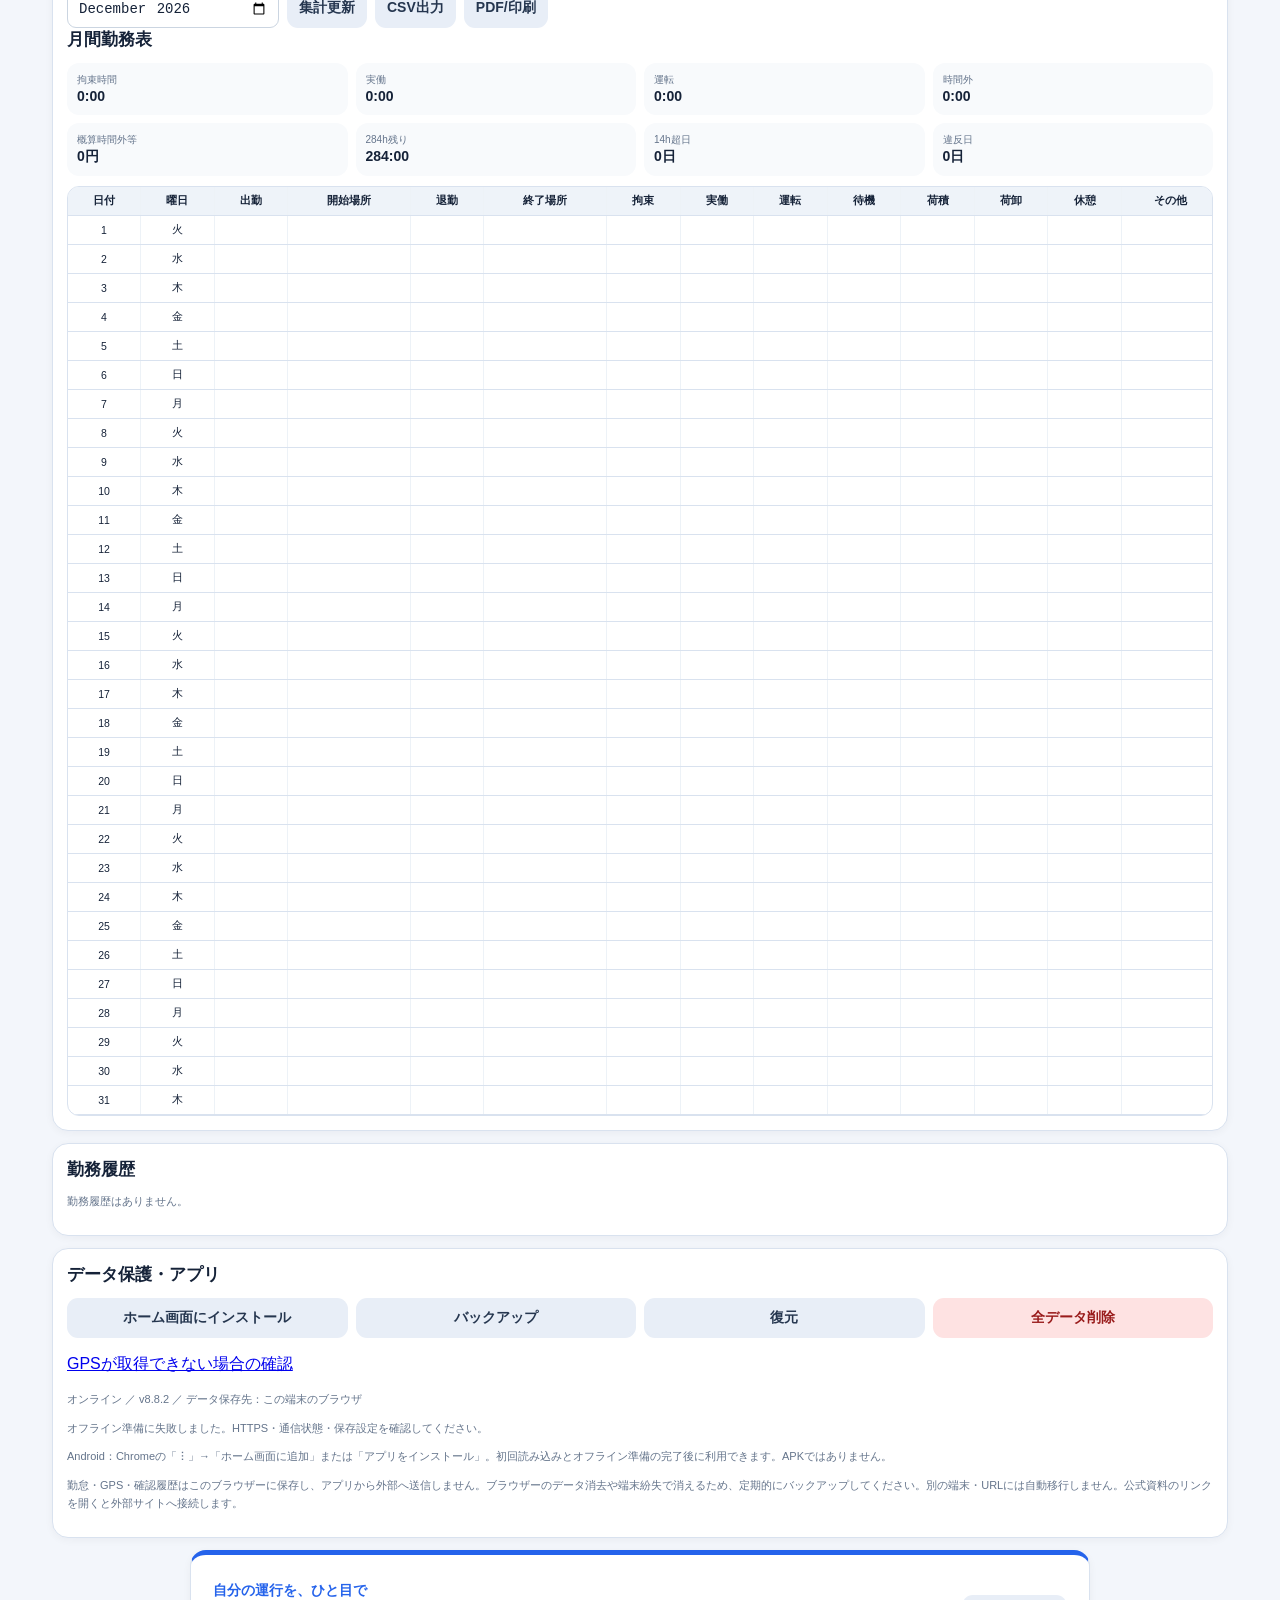
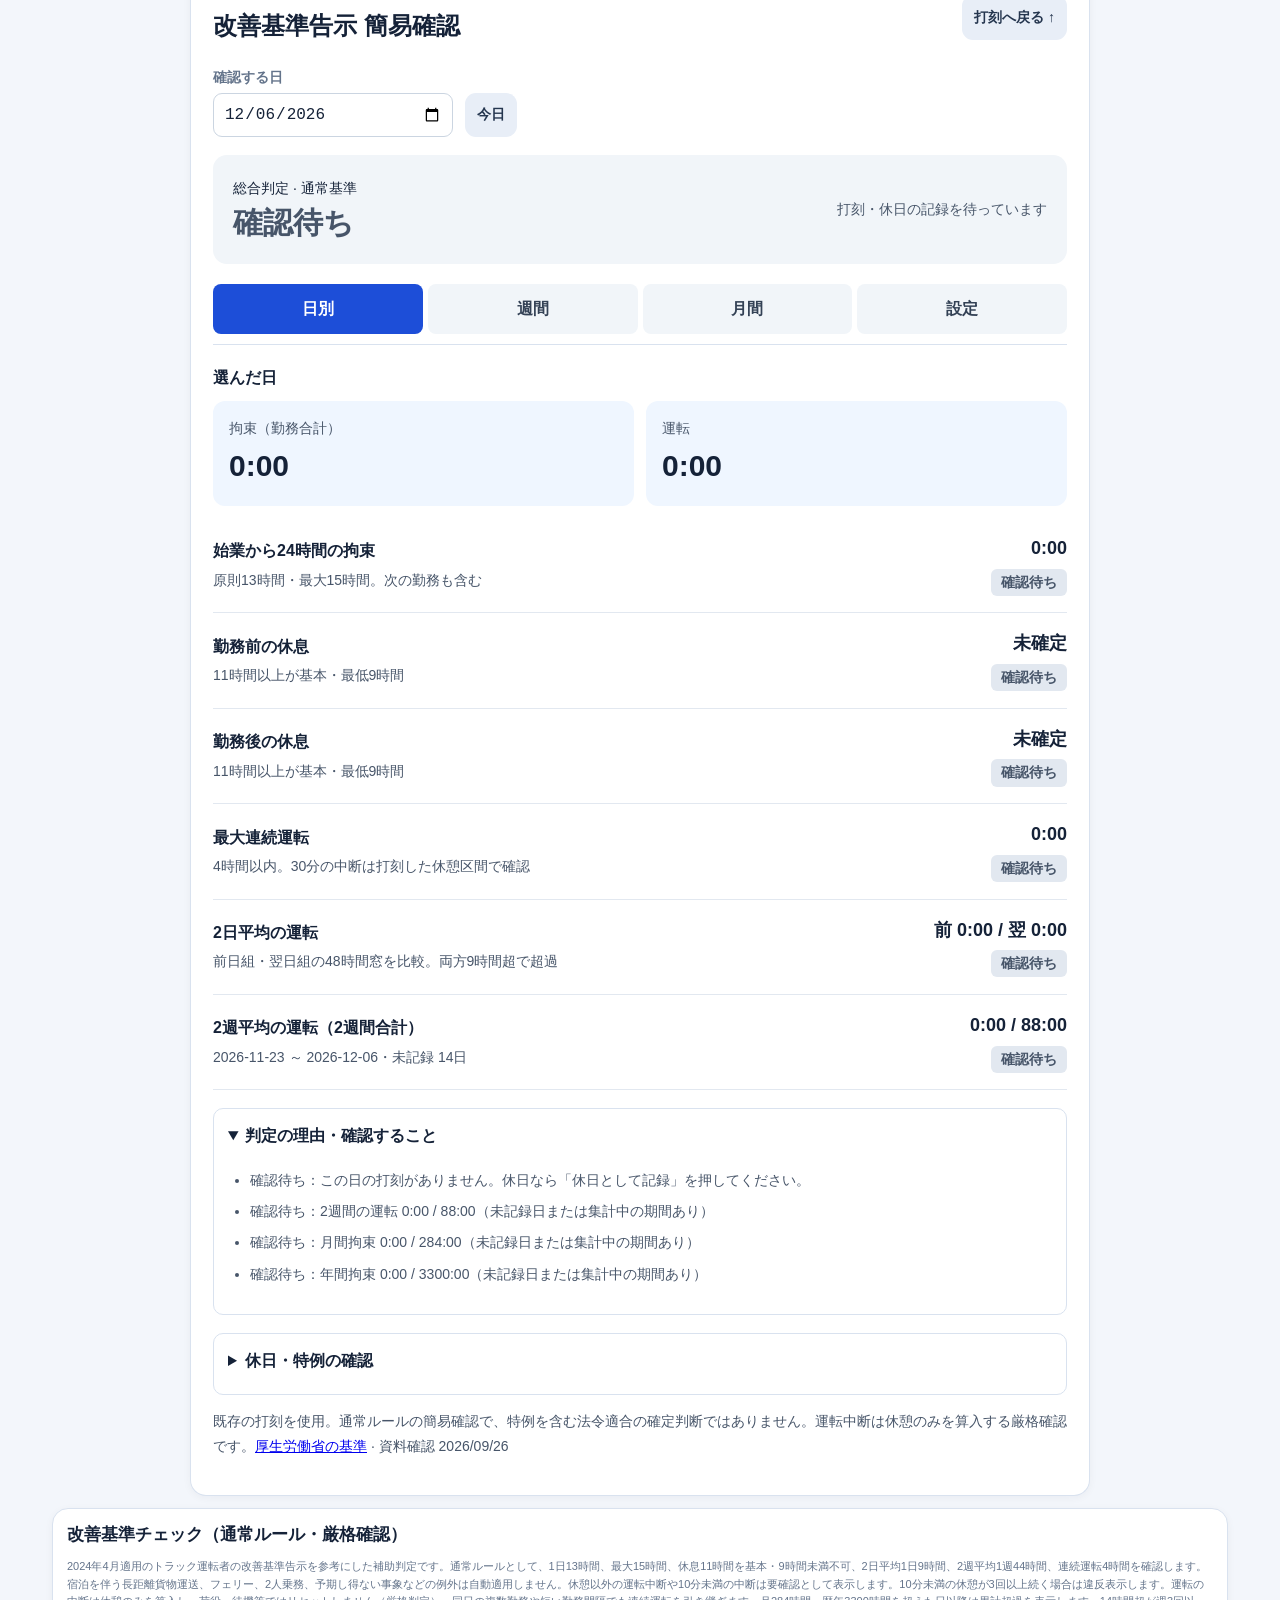
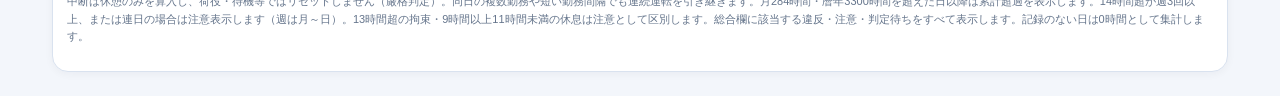
==== commit e3360774: "Add eleven audit checklist items and official references to law guide" ====
--- a/index.html
+++ b/index.html
@@ -5,11 +5,11 @@
   <meta name="viewport" content="width=device-width,initial-scale=1,viewport-fit=cover">
   <meta name="theme-color" content="#0f172a">
   <meta name="description" content="トラック運転者向けの勤怠・改善基準チェックPWA">
-  <title>運送業 勤怠・改善基準チェッカー v8.8.1</title>
+  <title>運送業 勤怠・改善基準チェッカー v8.8.2</title>
   <link rel="manifest" href="manifest.webmanifest">
   <link rel="icon" href="icon-192.png">
   <link rel="apple-touch-icon" href="icon-192.png">
-  <link rel="stylesheet" href="style.css?v=8.8.1">
+  <link rel="stylesheet" href="style.css?v=8.8.2">
   <meta name="mobile-web-app-capable" content="yes">
   <meta name="apple-mobile-web-app-capable" content="yes">
   <meta name="apple-mobile-web-app-status-bar-style" content="black-translucent">
@@ -17,7 +17,7 @@
 <body>
 <header>
   <div class="header-row">
-    <div><h1>🚚 勤怠・改善基準チェッカー <small>v8.8.1</small></h1><p>ワンタップ打刻・GPS・月間集計・改善基準チェック</p></div>
+    <div><h1>🚚 勤怠・改善基準チェッカー <small>v8.8.2</small></h1><p>ワンタップ打刻・GPS・月間集計・改善基準チェック</p></div>
     <div id="liveClock" class="clock">--</div>
   </div>
 </header>
@@ -129,14 +129,34 @@
     <div class="law-heading"><div><span class="law-eyebrow">運送業 法令・改善確認</span><h2 id="lawTitle">法改正 虎の巻</h2></div><span class="badge pending">資料確認日 2026/09/19</span></div>
     <p>いつから、誰が、何をするか。日々の運行と事業所の対応を確認できます。</p>
     <p class="hint">確認済みは内容を読んだ記録です。法令適合の認定や行政への届出にはなりません。2028年欄は公布後3年以内に施行される制度の準備項目です。</p>
+
+    <section class="audit-checklist" aria-labelledby="auditTitle">
+      <h3 id="auditTitle">改善基準告示・監査重点チェック項目</h3>
+      <p class="audit-note">重要度はご自身の確認のための目安で、行政が定めた監査順位ではありません。通常基準を中心に、特例は条件も確認してください。資料確認日：2026/09/26。</p>
+      <table class="audit-table"><caption>重要度・項目・基準・監査／実務上の確認ポイント（11項目）</caption><thead><tr><th scope="col">重要度</th><th scope="col">項目</th><th scope="col">基準</th><th scope="col">監査・実務上の確認ポイント</th></tr></thead><tbody>
+<tr><td data-label="重要度">🔴 最重要</td><th scope="row">1日の拘束時間</th><td data-label="基準">原則13時間以内。延長しても15時間以内。14時間超は週2回までが目安。</td><td data-label="確認ポイント">出庫～帰庫だけでなく始業～終業で確認。1日は始業から24時間で、次の勤務が含まれる場合も確認。</td></tr>
+<tr><td data-label="重要度">🔴 最重要</td><th scope="row">休息期間</th><td data-label="基準">継続11時間以上を与えるよう努めることを基本とし、9時間を下回らない。</td><td data-label="確認ポイント">終業から次の始業まで、使用者の拘束を受けない時間を見る。</td></tr>
+<tr><td data-label="重要度">🔴 最重要</td><th scope="row">1か月拘束時間</th><td data-label="基準">原則284時間以内。</td><td data-label="確認ポイント">勤務表・デジタコ・運転日報を月単位で照合。労使協定による延長は別途条件を確認。</td></tr>
+<tr><td data-label="重要度">🔴 最重要</td><th scope="row">年間拘束時間</th><td data-label="基準">原則3,300時間以内。</td><td data-label="確認ポイント">毎月の累計と会社の起算日を確認。月だけでなく年の上限も管理。</td></tr>
+<tr><td data-label="重要度">🔴 重要</td><th scope="row">連続運転時間</th><td data-label="基準">4時間以内。合計30分以上の中断を確保（原則、休憩）。</td><td data-label="確認ポイント">分割する中断は1回おおむね10分以上。10分未満の中断が3回以上連続しないこと等も確認。駐停車できない場合の例外は個別確認。</td></tr>
+<tr><td data-label="重要度">🔴 重要</td><th scope="row">2日平均運転時間</th><td data-label="基準">2日平均で1日9時間以内。</td><td data-label="確認ポイント">単日だけで判断しない。特定日と前日、特定日と翌日の各48時間の平均を確認し、両方9時間を超える場合に違反となる。</td></tr>
+<tr><td data-label="重要度">🔴 重要</td><th scope="row">2週平均運転時間</th><td data-label="基準">2週間平均で1週44時間以内（2週間合計88時間以内）。</td><td data-label="確認ポイント">起算日から2週間ごとに区切り、デジタコ等の運転時間を集計。</td></tr>
+<tr><td data-label="重要度">🟠 重要</td><th scope="row">休日労働</th><td data-label="基準">2週間に1回以内。休日労働によって拘束時間の上限を超えない。</td><td data-label="確認ポイント">法定休日・休日の振替の扱いと、対象となる2週間の休日労働の回数を確認。連続しているかだけで判断しない。</td></tr>
+<tr><td data-label="重要度">🟠 重要</td><th scope="row">長距離運行特例</th><td data-label="基準">条件を満たす場合のみ、最大拘束16時間・休息8時間以上を各週2回まで。</td><td data-label="確認ポイント">週内の全運行が450km以上で、住所地外での休息等の条件が必要。9時間未満の休息を含む運行の終了後は継続12時間以上の休息。「長距離だから自動適用」ではない。</td></tr>
+<tr><td data-label="重要度">🟠 重要</td><th scope="row">分割休息</th><td data-label="基準">継続9時間以上の休息を与えることが困難な場合の例外。1回継続3時間以上、2分割は合計10時間以上、3分割は合計12時間以上。</td><td data-label="確認ポイント">一定期間（1か月程度が限度）の全勤務回数の2分の1まで。3分割の日が連続しないよう努める。日常的な運用や長距離特例併用時は条件を確認。</td></tr>
+<tr><td data-label="重要度">🟠 重要</td><th scope="row">1運行144時間</th><td data-label="基準">一の運行の最初の勤務開始から最後の勤務終了まで144時間以内。</td><td data-label="確認ポイント">長距離・数日運行で、休息を含む経過時間を確認。国土交通省の別の基準による規定。フェリー乗船時の対象休息期間は除外。</td></tr>
+      </tbody></table>
+      <details class="audit-notes"><summary>特例・出典の補足</summary><p>労使協定による拘束時間の延長は年3,400時間・月310時間まで（年6か月まで）。284時間超は連続3か月まで等の条件があります。分割休息や長距離特例の併用も、公式資料で条件を確認してください。</p><p>この表は確認用の資料です。休日労働・分割休息・1運行144時間など、この表の全項目がアプリの自動判定に追加されるわけではありません。</p><ul><li><a href="https://driver-roudou-jikan.mhlw.go.jp/truck/notice" target="_blank" rel="noopener noreferrer">厚生労働省：トラック運転者の改善基準告示・特例</a></li><li><a href="https://www.mhlw.go.jp/content/2023_Pamphlet_T.pdf" target="_blank" rel="noopener noreferrer">厚生労働省：パンフレット（休日労働等）</a></li><li><a href="https://driver-roudou-jikan.mhlw.go.jp/pdf/ltxt-truck.pdf" target="_blank" rel="noopener noreferrer">厚生労働省：学習テキスト（2日平均等）</a></li><li><a href="https://www.mlit.go.jp/notice/noticedata/sgml/2001/68aa2676/68aa2676.html" target="_blank" rel="noopener noreferrer">国土交通省：勤務時間・乗務時間の基準（1運行144時間）</a></li></ul></details>
+    </section>
+    <h3 class="law-articles-title">法改正の記事を確認</h3>
     <div class="law-filters"><label>対象年<select id="lawYear"><option value="all">すべての年</option><option value="2024">2024年・施行済み</option><option value="2026">2026年・施行済み</option><option value="2028">2028年まで・施行準備</option></select></label><label>キーワード<input id="lawSearch" type="search" placeholder="休息、委託、許可など"></label><label class="law-checkbox"><input id="lawUnchecked" type="checkbox">未確認のみ</label></div>
     <p id="lawProgress" role="status"></p><p id="lawSaveStatus" role="status" class="hint"></p>
     <div id="lawCards"></div>
     <p class="hint">2025年4月施行の書面交付・実運送体制管理簿等も継続対応が必要です。<a href="https://www.mlit.go.jp/jidosha/jidosha_mn4_000014.html" target="_blank" rel="noopener noreferrer">国土交通省の2025年改正資料</a>を確認してください。本文と確認状態はオフラインでも利用できます。公式資料の閲覧には通信が必要です。</p>
   </section>
 </dialog>
-<script src="law-guide.js?v=8.8.1" defer></script>
-<script src="app.js?v=8.8.1" defer></script>
-<script src="quick-check.js?v=8.8.1" defer></script>
+<script src="law-guide.js?v=8.8.2" defer></script>
+<script src="app.js?v=8.8.2" defer></script>
+<script src="quick-check.js?v=8.8.2" defer></script>
 </body>
 </html>
--- a/style.css
+++ b/style.css
@@ -12,3 +12,7 @@
 .app-nav{display:flex;flex-wrap:wrap;gap:8px;margin-bottom:12px}.app-nav a{background:#fff;border:1px solid var(--line);border-radius:10px;padding:12px;color:var(--ink);font-weight:700;text-decoration:none}section[id]{scroll-margin-top:120px}.law-heading{display:flex;flex-wrap:wrap;align-items:center;justify-content:space-between;gap:12px}.law-heading h2{font-size:24px;margin:6px 0}.law-eyebrow{font-size:12px;color:var(--green);font-weight:800}.law-filters{display:flex;flex-wrap:wrap;gap:12px;align-items:end}.law-filters>label{flex:1;min-width:160px}.law-checkbox,.law-confirm{display:flex;align-items:center;gap:10px}.law-checkbox input,.law-confirm input{width:22px;height:22px;flex:none;accent-color:#166534}.law-card{border:1px solid var(--line);border-left:4px solid #166534;border-radius:12px;padding:18px;margin-top:14px;line-height:1.8}.law-card h3{font-size:18px;margin:10px 0}.law-card p{font-size:14px}.law-card a{font-size:13px;overflow-wrap:anywhere}.law-confirm{background:#f1f5f9;border-radius:8px;padding:12px;margin-top:16px;font-size:14px;cursor:pointer;min-height:48px}.law-guide .hint{font-size:12px}a:focus-visible,input:focus-visible,select:focus-visible,button:focus-visible{outline:3px solid #2563eb;outline-offset:3px}
 
 .app-nav button{background:#fff;border:1px solid var(--line);border-radius:10px;padding:12px;color:var(--ink);font:inherit;font-weight:700;cursor:pointer}.app-nav a,.app-nav button{font-size:16px}#lawGuideDialog{width:min(900px,calc(100% - 24px));max-height:calc(100dvh - 32px);padding:0;border:1px solid var(--line);border-radius:16px;color:var(--ink);background:var(--bg);box-shadow:0 20px 70px #0005}#lawGuideDialog::backdrop{background:#0f172aaa}.law-dialog-toolbar{position:sticky;top:0;z-index:2;display:flex;justify-content:flex-end;padding:10px 14px;background:var(--bg);border-bottom:1px solid var(--line)}#lawGuideDialog .law-guide{margin:12px;border:0;box-shadow:none}#lawGuideDialog .law-filters label{font-size:14px}html:has(#lawGuideDialog[open]){overflow:hidden}@media print{#lawGuideDialog{display:none!important}}
+
+.audit-checklist{margin:22px 0;border-top:2px solid #d9e2ef;padding-top:18px}.audit-checklist h3{font-size:20px;margin:0 0 12px;line-height:1.6}.audit-note,.audit-notes{font-size:14px;line-height:1.8}.audit-table{width:100%;min-width:0;table-layout:fixed;font-size:14px;line-height:1.75}.audit-table caption{text-align:left;padding:8px 0;font-size:14px;color:#475569}.audit-table th,.audit-table td{white-space:normal;text-align:left;vertical-align:top;padding:12px 9px;overflow-wrap:anywhere}.audit-table th{position:static}.audit-table thead th:nth-child(1){width:13%}.audit-table thead th:nth-child(2){width:18%}.audit-table thead th:nth-child(3){width:32%}.audit-table tbody th{background:#f1f5f9}.audit-notes{margin-top:14px}.audit-notes summary{cursor:pointer;font-weight:700}.audit-notes a{overflow-wrap:anywhere}.law-articles-title{border-top:2px solid #d9e2ef;padding-top:20px;font-size:20px}@media(max-width:600px){.audit-table,.audit-table tbody,.audit-table tr,.audit-table th,.audit-table td{display:block;width:100%}.audit-table thead{position:absolute;width:1px;height:1px;overflow:hidden;clip-path:inset(50%)}.audit-table tr{margin-bottom:14px;border:1px solid #d9e2ef;border-radius:10px;overflow:hidden}.audit-table td,.audit-table th{border-right:0;padding:10px 12px}.audit-table td[data-label="基準"]::before,.audit-table td[data-label="確認ポイント"]::before{content:attr(data-label);display:block;color:#475569;font-size:13px;font-weight:700;margin-bottom:4px}.audit-table tbody th{font-size:17px}.audit-checklist h3{font-size:18px}}
+
+@media(max-width:600px){.audit-table caption{display:block;width:100%}}
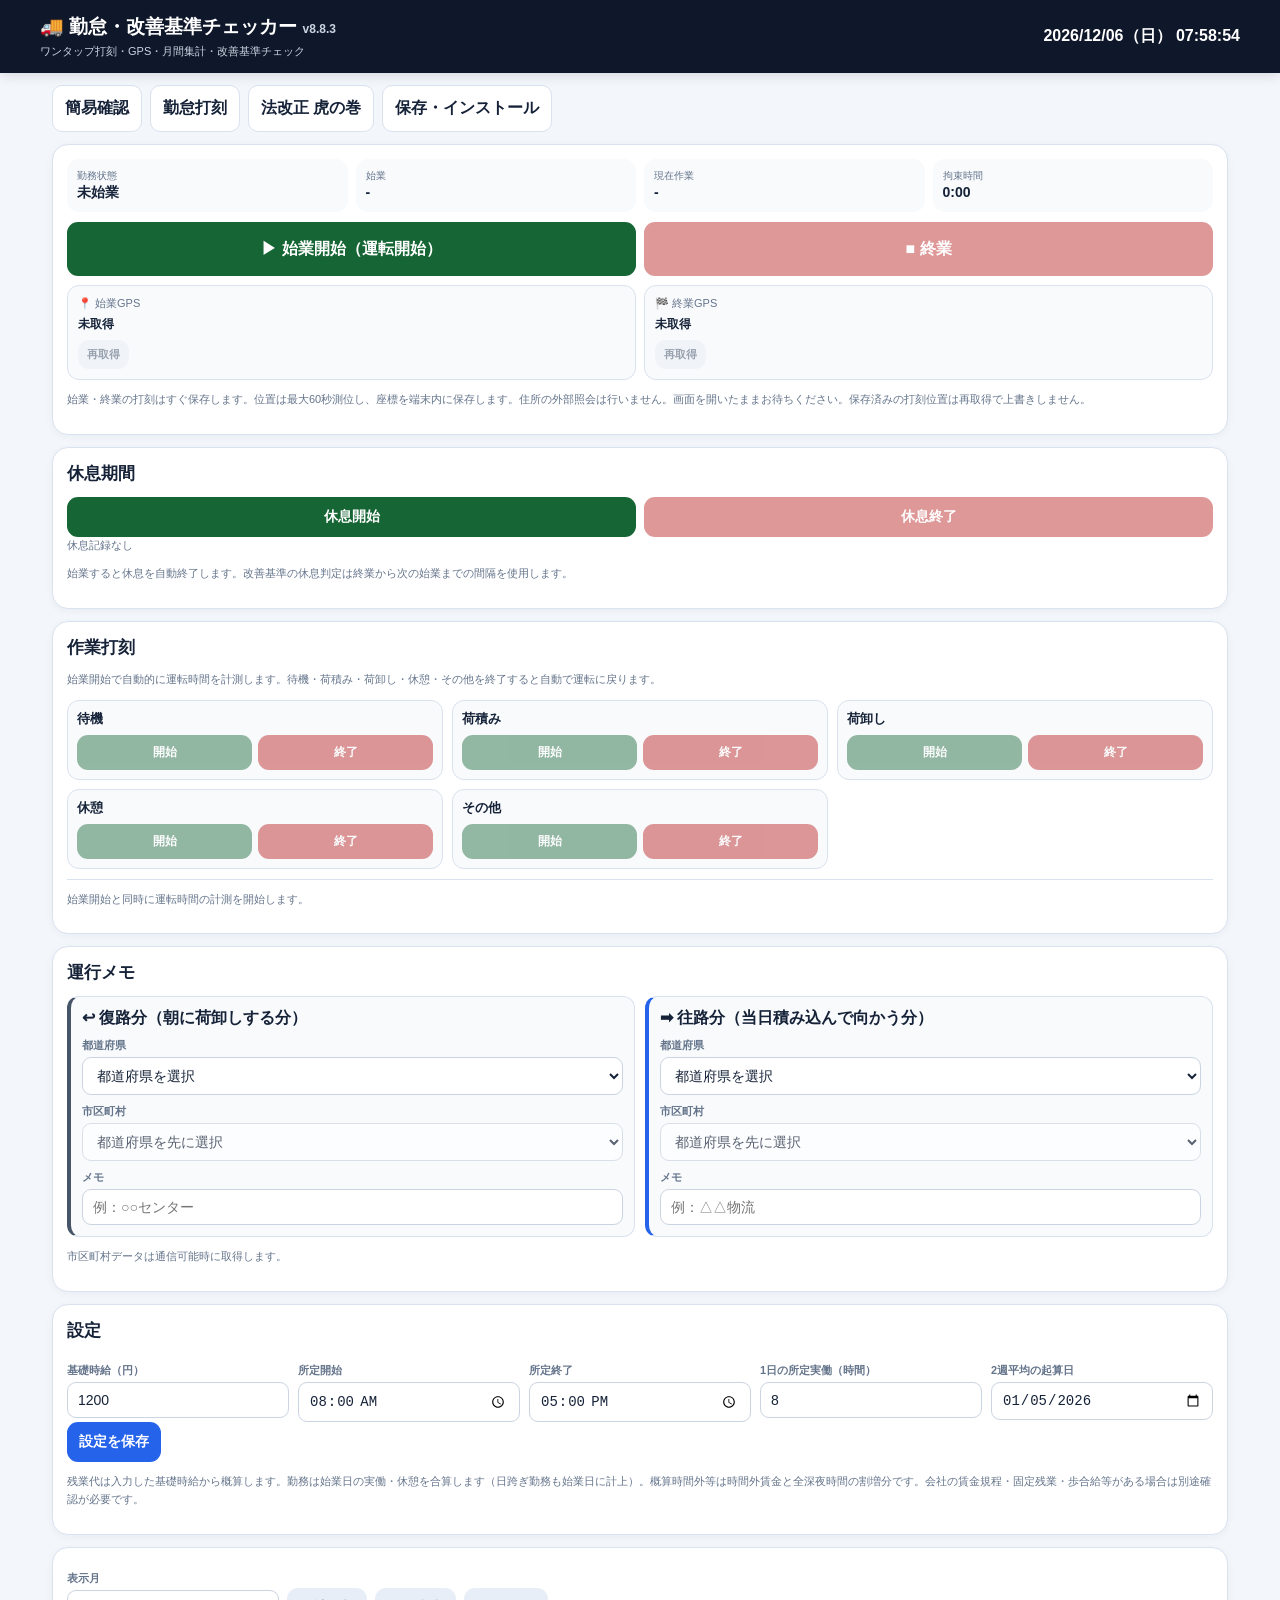
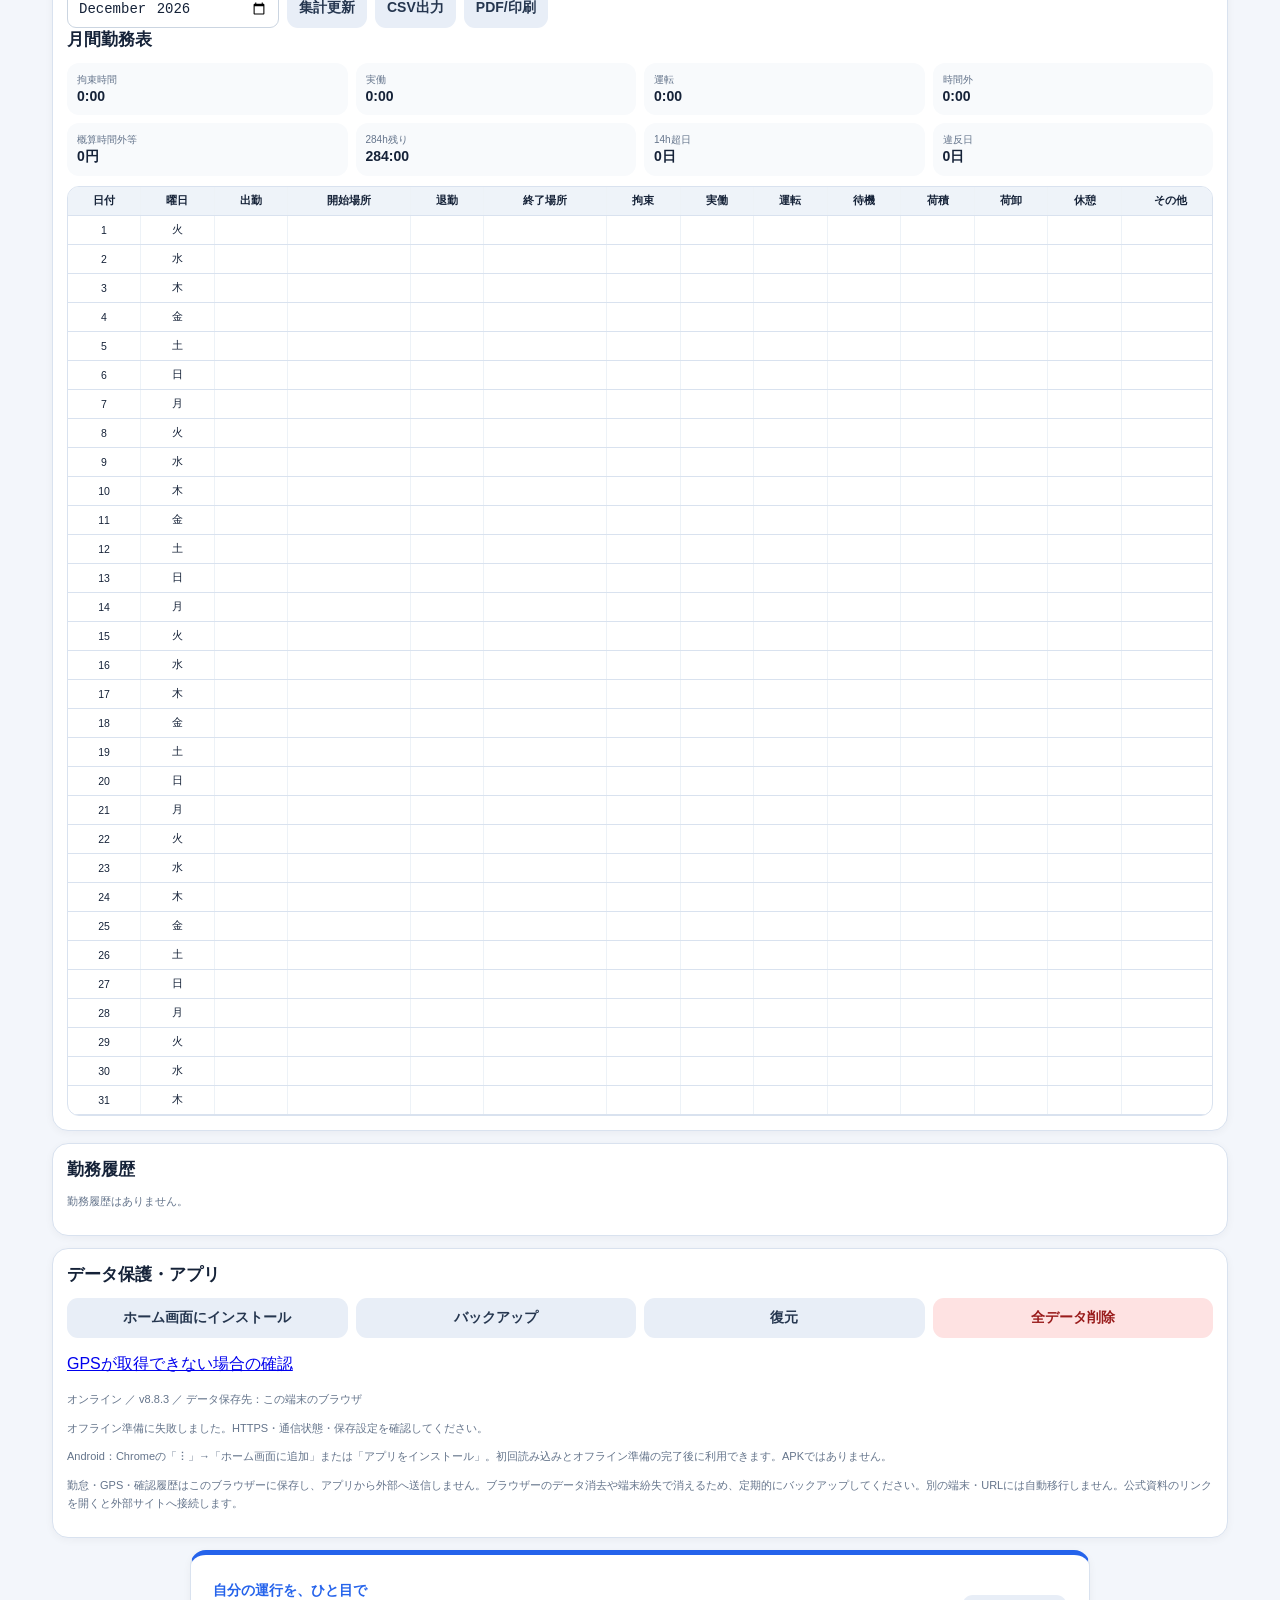
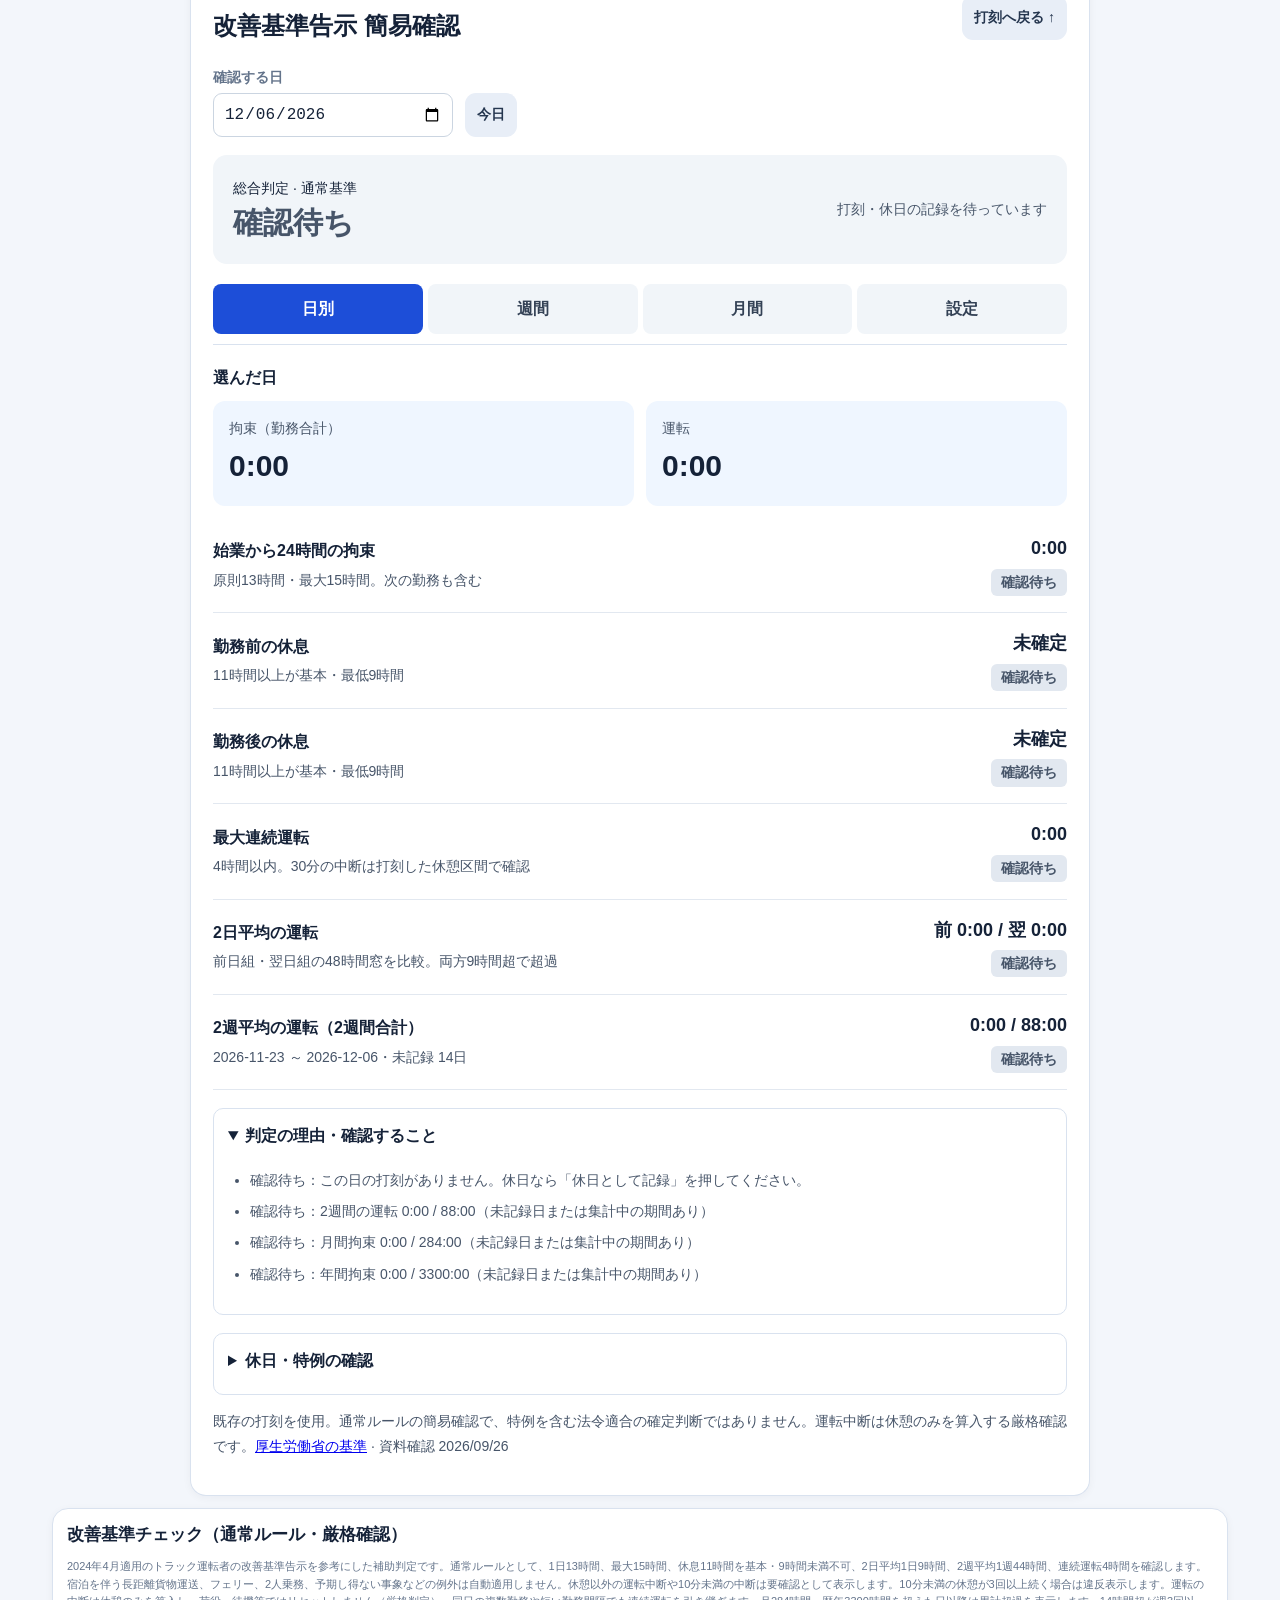
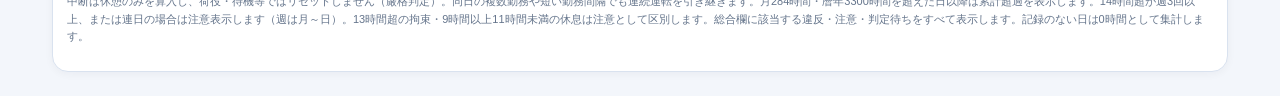
==== commit cd6c8ad7: "Explain driver holidays under current and former rules in law guide" ====
--- a/index.html
+++ b/index.html
@@ -5,11 +5,11 @@
   <meta name="viewport" content="width=device-width,initial-scale=1,viewport-fit=cover">
   <meta name="theme-color" content="#0f172a">
   <meta name="description" content="トラック運転者向けの勤怠・改善基準チェックPWA">
-  <title>運送業 勤怠・改善基準チェッカー v8.8.2</title>
+  <title>運送業 勤怠・改善基準チェッカー v8.8.3</title>
   <link rel="manifest" href="manifest.webmanifest">
   <link rel="icon" href="icon-192.png">
   <link rel="apple-touch-icon" href="icon-192.png">
-  <link rel="stylesheet" href="style.css?v=8.8.2">
+  <link rel="stylesheet" href="style.css?v=8.8.3">
   <meta name="mobile-web-app-capable" content="yes">
   <meta name="apple-mobile-web-app-capable" content="yes">
   <meta name="apple-mobile-web-app-status-bar-style" content="black-translucent">
@@ -17,7 +17,7 @@
 <body>
 <header>
   <div class="header-row">
-    <div><h1>🚚 勤怠・改善基準チェッカー <small>v8.8.2</small></h1><p>ワンタップ打刻・GPS・月間集計・改善基準チェック</p></div>
+    <div><h1>🚚 勤怠・改善基準チェッカー <small>v8.8.3</small></h1><p>ワンタップ打刻・GPS・月間集計・改善基準チェック</p></div>
     <div id="liveClock" class="clock">--</div>
   </div>
 </header>
@@ -133,9 +133,10 @@
     <section class="audit-checklist" aria-labelledby="auditTitle">
       <h3 id="auditTitle">改善基準告示・監査重点チェック項目</h3>
       <p class="audit-note">重要度はご自身の確認のための目安で、行政が定めた監査順位ではありません。通常基準を中心に、特例は条件も確認してください。資料確認日：2026/09/26。</p>
-      <table class="audit-table"><caption>重要度・項目・基準・監査／実務上の確認ポイント（11項目）</caption><thead><tr><th scope="col">重要度</th><th scope="col">項目</th><th scope="col">基準</th><th scope="col">監査・実務上の確認ポイント</th></tr></thead><tbody>
+      <table class="audit-table"><caption>重要度・項目・基準・監査／実務上の確認ポイント（12項目）</caption><thead><tr><th scope="col">重要度</th><th scope="col">項目</th><th scope="col">基準</th><th scope="col">監査・実務上の確認ポイント</th></tr></thead><tbody>
 <tr><td data-label="重要度">🔴 最重要</td><th scope="row">1日の拘束時間</th><td data-label="基準">原則13時間以内。延長しても15時間以内。14時間超は週2回までが目安。</td><td data-label="確認ポイント">出庫～帰庫だけでなく始業～終業で確認。1日は始業から24時間で、次の勤務が含まれる場合も確認。</td></tr>
 <tr><td data-label="重要度">🔴 最重要</td><th scope="row">休息期間</th><td data-label="基準">継続11時間以上を与えるよう努めることを基本とし、9時間を下回らない。</td><td data-label="確認ポイント">終業から次の始業まで、使用者の拘束を受けない時間を見る。</td></tr>
+<tr><td data-label="重要度">🔴 最重要</td><th scope="row">運転手の休日（休息期間＋24時間）</th><td data-label="基準">通常勤務は、最低9時間の休息＋24時間＝連続33時間以上。休息11時間を確保する場合は、11時間＋24時間＝35時間以上。</td><td data-label="確認ポイント">終業から次の始業まで、連続して労働義務のない時間を確認。「8時間＋24時間＝32時間」は2024年3月までの通常基準。現行の特例は適用条件を個別確認し、どの場合も休日が30時間未満にならないようにする。</td></tr>
 <tr><td data-label="重要度">🔴 最重要</td><th scope="row">1か月拘束時間</th><td data-label="基準">原則284時間以内。</td><td data-label="確認ポイント">勤務表・デジタコ・運転日報を月単位で照合。労使協定による延長は別途条件を確認。</td></tr>
 <tr><td data-label="重要度">🔴 最重要</td><th scope="row">年間拘束時間</th><td data-label="基準">原則3,300時間以内。</td><td data-label="確認ポイント">毎月の累計と会社の起算日を確認。月だけでなく年の上限も管理。</td></tr>
 <tr><td data-label="重要度">🔴 重要</td><th scope="row">連続運転時間</th><td data-label="基準">4時間以内。合計30分以上の中断を確保（原則、休憩）。</td><td data-label="確認ポイント">分割する中断は1回おおむね10分以上。10分未満の中断が3回以上連続しないこと等も確認。駐停車できない場合の例外は個別確認。</td></tr>
@@ -146,6 +147,7 @@
 <tr><td data-label="重要度">🟠 重要</td><th scope="row">分割休息</th><td data-label="基準">継続9時間以上の休息を与えることが困難な場合の例外。1回継続3時間以上、2分割は合計10時間以上、3分割は合計12時間以上。</td><td data-label="確認ポイント">一定期間（1か月程度が限度）の全勤務回数の2分の1まで。3分割の日が連続しないよう努める。日常的な運用や長距離特例併用時は条件を確認。</td></tr>
 <tr><td data-label="重要度">🟠 重要</td><th scope="row">1運行144時間</th><td data-label="基準">一の運行の最初の勤務開始から最後の勤務終了まで144時間以内。</td><td data-label="確認ポイント">長距離・数日運行で、休息を含む経過時間を確認。国土交通省の別の基準による規定。フェリー乗船時の対象休息期間は除外。</td></tr>
       </tbody></table>
+      <details class="audit-notes"><summary>休日の具体例（33時間・35時間）</summary><p>例：土曜日18時に終業した場合、月曜日3時まで労働義務がなければ連続33時間です。休息11時間＋休日24時間を確保するなら、月曜日5時まで連続35時間となります。</p><p>日曜日に出勤していないだけでは、休日に必要な連続時間を満たすとは限りません。2日続けて休日を与える場合は、2回目の休日にも24時間以上が必要です。勤務形態・特例と法定休日の扱いは会社の勤務表と合わせて確認してください。</p><p><a href="https://driver-roudou-jikan.mhlw.go.jp/pdf/ltxt-truck.pdf#page=19" target="_blank" rel="noopener noreferrer">厚生労働省：休日の取扱い（冊子17～18ページ）</a></p><p>この項目は確認用の説明です。簡易確認画面の「休日として記録」は、連続33時間等を自動検証する機能ではありません。</p></details>
       <details class="audit-notes"><summary>特例・出典の補足</summary><p>労使協定による拘束時間の延長は年3,400時間・月310時間まで（年6か月まで）。284時間超は連続3か月まで等の条件があります。分割休息や長距離特例の併用も、公式資料で条件を確認してください。</p><p>この表は確認用の資料です。休日労働・分割休息・1運行144時間など、この表の全項目がアプリの自動判定に追加されるわけではありません。</p><ul><li><a href="https://driver-roudou-jikan.mhlw.go.jp/truck/notice" target="_blank" rel="noopener noreferrer">厚生労働省：トラック運転者の改善基準告示・特例</a></li><li><a href="https://www.mhlw.go.jp/content/2023_Pamphlet_T.pdf" target="_blank" rel="noopener noreferrer">厚生労働省：パンフレット（休日労働等）</a></li><li><a href="https://driver-roudou-jikan.mhlw.go.jp/pdf/ltxt-truck.pdf" target="_blank" rel="noopener noreferrer">厚生労働省：学習テキスト（2日平均等）</a></li><li><a href="https://www.mlit.go.jp/notice/noticedata/sgml/2001/68aa2676/68aa2676.html" target="_blank" rel="noopener noreferrer">国土交通省：勤務時間・乗務時間の基準（1運行144時間）</a></li></ul></details>
     </section>
     <h3 class="law-articles-title">法改正の記事を確認</h3>
@@ -155,8 +157,8 @@
     <p class="hint">2025年4月施行の書面交付・実運送体制管理簿等も継続対応が必要です。<a href="https://www.mlit.go.jp/jidosha/jidosha_mn4_000014.html" target="_blank" rel="noopener noreferrer">国土交通省の2025年改正資料</a>を確認してください。本文と確認状態はオフラインでも利用できます。公式資料の閲覧には通信が必要です。</p>
   </section>
 </dialog>
-<script src="law-guide.js?v=8.8.2" defer></script>
-<script src="app.js?v=8.8.2" defer></script>
-<script src="quick-check.js?v=8.8.2" defer></script>
+<script src="law-guide.js?v=8.8.3" defer></script>
+<script src="app.js?v=8.8.3" defer></script>
+<script src="quick-check.js?v=8.8.3" defer></script>
 </body>
 </html>
